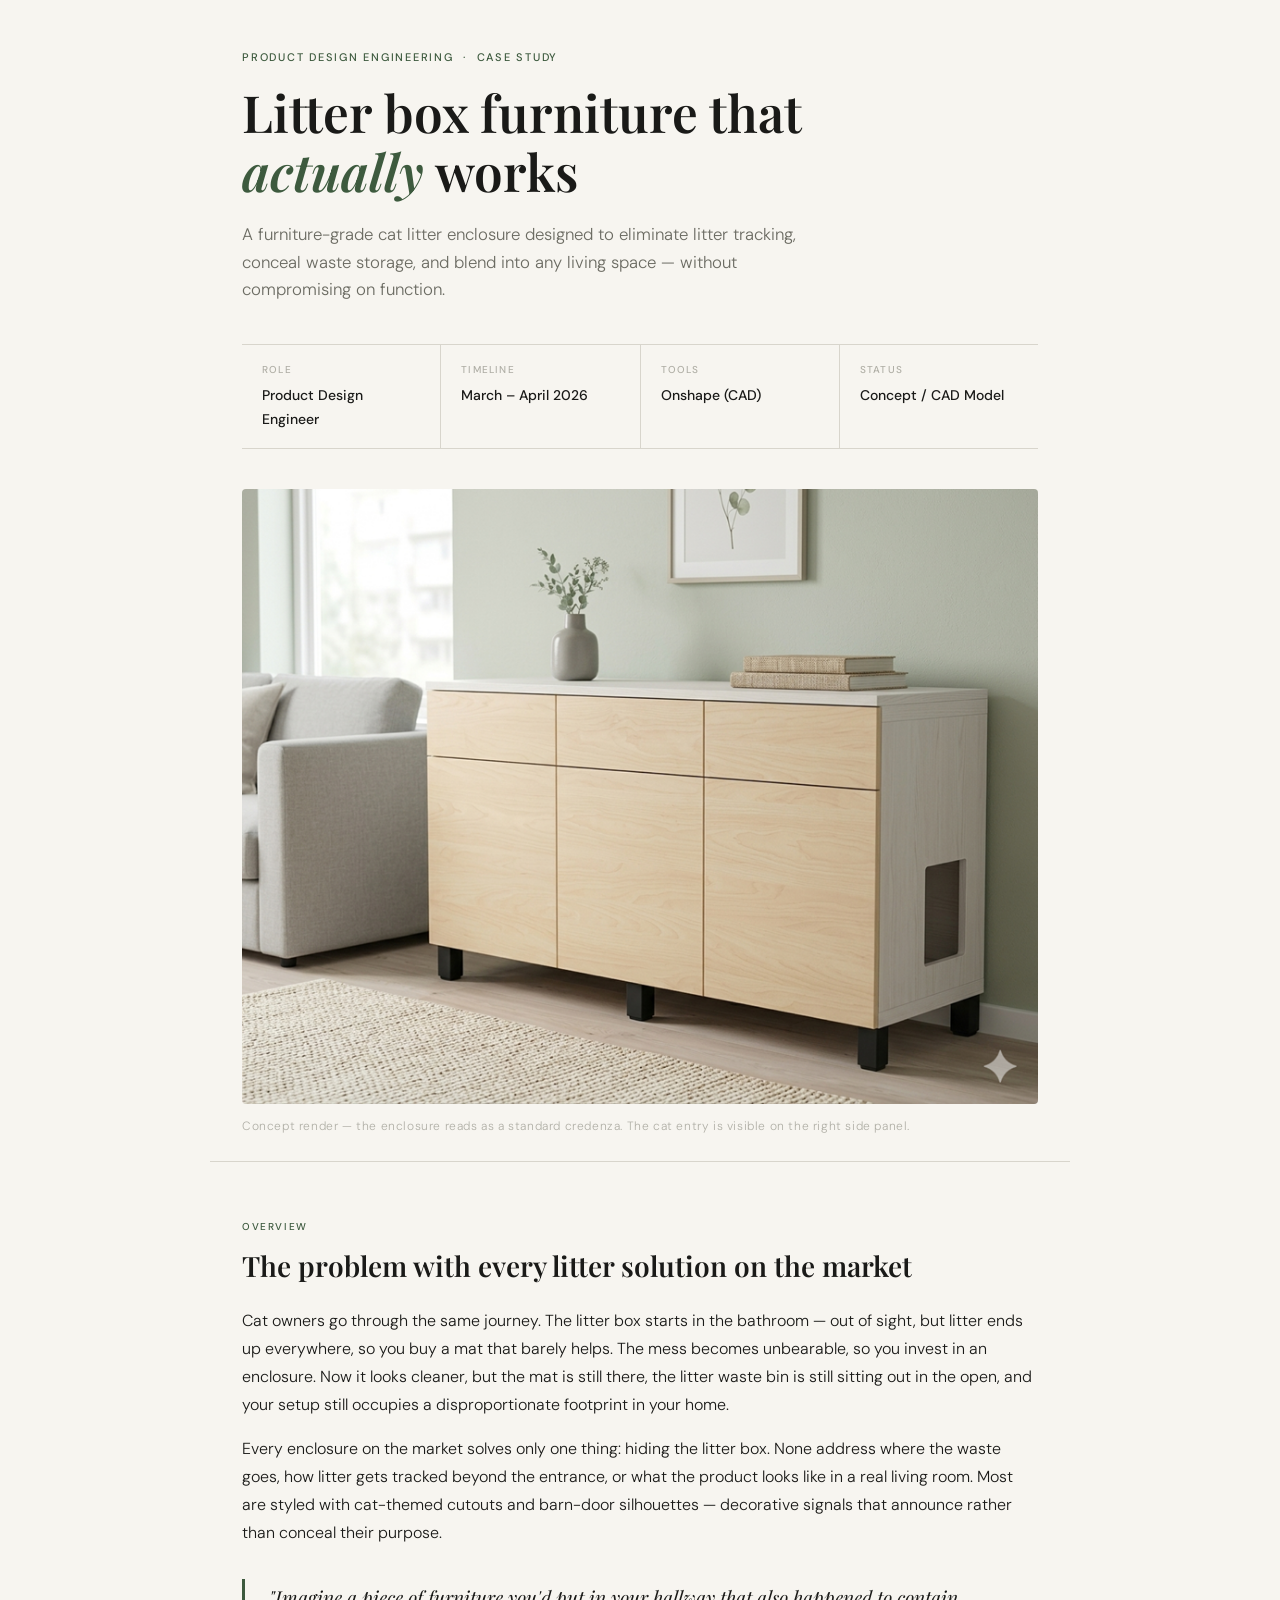
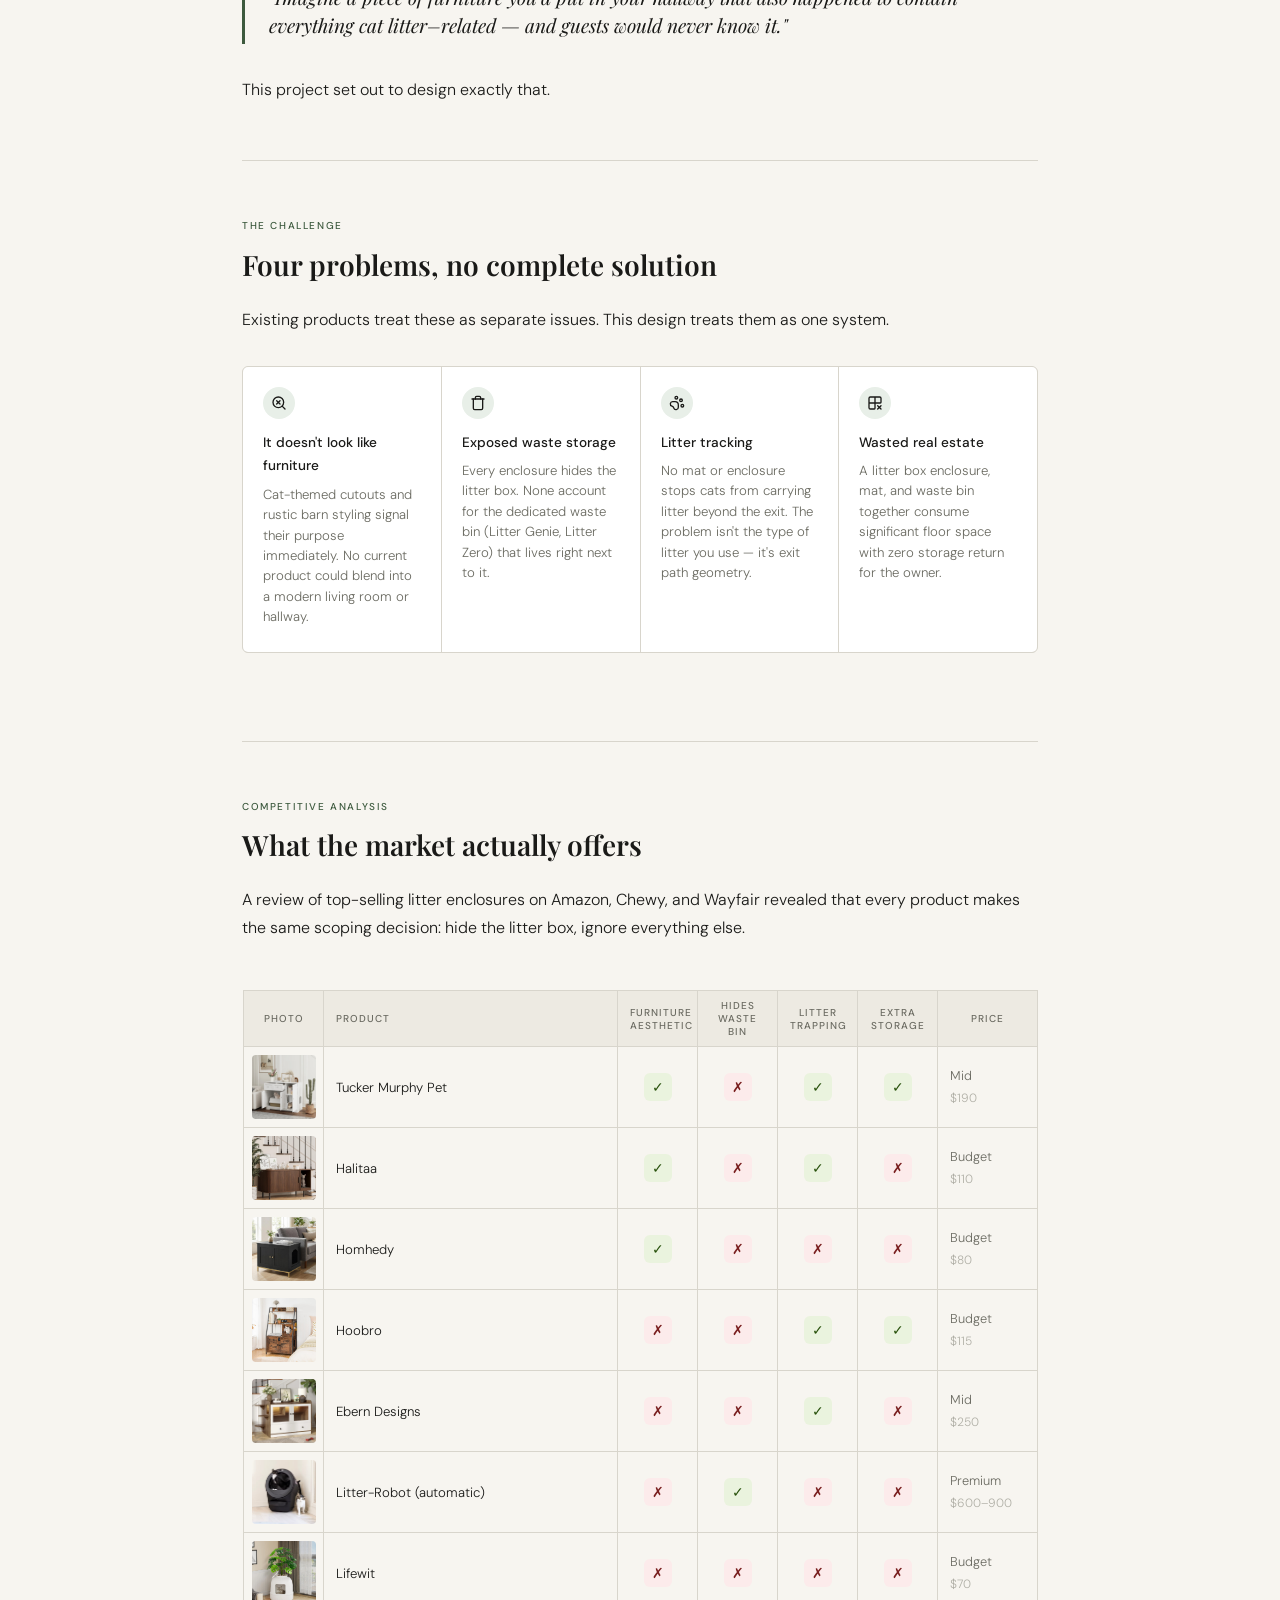
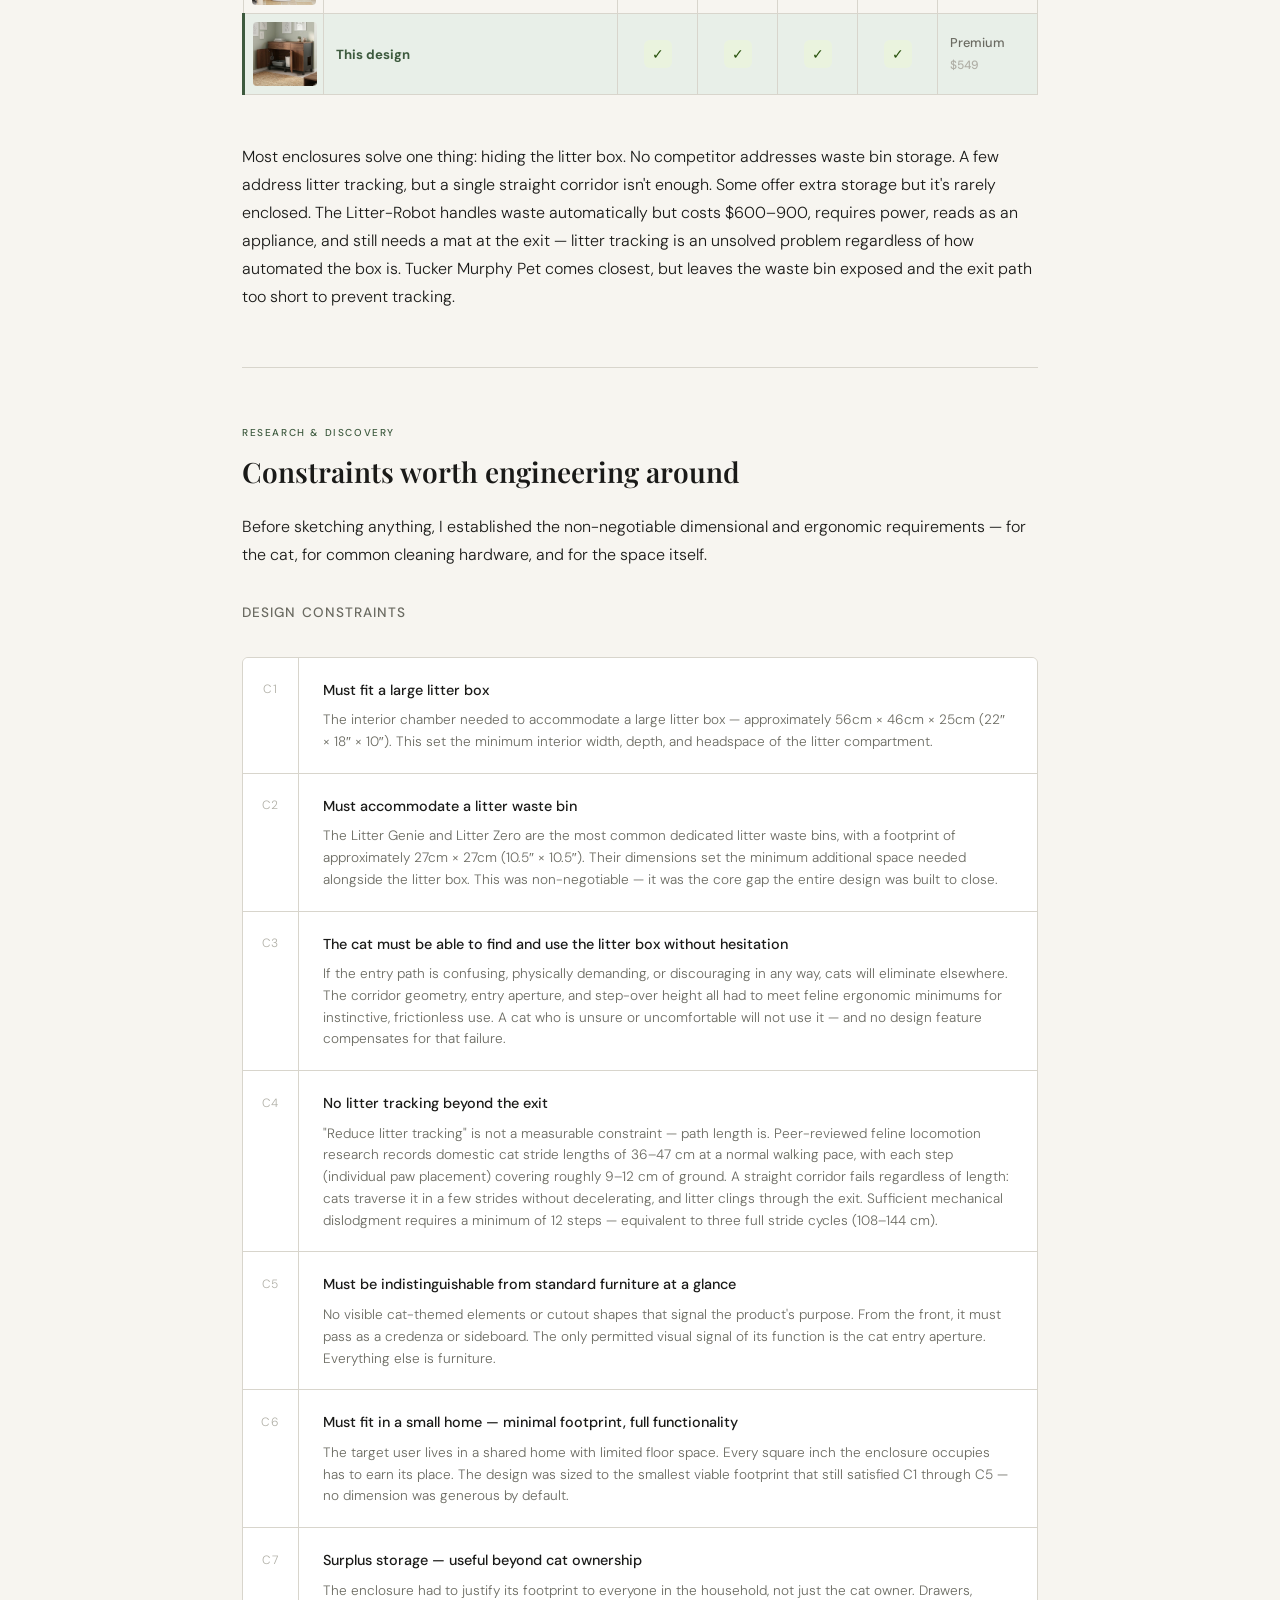
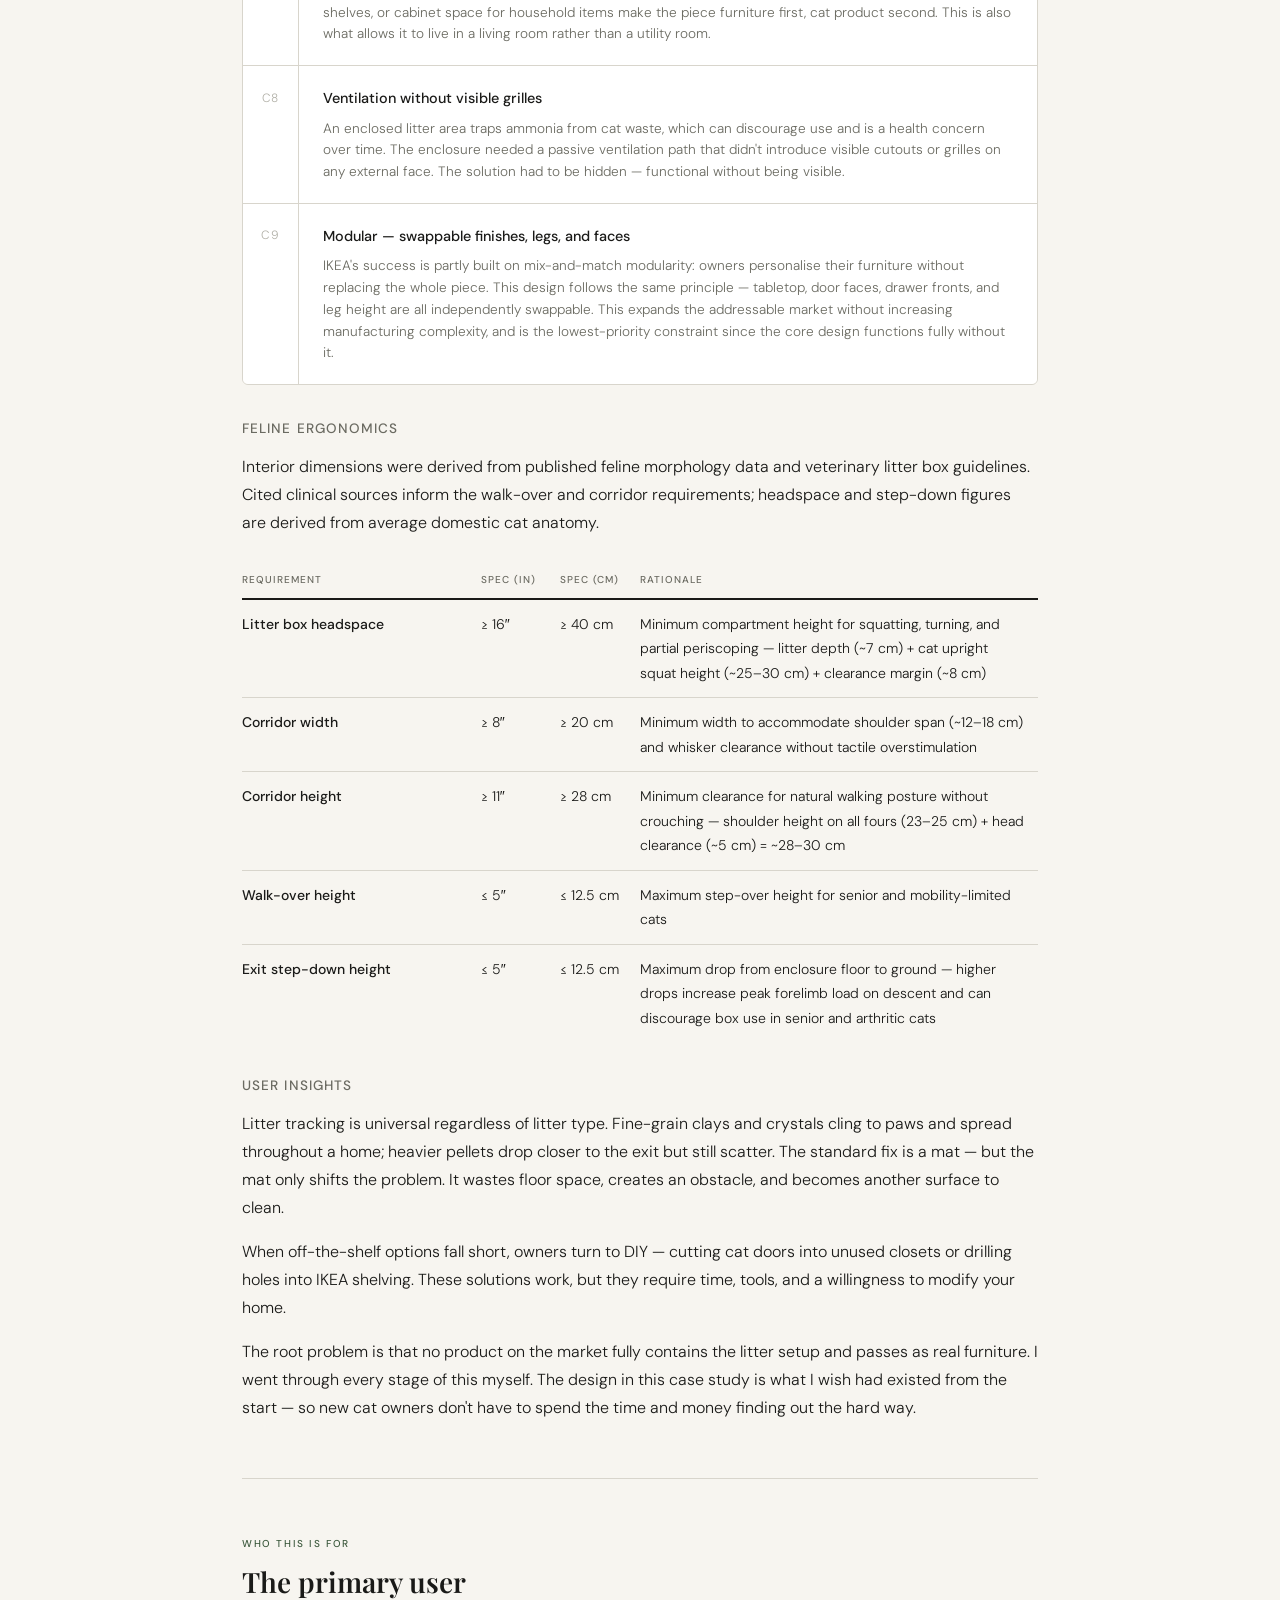
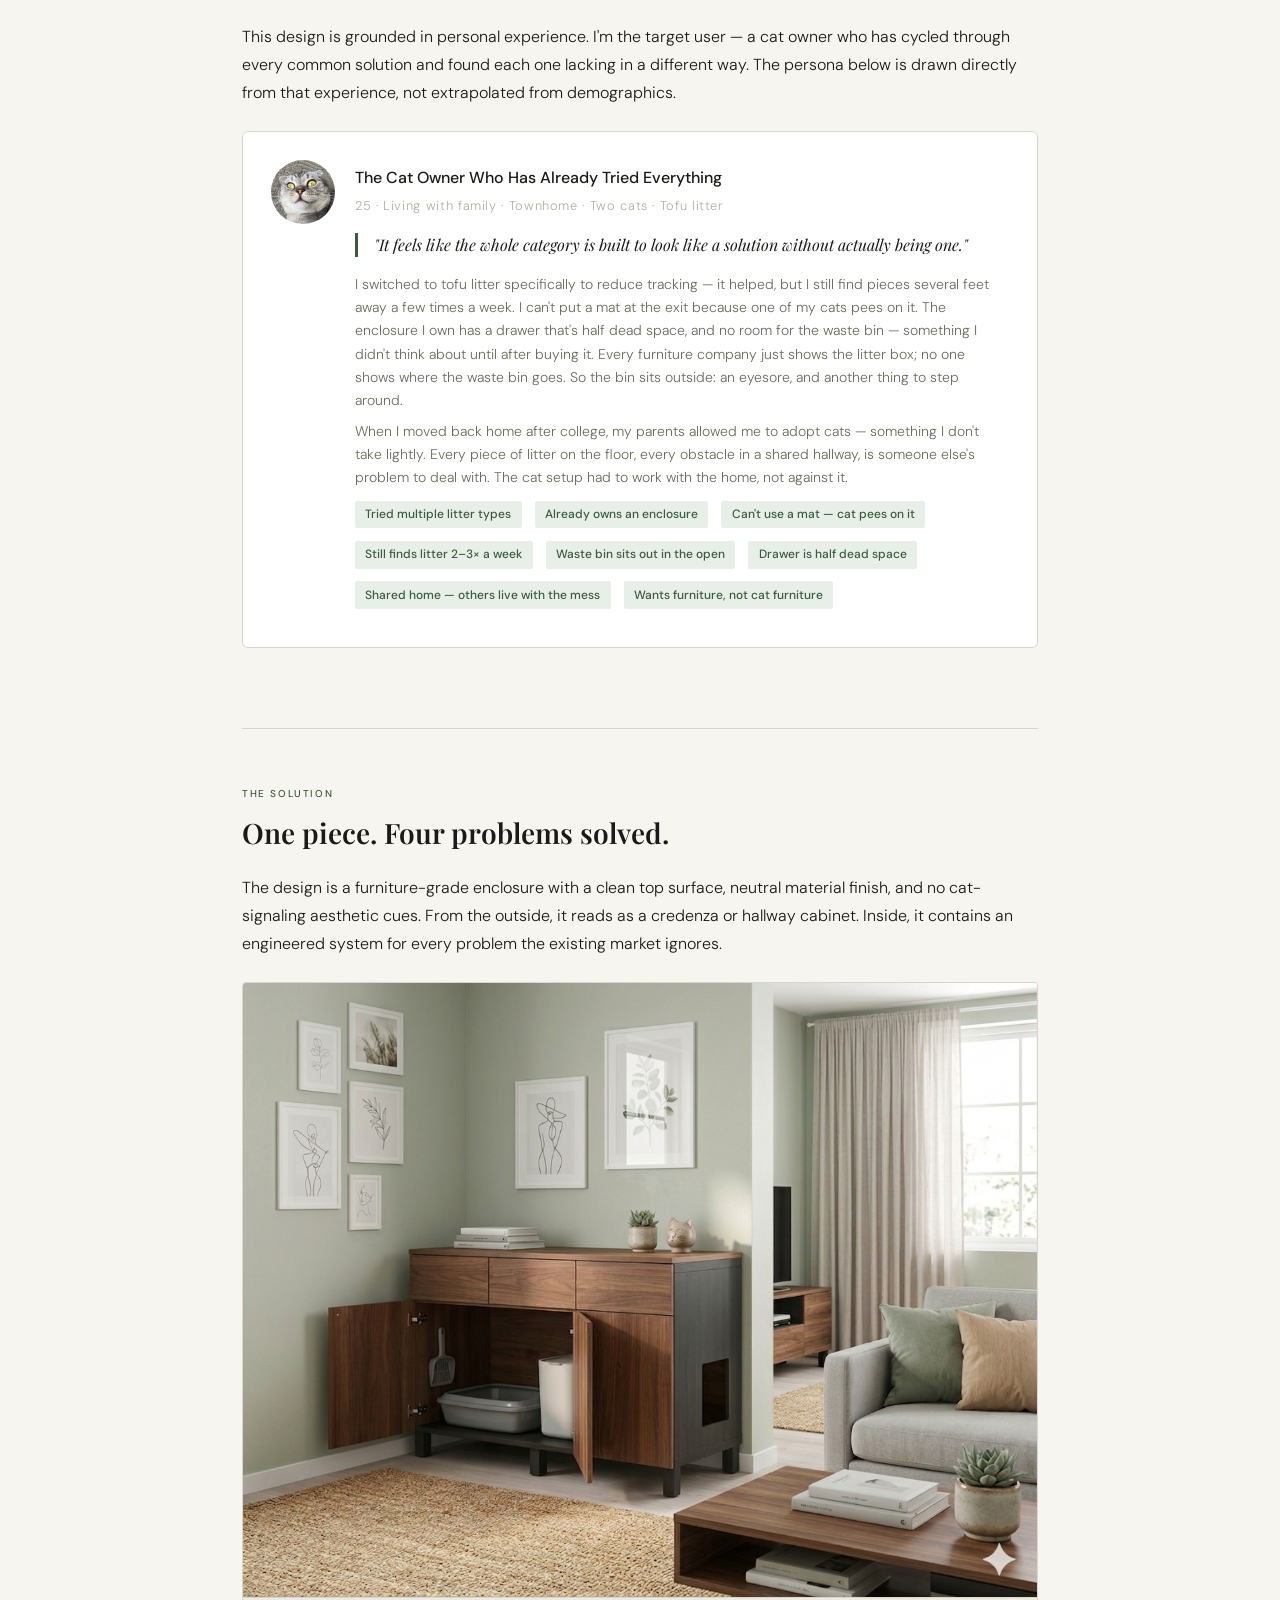
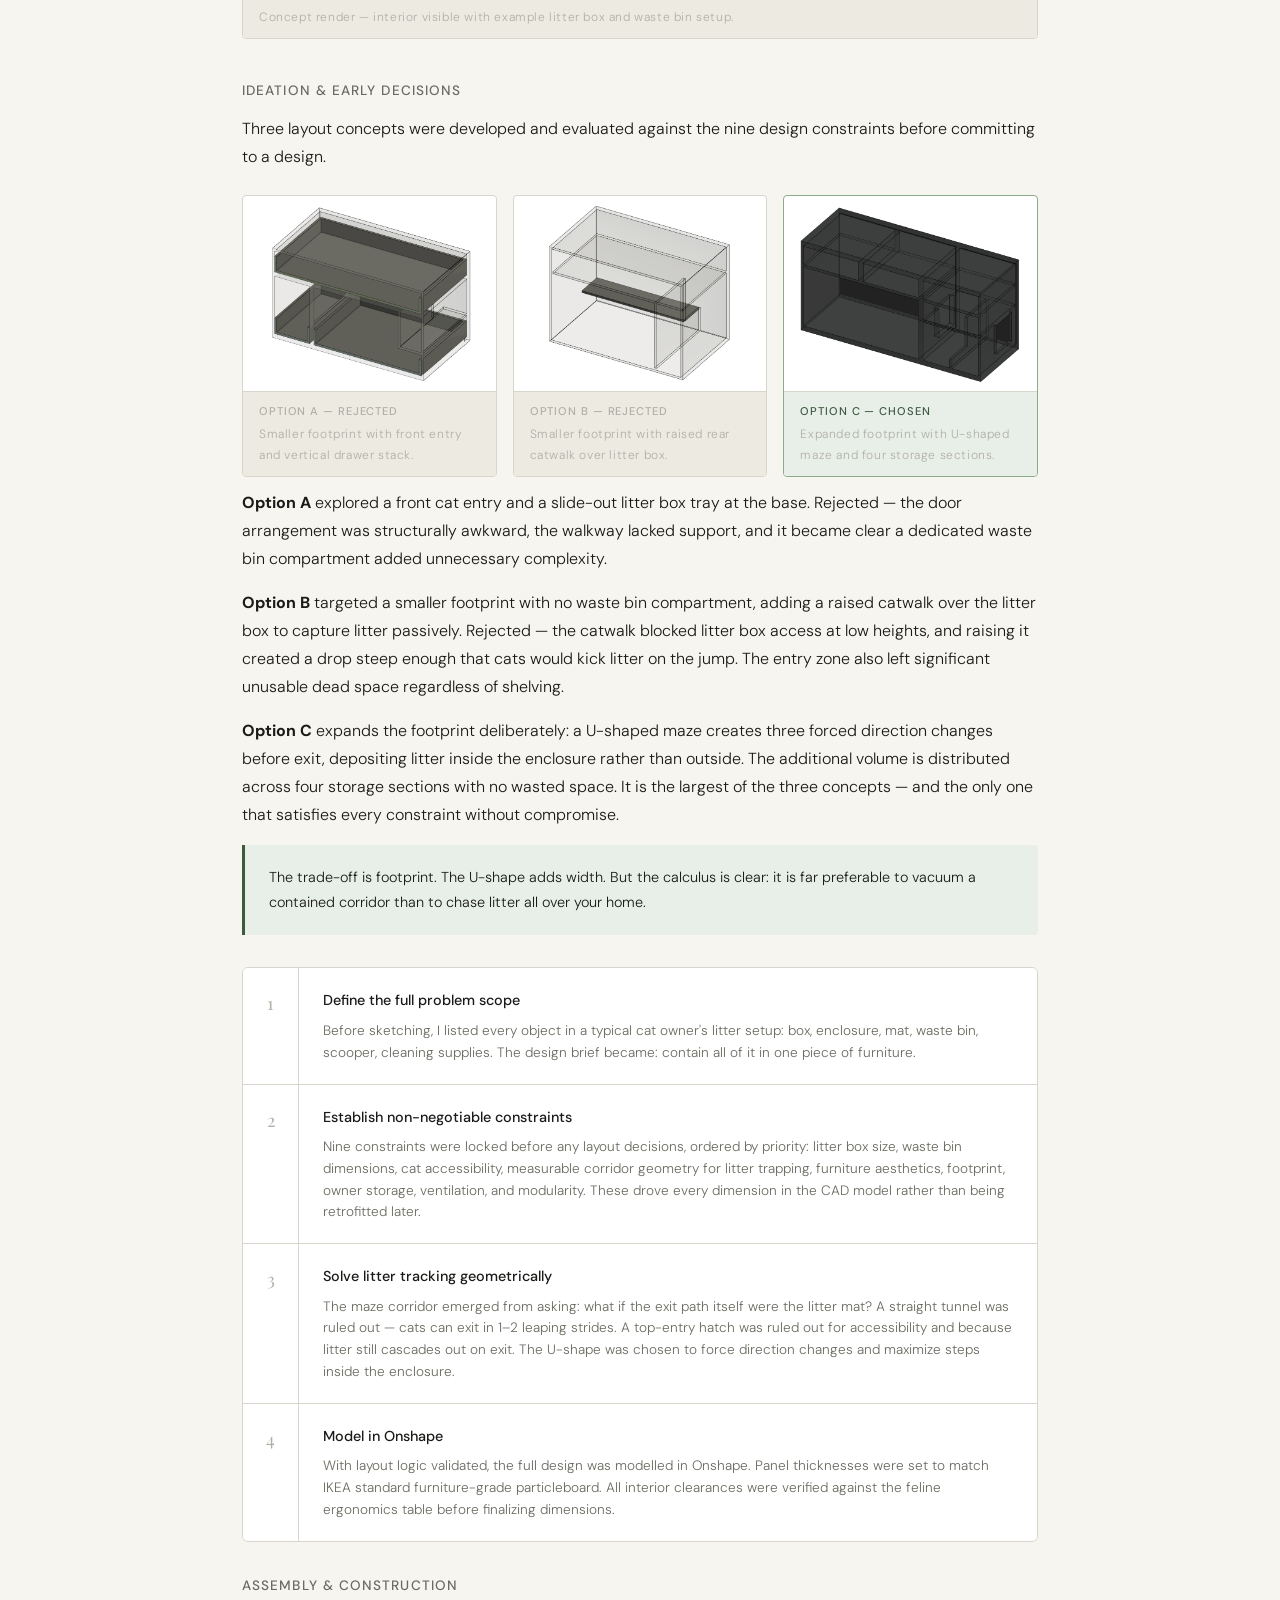
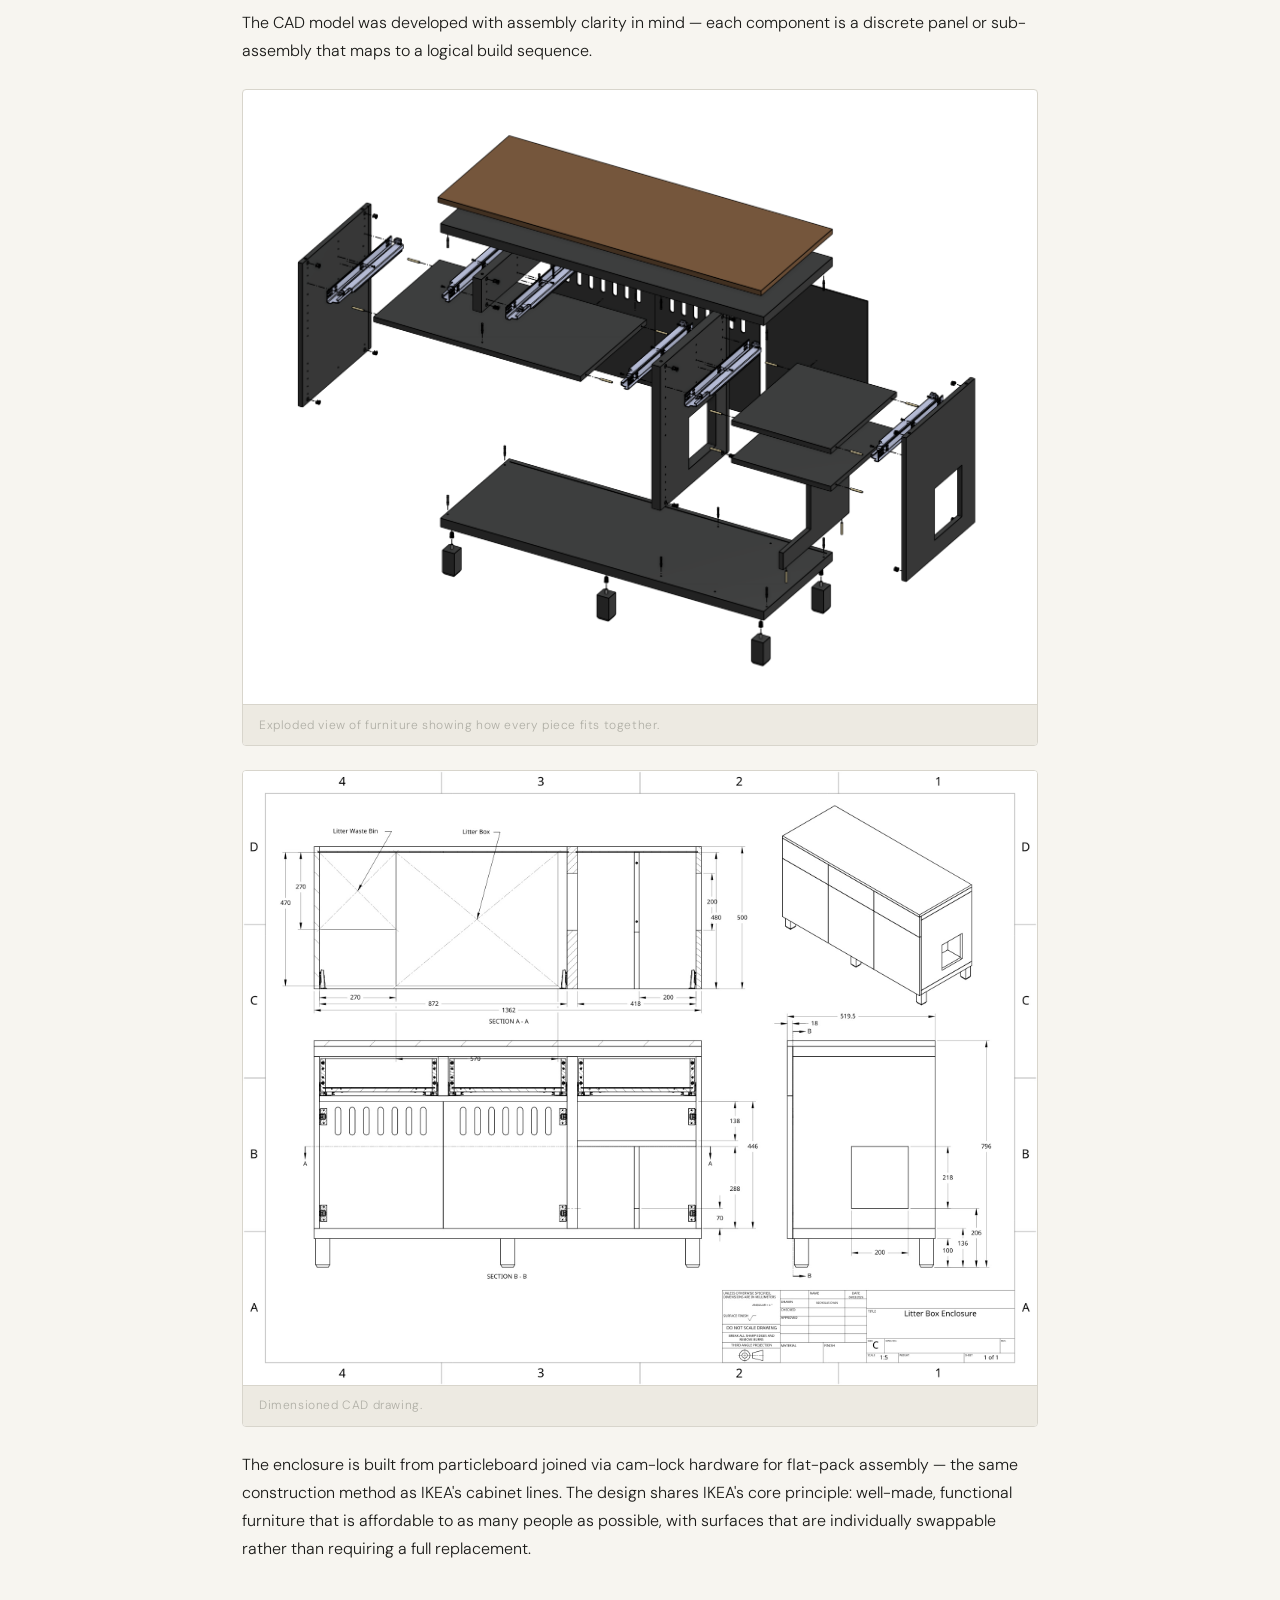
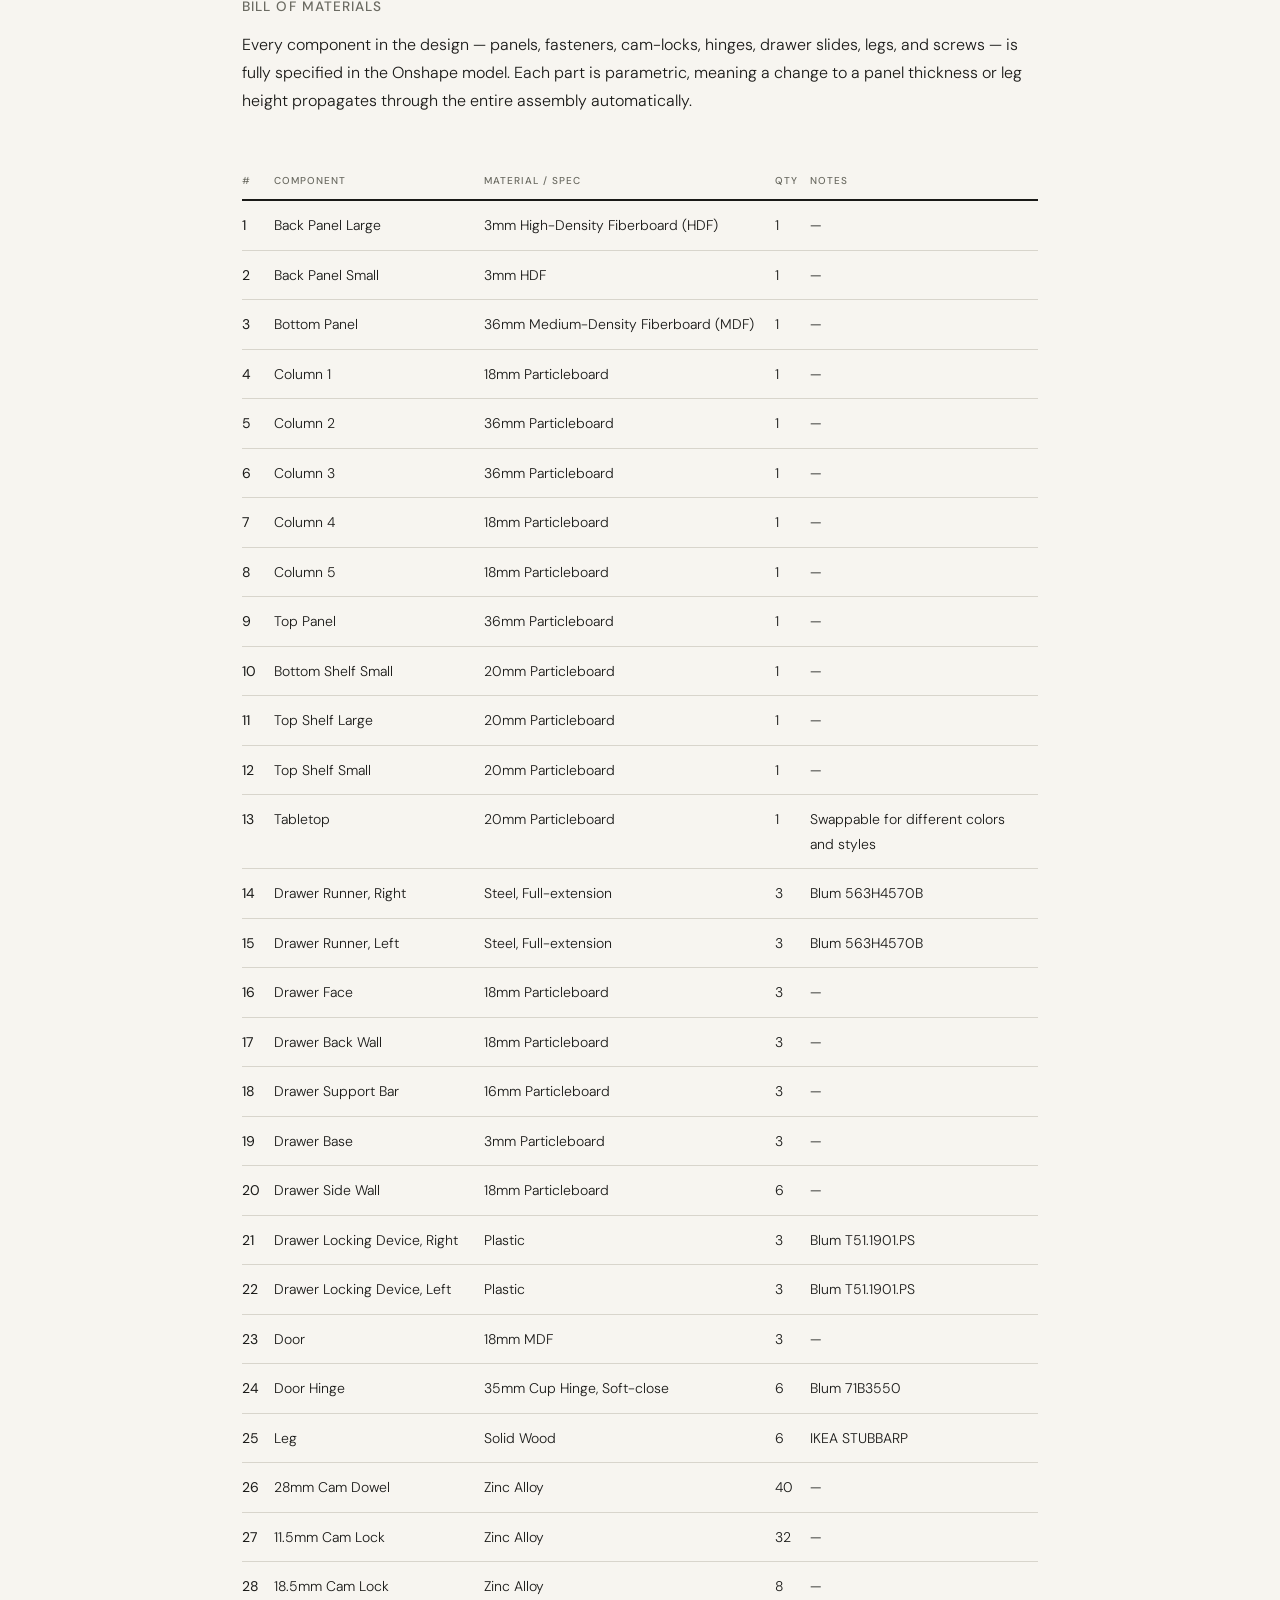
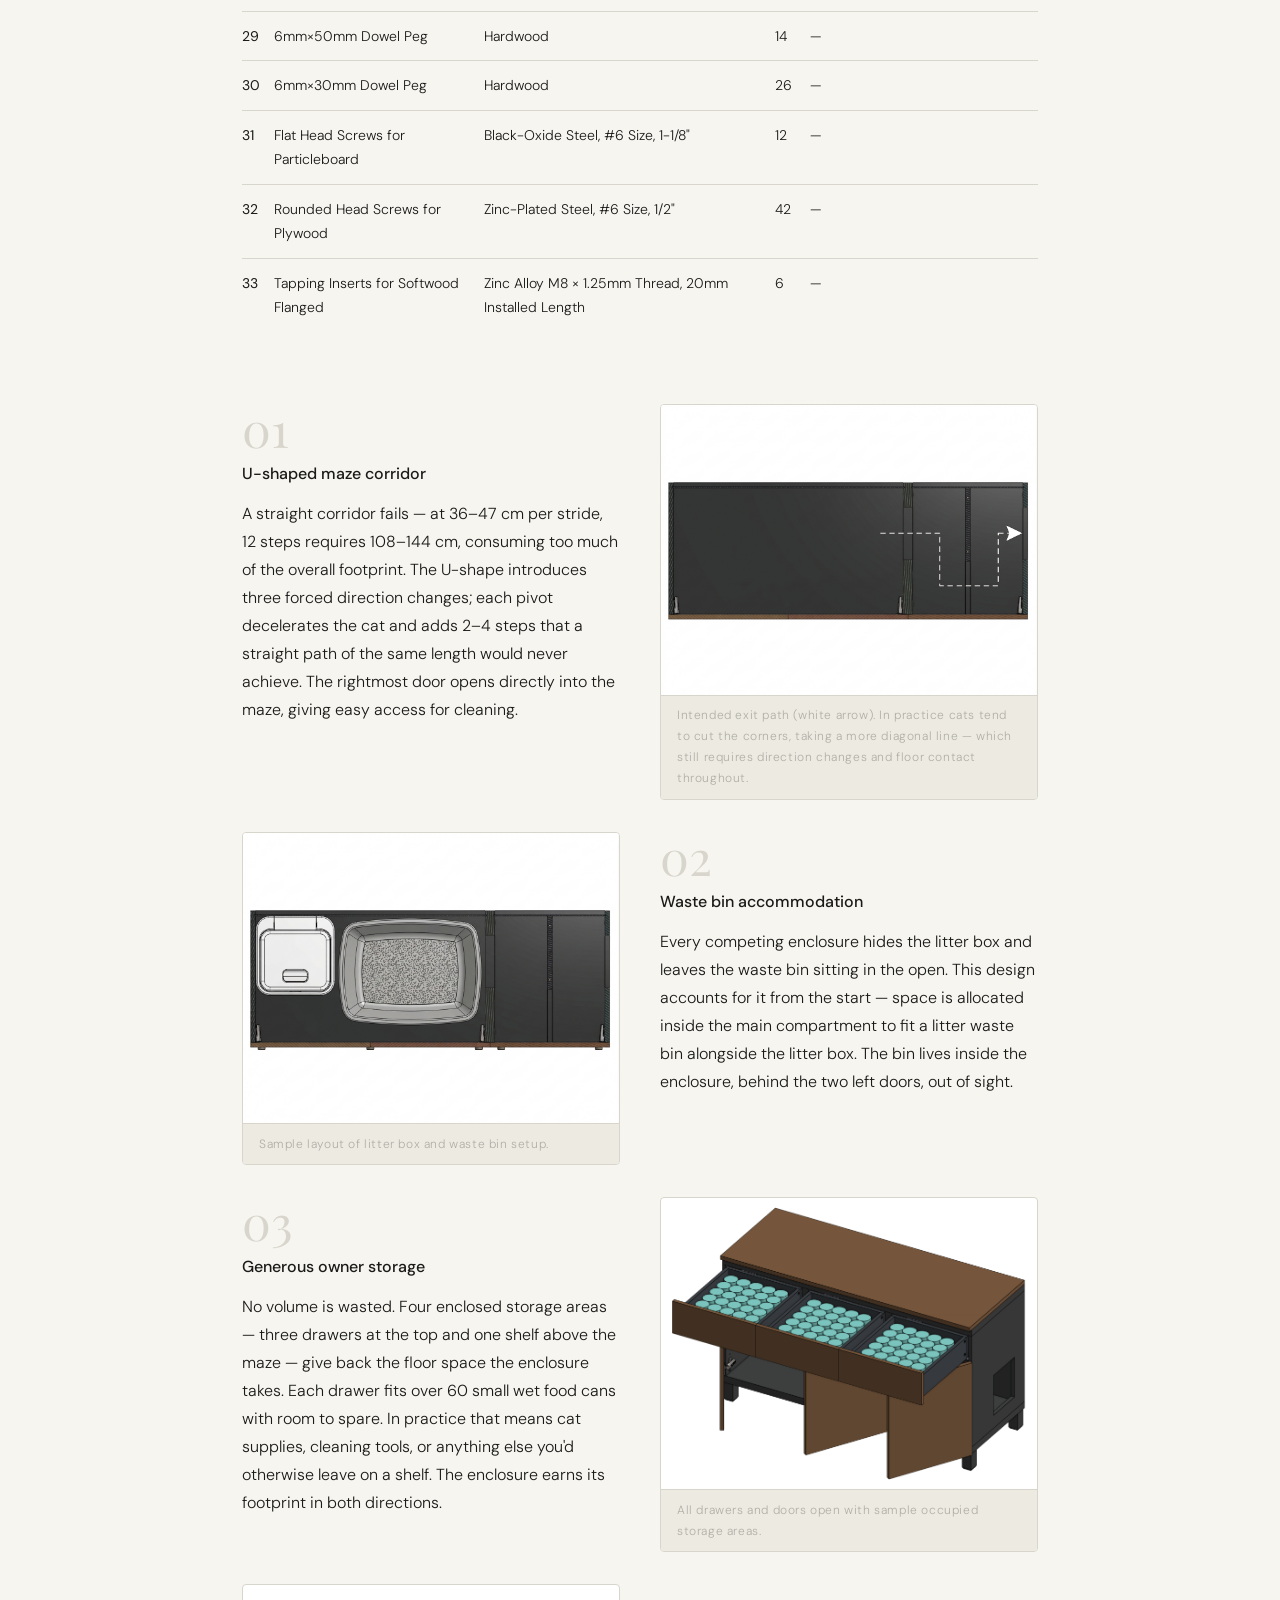
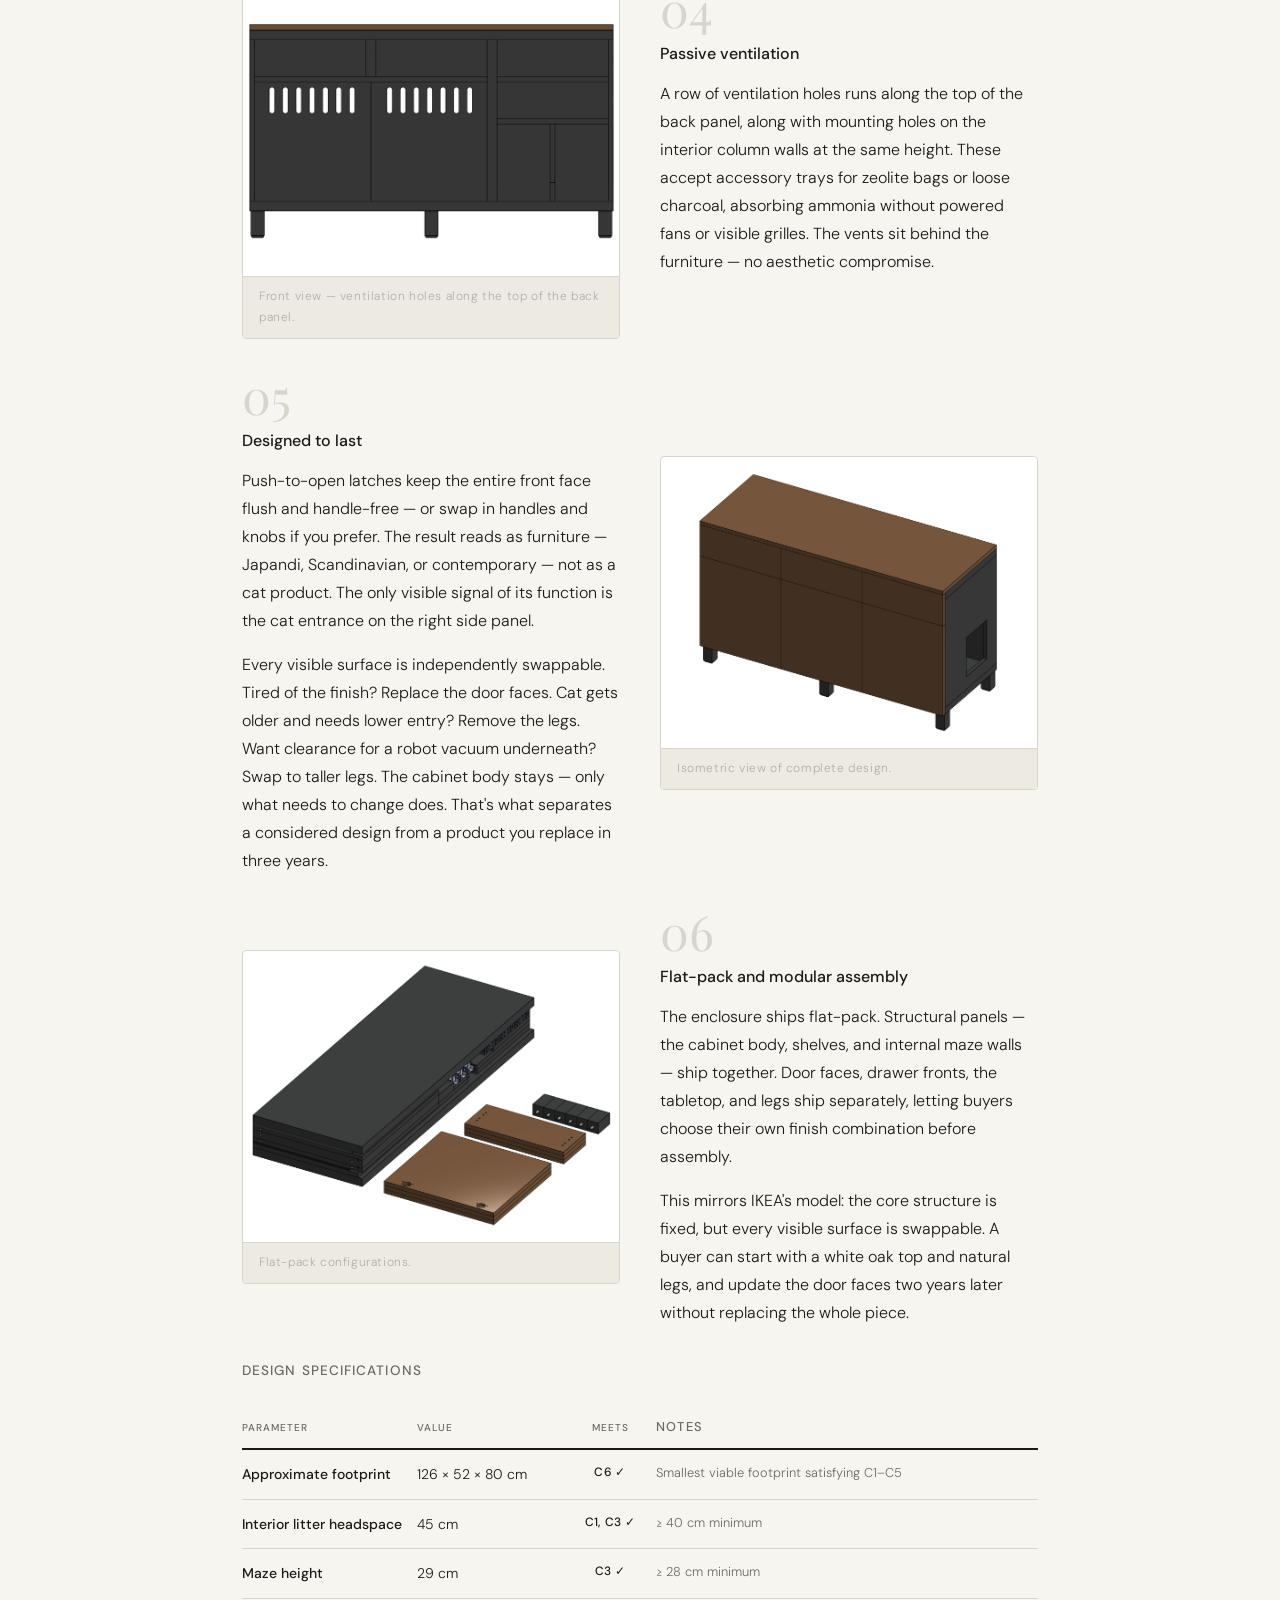
==== index.html @ e818335c "Polish wording on user persona" ====
<!doctype html>
<html lang="en">
  <head>
    <meta charset="UTF-8" />
    <meta name="viewport" content="width=device-width, initial-scale=1.0" />
    <title>Cat Litter Enclosure — Case Study</title>
    <link
      href="https://fonts.googleapis.com/css2?family=Playfair+Display:ital,wght@0,400;0,600;1,400&family=DM+Sans:wght@300;400;500&display=swap"
      rel="stylesheet"
    />
    <link rel="stylesheet" href="styles.css" />
  </head>

  <body>
    <header>
      <p class="eyebrow">Product Design Engineering &nbsp;·&nbsp; Case Study</p>
      <h1>Litter box furniture that <em>actually</em> works</h1>
      <p class="subtitle">
        A furniture-grade cat litter enclosure designed to eliminate litter
        tracking, conceal waste storage, and blend into any living space —
        without compromising on function.
      </p>
      <div class="meta-strip">
        <div class="meta-item">
          <p class="meta-label">Role</p>
          <p class="meta-value">Product Design Engineer</p>
        </div>
        <div class="meta-item">
          <p class="meta-label">Timeline</p>
          <p class="meta-value">March – April 2026</p>
        </div>
        <div class="meta-item">
          <p class="meta-label">Tools</p>
          <p class="meta-value">Onshape (CAD)</p>
        </div>
        <div class="meta-item">
          <p class="meta-label">Status</p>
          <p class="meta-value">Concept / CAD Model</p>
        </div>
      </div>
    </header>

    <div class="hero-wrap">
      <img
        src="images/renders/render_2.png"
        alt="Cat litter enclosure — styled living room render"
        class="hero-img"
      />
      <p class="hero-caption">
        Concept render — the enclosure reads as a standard credenza. The cat
        entry is visible on the right side panel.
      </p>
    </div>

    <main>
      <section>
        <p class="section-label">Overview</p>
        <h2>The problem with every litter solution on the market</h2>
        <p>
          Cat owners go through the same journey. The litter box starts in the
          bathroom — out of sight, but litter ends up everywhere, so you buy a
          mat that barely helps. The mess becomes unbearable, so you invest in
          an enclosure. Now it looks cleaner, but the mat is still there, the
          litter waste bin is still sitting out in the open, and your setup
          still occupies a disproportionate footprint in your home.
        </p>
        <p>
          Every enclosure on the market solves only one thing: hiding the litter
          box. None address where the waste goes, how litter gets tracked beyond
          the entrance, or what the product looks like in a real living room.
          Most are styled with cat-themed cutouts and barn-door silhouettes —
          decorative signals that announce rather than conceal their purpose.
        </p>
        <blockquote>
          <p>
            "Imagine a piece of furniture you'd put in your hallway that also
            happened to contain everything cat litter–related — and guests would
            never know it."
          </p>
        </blockquote>
        <p>This project set out to design exactly that.</p>
      </section>

      <section>
        <p class="section-label">The Challenge</p>
        <h2>Four problems, no complete solution</h2>
        <p>
          Existing products treat these as separate issues. This design treats
          them as one system.
        </p>
        <div class="problem-grid">
          <div class="problem-card">
            <div class="problem-icon">
              <svg
                xmlns="http://www.w3.org/2000/svg"
                width="16"
                height="16"
                viewBox="0 0 24 24"
                fill="none"
                stroke="currentColor"
                stroke-width="2"
                stroke-linecap="round"
                stroke-linejoin="round"
                class="lucide lucide-search-x-icon lucide-search-x"
              >
                <path d="m13.5 8.5-5 5" />
                <path d="m8.5 8.5 5 5" />
                <circle cx="11" cy="11" r="8" />
                <path d="m21 21-4.3-4.3" />
              </svg>
            </div>
            <h4>It doesn't look like furniture</h4>
            <p>
              Cat-themed cutouts and rustic barn styling signal their purpose
              immediately. No current product could blend into a modern living
              room or hallway.
            </p>
          </div>

          <div class="problem-card">
            <div class="problem-icon">
              <svg
                xmlns="http://www.w3.org/2000/svg"
                width="16"
                height="16"
                viewBox="0 0 24 24"
                fill="none"
                stroke="currentColor"
                stroke-width="2"
                stroke-linecap="round"
                stroke-linejoin="round"
                class="lucide lucide-trash-icon lucide-trash"
              >
                <path d="M19 6v14a2 2 0 0 1-2 2H7a2 2 0 0 1-2-2V6" />
                <path d="M3 6h18" />
                <path d="M8 6V4a2 2 0 0 1 2-2h4a2 2 0 0 1 2 2v2" />
              </svg>
            </div>
            <h4>Exposed waste storage</h4>
            <p>
              Every enclosure hides the litter box. None account for the
              dedicated waste bin (Litter Genie, Litter Zero) that lives right
              next to it.
            </p>
          </div>

          <div class="problem-card">
            <div class="problem-icon">
              <svg
                xmlns="http://www.w3.org/2000/svg"
                width="16"
                height="16"
                viewBox="0 0 24 24"
                fill="none"
                stroke="currentColor"
                stroke-width="2"
                stroke-linecap="round"
                stroke-linejoin="round"
                class="lucide lucide-paw-print-icon lucide-paw-print"
              >
                <circle cx="11" cy="4" r="2" />
                <circle cx="18" cy="8" r="2" />
                <circle cx="20" cy="16" r="2" />
                <path
                  d="M9 10a5 5 0 0 1 5 5v3.5a3.5 3.5 0 0 1-6.84 1.045Q6.52 17.48 4.46 16.84A3.5 3.5 0 0 1 5.5 10Z"
                />
              </svg>
            </div>
            <h4>Litter tracking</h4>
            <p>
              No mat or enclosure stops cats from carrying litter beyond the
              exit. The problem isn't the type of litter you use — it's exit
              path geometry.
            </p>
          </div>

          <div class="problem-card">
            <div class="problem-icon">
              <svg
                xmlns="http://www.w3.org/2000/svg"
                width="16"
                height="16"
                viewBox="0 0 24 24"
                fill="none"
                stroke="currentColor"
                stroke-width="2"
                stroke-linecap="round"
                stroke-linejoin="round"
                class="lucide lucide-grid2x2-x-icon lucide-grid-2x2-x"
              >
                <path
                  d="M12 3v17a1 1 0 0 1-1 1H5a2 2 0 0 1-2-2V5a2 2 0 0 1 2-2h14a2 2 0 0 1 2 2v6a1 1 0 0 1-1 1H3"
                />
                <path d="m16 16 5 5" />
                <path d="m16 21 5-5" />
              </svg>
            </div>
            <h4>Wasted real estate</h4>
            <p>
              A litter box enclosure, mat, and waste bin together consume
              significant floor space with zero storage return for the owner.
            </p>
          </div>
        </div>
      </section>

      <section>
        <p class="section-label">Competitive Analysis</p>
        <h2>What the market actually offers</h2>
        <p>
          A review of top-selling litter enclosures on Amazon, Chewy, and
          Wayfair revealed that every product makes the same scoping decision:
          hide the litter box, ignore everything else.
        </p>
        <div class="comp-table-wrap">
          <table class="comp-table">
            <thead>
              <tr>
                <th class="photo-col">Photo</th>
                <th class="name-col">Product</th>
                <th class="feat-col">Furniture aesthetic</th>
                <th class="feat-col">Hides waste bin</th>
                <th class="feat-col">Litter trapping</th>
                <th class="feat-col">Extra storage</th>
                <th class="price-col">Price</th>
              </tr>
            </thead>
            <tbody>
              <tr>
                <td
                  style="
                    padding: 0.5rem;
                    text-align: center;
                    vertical-align: middle;
                  "
                >
                  <img
                    src="images/competitors/tucker_murphy_pet.jpg"
                    style="
                      width: 64px;
                      height: 64px;
                      object-fit: cover;
                      border-radius: 4px;
                      display: block;
                    "
                  />
                </td>
                <td>Tucker Murphy Pet</td>
                <td class="check"><span>✓</span></td>
                <td class="cross"><span>✗</span></td>
                <td class="check"><span>✓</span></td>
                <td class="check"><span>✓</span></td>
                <td
                  style="
                    color: var(--ink-muted);
                    font-size: 0.8rem;
                    min-width: 85px;
                  "
                >
                  Mid<br /><span
                    style="color: var(--ink-faint); font-size: 0.75rem"
                    >$190</span
                  >
                </td>
              </tr>

              <tr>
                <td
                  style="
                    padding: 0.5rem;
                    text-align: center;
                    vertical-align: middle;
                  "
                >
                  <img
                    src="images/competitors/halitaa.jpg"
                    style="
                      width: 64px;
                      height: 64px;
                      object-fit: cover;
                      border-radius: 4px;
                      display: block;
                    "
                  />
                </td>
                <td>Halitaa</td>
                <td class="check"><span>✓</span></td>
                <td class="cross"><span>✗</span></td>
                <td class="check"><span>✓</span></td>
                <td class="cross"><span>✗</span></td>
                <td
                  style="
                    color: var(--ink-muted);
                    font-size: 0.8rem;
                    min-width: 85px;
                  "
                >
                  Budget<br /><span
                    style="color: var(--ink-faint); font-size: 0.75rem"
                    >$110</span
                  >
                </td>
              </tr>

              <tr>
                <td
                  style="
                    padding: 0.5rem;
                    text-align: center;
                    vertical-align: middle;
                  "
                >
                  <img
                    src="images/competitors/homhedy.jpg"
                    style="
                      width: 64px;
                      height: 64px;
                      object-fit: cover;
                      border-radius: 4px;
                      display: block;
                    "
                  />
                </td>
                <td>Homhedy</td>
                <td class="check"><span>✓</span></td>
                <td class="cross"><span>✗</span></td>
                <td class="cross"><span>✗</span></td>
                <td class="cross"><span>✗</span></td>
                <td
                  style="
                    color: var(--ink-muted);
                    font-size: 0.8rem;
                    min-width: 85px;
                  "
                >
                  Budget<br /><span
                    style="color: var(--ink-faint); font-size: 0.75rem"
                    >$80</span
                  >
                </td>
              </tr>

              <tr>
                <td
                  style="
                    padding: 0.5rem;
                    text-align: center;
                    vertical-align: middle;
                  "
                >
                  <img
                    src="images/competitors/hoobro.jpg"
                    style="
                      width: 64px;
                      height: 64px;
                      object-fit: cover;
                      border-radius: 4px;
                      display: block;
                    "
                  />
                </td>
                <td>Hoobro</td>
                <td class="cross"><span>✗</span></td>
                <td class="cross"><span>✗</span></td>
                <td class="check"><span>✓</span></td>
                <td class="check"><span>✓</span></td>
                <td
                  style="
                    color: var(--ink-muted);
                    font-size: 0.8rem;
                    min-width: 85px;
                  "
                >
                  Budget<br /><span
                    style="color: var(--ink-faint); font-size: 0.75rem"
                    >$115</span
                  >
                </td>
              </tr>

              <tr>
                <td
                  style="
                    padding: 0.5rem;
                    text-align: center;
                    vertical-align: middle;
                  "
                >
                  <img
                    src="images/competitors/ebern_designs.jpg"
                    style="
                      width: 64px;
                      height: 64px;
                      object-fit: cover;
                      border-radius: 4px;
                      display: block;
                    "
                  />
                </td>
                <td>Ebern Designs</td>
                <td class="cross"><span>✗</span></td>
                <td class="cross"><span>✗</span></td>
                <td class="check"><span>✓</span></td>
                <td class="cross"><span>✗</span></td>
                <td
                  style="
                    color: var(--ink-muted);
                    font-size: 0.8rem;
                    min-width: 85px;
                  "
                >
                  Mid<br /><span
                    style="color: var(--ink-faint); font-size: 0.75rem"
                    >$250</span
                  >
                </td>
              </tr>

              <tr>
                <td
                  style="
                    padding: 0.5rem;
                    text-align: center;
                    vertical-align: middle;
                  "
                >
                  <img
                    src="images/competitors/litter_robot.jpg"
                    style="
                      width: 64px;
                      height: 64px;
                      object-fit: cover;
                      border-radius: 4px;
                      display: block;
                    "
                  />
                </td>
                <td>Litter-Robot (automatic)</td>
                <td class="cross"><span>✗</span></td>
                <td class="check"><span>✓</span></td>
                <td class="cross"><span>✗</span></td>
                <td class="cross"><span>✗</span></td>
                <td
                  style="
                    color: var(--ink-muted);
                    font-size: 0.8rem;
                    min-width: 85px;
                  "
                >
                  Premium<br /><span
                    style="color: var(--ink-faint); font-size: 0.75rem"
                    >$600–900</span
                  >
                </td>
              </tr>

              <tr>
                <td
                  style="
                    padding: 0.5rem;
                    text-align: center;
                    vertical-align: middle;
                  "
                >
                  <img
                    src="images/competitors/lifewit.jpg"
                    style="
                      width: 64px;
                      height: 64px;
                      object-fit: cover;
                      border-radius: 4px;
                      display: block;
                    "
                  />
                </td>
                <td>Lifewit</td>
                <td class="cross"><span>✗</span></td>
                <td class="cross"><span>✗</span></td>
                <td class="cross"><span>✗</span></td>
                <td class="cross"><span>✗</span></td>
                <td
                  style="
                    color: var(--ink-muted);
                    font-size: 0.8rem;
                    min-width: 85px;
                  "
                >
                  Budget<br /><span
                    style="color: var(--ink-faint); font-size: 0.75rem"
                    >$70</span
                  >
                </td>
              </tr>

              <tr class="this-design">
                <td
                  style="
                    padding: 0.5rem;
                    text-align: center;
                    vertical-align: middle;
                  "
                >
                  <img
                    src="images/renders/render_3_cropped.png"
                    style="
                      width: 64px;
                      height: 64px;
                      object-fit: cover;
                      border-radius: 4px;
                      display: block;
                    "
                  />
                </td>
                <td style="font-weight: bold; color: #3d5a3e">This design</td>
                <td class="check"><span>✓</span></td>
                <td class="check"><span>✓</span></td>
                <td class="check"><span>✓</span></td>
                <td class="check"><span>✓</span></td>
                <td
                  style="
                    color: var(--ink-muted);
                    font-size: 0.8rem;
                    font-weight: 500;
                  "
                >
                  Premium<br /><span
                    style="color: var(--ink-faint); font-size: 0.75rem"
                    >$549</span
                  >
                </td>
              </tr>
            </tbody>
          </table>
        </div>
        <p>
          Most enclosures solve one thing: hiding the litter box. No competitor
          addresses waste bin storage. A few address litter tracking, but a
          single straight corridor isn't enough. Some offer extra storage but
          it's rarely enclosed. The Litter-Robot handles waste automatically but
          costs $600–900, requires power, reads as an appliance, and still needs
          a mat at the exit — litter tracking is an unsolved problem regardless
          of how automated the box is. Tucker Murphy Pet comes closest, but
          leaves the waste bin exposed and the exit path too short to prevent
          tracking.
        </p>
      </section>

      <section>
        <p class="section-label">Research &amp; Discovery</p>
        <h2>Constraints worth engineering around</h2>
        <p>
          Before sketching anything, I established the non-negotiable
          dimensional and ergonomic requirements — for the cat, for common
          cleaning hardware, and for the space itself.
        </p>

        <h3>Design constraints</h3>
        <div class="process-steps" style="margin-bottom: 2rem">
          <div class="process-step">
            <div
              class="process-step-num"
              style="
                font-size: 0.75rem;
                font-family: var(--sans);
                letter-spacing: 0.05em;
                padding-top: 1.35rem;
              "
            >
              C1
            </div>
            <div class="process-step-body">
              <h4>Must fit a large litter box</h4>
              <p>
                The interior chamber needed to accommodate a large litter box —
                approximately 56cm × 46cm × 25cm (22″ × 18″ × 10″). This set the
                minimum interior width, depth, and headspace of the litter
                compartment.
              </p>
            </div>
          </div>
          <div class="process-step">
            <div
              class="process-step-num"
              style="
                font-size: 0.75rem;
                font-family: var(--sans);
                letter-spacing: 0.05em;
                padding-top: 1.35rem;
              "
            >
              C2
            </div>
            <div class="process-step-body">
              <h4>Must accommodate a litter waste bin</h4>
              <p>
                The Litter Genie and Litter Zero are the most common dedicated
                litter waste bins, with a footprint of approximately 27cm × 27cm
                (10.5″ × 10.5″). Their dimensions set the minimum additional
                space needed alongside the litter box. This was non-negotiable —
                it was the core gap the entire design was built to close.
              </p>
            </div>
          </div>
          <div class="process-step">
            <div
              class="process-step-num"
              style="
                font-size: 0.75rem;
                font-family: var(--sans);
                letter-spacing: 0.05em;
                padding-top: 1.35rem;
              "
            >
              C3
            </div>
            <div class="process-step-body">
              <h4>
                The cat must be able to find and use the litter box without
                hesitation
              </h4>
              <p>
                If the entry path is confusing, physically demanding, or
                discouraging in any way, cats will eliminate elsewhere. The
                corridor geometry, entry aperture, and step-over height all had
                to meet feline ergonomic minimums for instinctive, frictionless
                use. A cat who is unsure or uncomfortable will not use it — and
                no design feature compensates for that failure.
              </p>
            </div>
          </div>
          <div class="process-step">
            <div
              class="process-step-num"
              style="
                font-size: 0.75rem;
                font-family: var(--sans);
                letter-spacing: 0.05em;
                padding-top: 1.35rem;
              "
            >
              C4
            </div>
            <div class="process-step-body">
              <h4>No litter tracking beyond the exit</h4>
              <p>
                "Reduce litter tracking" is not a measurable constraint — path
                length is. Peer-reviewed feline locomotion research records
                domestic cat stride lengths of 36–47 cm at a normal walking
                pace, with each step (individual paw placement) covering roughly
                9–12 cm of ground. A straight corridor fails regardless of
                length: cats traverse it in a few strides without decelerating,
                and litter clings through the exit. Sufficient mechanical
                dislodgment requires a minimum of 12 steps — equivalent to three
                full stride cycles (108–144 cm).
              </p>
            </div>
          </div>
          <div class="process-step">
            <div
              class="process-step-num"
              style="
                font-size: 0.75rem;
                font-family: var(--sans);
                letter-spacing: 0.05em;
                padding-top: 1.35rem;
              "
            >
              C5
            </div>
            <div class="process-step-body">
              <h4>
                Must be indistinguishable from standard furniture at a glance
              </h4>
              <p>
                No visible cat-themed elements or cutout shapes that signal the
                product's purpose. From the front, it must pass as a credenza or
                sideboard. The only permitted visual signal of its function is
                the cat entry aperture. Everything else is furniture.
              </p>
            </div>
          </div>
          <div class="process-step">
            <div
              class="process-step-num"
              style="
                font-size: 0.75rem;
                font-family: var(--sans);
                letter-spacing: 0.05em;
                padding-top: 1.35rem;
              "
            >
              C6
            </div>
            <div class="process-step-body">
              <h4>
                Must fit in a small home — minimal footprint, full functionality
              </h4>
              <p>
                The target user lives in a shared home with limited floor space.
                Every square inch the enclosure occupies has to earn its place.
                The design was sized to the smallest viable footprint that still
                satisfied C1 through C5 — no dimension was generous by default.
              </p>
            </div>
          </div>
          <div class="process-step">
            <div
              class="process-step-num"
              style="
                font-size: 0.75rem;
                font-family: var(--sans);
                letter-spacing: 0.05em;
                padding-top: 1.35rem;
              "
            >
              C7
            </div>
            <div class="process-step-body">
              <h4>Surplus storage — useful beyond cat ownership</h4>
              <p>
                The enclosure had to justify its footprint to everyone in the
                household, not just the cat owner. Drawers, shelves, or cabinet
                space for household items make the piece furniture first, cat
                product second. This is also what allows it to live in a living
                room rather than a utility room.
              </p>
            </div>
          </div>
          <div class="process-step">
            <div
              class="process-step-num"
              style="
                font-size: 0.75rem;
                font-family: var(--sans);
                letter-spacing: 0.05em;
                padding-top: 1.35rem;
              "
            >
              C8
            </div>
            <div class="process-step-body">
              <h4>Ventilation without visible grilles</h4>
              <p>
                An enclosed litter area traps ammonia from cat waste, which can
                discourage use and is a health concern over time. The enclosure
                needed a passive ventilation path that didn't introduce visible
                cutouts or grilles on any external face. The solution had to be
                hidden — functional without being visible.
              </p>
            </div>
          </div>
          <div class="process-step">
            <div
              class="process-step-num"
              style="
                font-size: 0.75rem;
                font-family: var(--sans);
                letter-spacing: 0.05em;
                padding-top: 1.35rem;
              "
            >
              C9
            </div>
            <div class="process-step-body">
              <h4>Modular — swappable finishes, legs, and faces</h4>
              <p>
                IKEA's success is partly built on mix-and-match modularity:
                owners personalise their furniture without replacing the whole
                piece. This design follows the same principle — tabletop, door
                faces, drawer fronts, and leg height are all independently
                swappable. This expands the addressable market without
                increasing manufacturing complexity, and is the lowest-priority
                constraint since the core design functions fully without it.
              </p>
            </div>
          </div>
        </div>

        <h3>Feline ergonomics</h3>
        <p>
          Interior dimensions were derived from published feline morphology data
          and veterinary litter box guidelines. Cited clinical sources inform
          the walk-over and corridor requirements; headspace and step-down
          figures are derived from average domestic cat anatomy.
        </p>
        <table class="spec-table spec-table--ergonomics">
          <thead>
            <tr>
              <th>Requirement</th>
              <th>Spec (in)</th>
              <th>Spec (cm)</th>
              <th>Rationale</th>
            </tr>
          </thead>
          <tbody>
            <tr>
              <td>Litter box headspace</td>
              <td>≥ 16″</td>
              <td>≥ 40 cm</td>
              <td>
                Minimum compartment height for squatting, turning, and partial
                periscoping — litter depth (~7 cm) + cat upright squat height
                (~25–30 cm) + clearance margin (~8 cm)
              </td>
            </tr>
            <tr>
              <td>Corridor width</td>
              <td>≥ 8″</td>
              <td>≥ 20 cm</td>
              <td>
                Minimum width to accommodate shoulder span (~12–18 cm) and
                whisker clearance without tactile overstimulation
              </td>
            </tr>
            <tr>
              <td>Corridor height</td>
              <td>≥ 11″</td>
              <td>≥ 28 cm</td>
              <td>
                Minimum clearance for natural walking posture without crouching
                — shoulder height on all fours (23–25 cm) + head clearance (~5
                cm) = ~28–30 cm
              </td>
            </tr>
            <tr>
              <td>Walk-over height</td>
              <td>≤ 5″</td>
              <td>≤ 12.5 cm</td>
              <td>
                Maximum step-over height for senior and mobility-limited cats
              </td>
            </tr>
            <tr>
              <td>Exit step-down height</td>
              <td>≤ 5″</td>
              <td>≤ 12.5 cm</td>
              <td>
                Maximum drop from enclosure floor to ground — higher drops
                increase peak forelimb load on descent and can discourage box
                use in senior and arthritic cats
              </td>
            </tr>
          </tbody>
        </table>

        <h3>User insights</h3>
        <p>
          Litter tracking is universal regardless of litter type. Fine-grain
          clays and crystals cling to paws and spread throughout a home; heavier
          pellets drop closer to the exit but still scatter. The standard fix is
          a mat — but the mat only shifts the problem. It wastes floor space,
          creates an obstacle, and becomes another surface to clean.
        </p>
        <p>
          When off-the-shelf options fall short, owners turn to DIY — cutting
          cat doors into unused closets or drilling holes into IKEA shelving.
          These solutions work, but they require time, tools, and a willingness
          to modify your home.
        </p>
        <p>
          The root problem is that no product on the market fully contains the
          litter setup and passes as real furniture. I went through every stage
          of this myself. The design in this case study is what I wish had
          existed from the start — so new cat owners don't have to spend the
          time and money finding out the hard way.
        </p>
      </section>

      <section>
        <p class="section-label">Who This Is For</p>
        <h2>The primary user</h2>
        <p>
          This design is grounded in personal experience. I'm the target user —
          a cat owner who has cycled through every common solution and found
          each one lacking in a different way. The persona below is drawn
          directly from that experience, not extrapolated from demographics.
        </p>
        <div class="persona-card">
          <div class="persona-avatar">
            <img
              src="images/kumo_pfp_512.JPG"
              style="width: 64px; height: 64px; border-radius: 50%"
            />
          </div>
          <div>
            <p class="persona-name">
              The Cat Owner Who Has Already Tried Everything
            </p>
            <p class="persona-role">
              25 · Living with family · Townhome · Two cats · Tofu litter
            </p>
            <p class="persona-need">
              "It feels like the whole category is built to look like a solution
              without actually being one."
            </p>
            <p class="persona-bio">
              I switched to tofu litter specifically to reduce tracking — it
              helped, but I still find pieces several feet away a few times a
              week. I can't put a mat at the exit because one of my cats pees on
              it. The enclosure I own has a drawer that's half dead space, and
              no room for the waste bin — something I didn't think about until
              after buying it. Every furniture company just shows the litter
              box; no one shows where the waste bin goes. So the bin sits
              outside: an eyesore, and another thing to step around.
            </p>
            <p class="persona-bio" style="margin-top: 0.5rem">
              When I moved back home after college, my parents allowed me to
              adopt cats — something I don't take lightly. Every piece of litter
              on the floor, every obstacle in a shared hallway, is someone
              else's problem to deal with. The cat setup had to work with the
              home, not against it.
            </p>
            <div class="persona-attrs" style="margin-top: 0.75rem">
              <span class="tag">Tried multiple litter types</span>
              <span class="tag">Already owns an enclosure</span>
              <span class="tag">Can't use a mat — cat pees on it</span>
              <span class="tag">Still finds litter 2–3× a week</span>
              <span class="tag">Waste bin sits out in the open</span>
              <span class="tag">Drawer is half dead space</span>
              <span class="tag">Shared home — others live with the mess</span>
              <span class="tag">Wants furniture, not cat furniture</span>
            </div>
          </div>
        </div>
      </section>

      <section>
        <p class="section-label">The Solution</p>
        <h2>One piece. Four problems solved.</h2>
        <p>
          The design is a furniture-grade enclosure with a clean top surface,
          neutral material finish, and no cat-signaling aesthetic cues. From the
          outside, it reads as a credenza or hallway cabinet. Inside, it
          contains an engineered system for every problem the existing market
          ignores.
        </p>

        <div class="diagram-frame" style="margin: 1.5rem 0 2.5rem">
          <img
            src="images/renders/render_3.png"
            style="width: 100%; display: block"
          />
          <p class="diagram-caption">
            Concept render — interior visible with example litter box and waste
            bin setup.
          </p>
        </div>

        <h3>Ideation &amp; early decisions</h3>
        <p>
          Three layout concepts were developed and evaluated against the nine
          design constraints before committing to a design.
        </p>
        <div
          style="
            display: grid;
            grid-template-columns: 1fr 1fr 1fr;
            gap: 1rem;
            margin: 1.5rem 0 0.75rem;
          "
        >
          <div
            class="diagram-frame"
            style="margin: 0; display: flex; flex-direction: column"
          >
            <img
              src="images/cad/option_a.png"
              style="width: 100%; display: block"
            />
            <p class="diagram-caption" style="flex: 1">
              <span
                style="
                  display: block;
                  color: var(--ink-faint);
                  text-transform: uppercase;
                  letter-spacing: 0.08em;
                  font-size: 0.7rem;
                  font-weight: 500;
                  margin-bottom: 0.2rem;
                "
                >Option A — Rejected</span
              >
              Smaller footprint with front entry and vertical drawer stack.
            </p>
          </div>
          <div
            class="diagram-frame"
            style="margin: 0; display: flex; flex-direction: column"
          >
            <img
              src="images/cad/option_b.png"
              style="width: 100%; display: block"
            />
            <p class="diagram-caption" style="flex: 1">
              <span
                style="
                  display: block;
                  color: var(--ink-faint);
                  text-transform: uppercase;
                  letter-spacing: 0.08em;
                  font-size: 0.7rem;
                  font-weight: 500;
                  margin-bottom: 0.2rem;
                "
                >Option B — Rejected</span
              >
              Smaller footprint with raised rear catwalk over litter box.
            </p>
          </div>
          <div
            class="diagram-frame"
            style="
              margin: 0;
              border-color: var(--accent-mid);
              display: flex;
              flex-direction: column;
            "
          >
            <img
              src="images/cad/option_c.png"
              alt="Option C — U-shaped maze corridor"
              style="width: 100%; display: block"
            />
            <p
              class="diagram-caption"
              style="flex: 1; background: var(--accent-light)"
            >
              <span
                style="
                  display: block;
                  color: var(--accent);
                  text-transform: uppercase;
                  letter-spacing: 0.08em;
                  font-size: 0.7rem;
                  font-weight: 500;
                  margin-bottom: 0.2rem;
                "
                >Option C — Chosen</span
              >
              Expanded footprint with U-shaped maze and four storage sections.
            </p>
          </div>
        </div>

        <p>
          <strong>Option A</strong> explored a front cat entry and a slide-out
          litter box tray at the base. Rejected — the door arrangement was
          structurally awkward, the walkway lacked support, and it became clear
          a dedicated waste bin compartment added unnecessary complexity.
        </p>
        <p>
          <strong>Option B</strong> targeted a smaller footprint with no waste
          bin compartment, adding a raised catwalk over the litter box to
          capture litter passively. Rejected — the catwalk blocked litter box
          access at low heights, and raising it created a drop steep enough that
          cats would kick litter on the jump. The entry zone also left
          significant unusable dead space regardless of shelving.
        </p>
        <p>
          <strong>Option C</strong> expands the footprint deliberately: a
          U-shaped maze creates three forced direction changes before exit,
          depositing litter inside the enclosure rather than outside. The
          additional volume is distributed across four storage sections with no
          wasted space. It is the largest of the three concepts — and the only
          one that satisfies every constraint without compromise.
        </p>

        <div class="insight" style="margin-top: 1rem">
          <p>
            The trade-off is footprint. The U-shape adds width. But the calculus
            is clear: it is far preferable to vacuum a contained corridor than
            to chase litter all over your home.
          </p>
        </div>

        <div class="process-steps">
          <div class="process-step">
            <div class="process-step-num">1</div>
            <div class="process-step-body">
              <h4>Define the full problem scope</h4>
              <p>
                Before sketching, I listed every object in a typical cat owner's
                litter setup: box, enclosure, mat, waste bin, scooper, cleaning
                supplies. The design brief became: contain all of it in one
                piece of furniture.
              </p>
            </div>
          </div>
          <div class="process-step">
            <div class="process-step-num">2</div>
            <div class="process-step-body">
              <h4>Establish non-negotiable constraints</h4>
              <p>
                Nine constraints were locked before any layout decisions,
                ordered by priority: litter box size, waste bin dimensions, cat
                accessibility, measurable corridor geometry for litter trapping,
                furniture aesthetics, footprint, owner storage, ventilation, and
                modularity. These drove every dimension in the CAD model rather
                than being retrofitted later.
              </p>
            </div>
          </div>
          <div class="process-step">
            <div class="process-step-num">3</div>
            <div class="process-step-body">
              <h4>Solve litter tracking geometrically</h4>
              <p>
                The maze corridor emerged from asking: what if the exit path
                itself were the litter mat? A straight tunnel was ruled out —
                cats can exit in 1–2 leaping strides. A top-entry hatch was
                ruled out for accessibility and because litter still cascades
                out on exit. The U-shape was chosen to force direction changes
                and maximize steps inside the enclosure.
              </p>
            </div>
          </div>
          <div class="process-step">
            <div class="process-step-num">4</div>
            <div class="process-step-body">
              <h4>Model in Onshape</h4>
              <p>
                With layout logic validated, the full design was modelled in
                Onshape. Panel thicknesses were set to match IKEA standard
                furniture-grade particleboard. All interior clearances were
                verified against the feline ergonomics table before finalizing
                dimensions.
              </p>
            </div>
          </div>
        </div>

        <h3>Assembly &amp; construction</h3>
        <p>
          The CAD model was developed with assembly clarity in mind — each
          component is a discrete panel or sub-assembly that maps to a logical
          build sequence.
        </p>

        <div class="diagram-frame">
          <img
            src="images/cad/exploded_view.png"
            style="width: 100%; display: block"
          />
          <p class="diagram-caption">
            Exploded view of furniture showing how every piece fits together.
          </p>
        </div>

        <div class="diagram-frame">
          <img
            src="images/cad/cad_drawing.jpg"
            style="width: 100%; display: block"
          />
          <p class="diagram-caption">Dimensioned CAD drawing.</p>
        </div>

        <p>
          The enclosure is built from particleboard joined via cam-lock hardware
          for flat-pack assembly — the same construction method as IKEA's
          cabinet lines. The design shares IKEA's core principle: well-made,
          functional furniture that is affordable to as many people as possible,
          with surfaces that are individually swappable rather than requiring a
          full replacement.
        </p>

        <h3>Bill of materials</h3>
        <p>
          Every component in the design — panels, fasteners, cam-locks, hinges,
          drawer slides, legs, and screws — is fully specified in the Onshape
          model. Each part is parametric, meaning a change to a panel thickness
          or leg height propagates through the entire assembly automatically.
        </p>

        <div class="bom-table-wrap">
          <table class="spec-table spec-table--bom">
            <thead>
              <tr>
                <th>#</th>
                <th>Component</th>
                <th>Material / Spec</th>
                <th>Qty</th>
                <th>Notes</th>
              </tr>
            </thead>
            <tbody>
              <tr>
                <td>1</td>
                <td>Back Panel Large</td>
                <td>3mm High-Density Fiberboard (HDF)</td>
                <td>1</td>
                <td>—</td>
              </tr>
              <tr>
                <td>2</td>
                <td>Back Panel Small</td>
                <td>3mm HDF</td>
                <td>1</td>
                <td>—</td>
              </tr>
              <tr>
                <td>3</td>
                <td>Bottom Panel</td>
                <td>36mm Medium-Density Fiberboard (MDF)</td>
                <td>1</td>
                <td>—</td>
              </tr>
              <tr>
                <td>4</td>
                <td>Column 1</td>
                <td>18mm Particleboard</td>
                <td>1</td>
                <td>—</td>
              </tr>
              <tr>
                <td>5</td>
                <td>Column 2</td>
                <td>36mm Particleboard</td>
                <td>1</td>
                <td>—</td>
              </tr>
              <tr>
                <td>6</td>
                <td>Column 3</td>
                <td>36mm Particleboard</td>
                <td>1</td>
                <td>—</td>
              </tr>
              <tr>
                <td>7</td>
                <td>Column 4</td>
                <td>18mm Particleboard</td>
                <td>1</td>
                <td>—</td>
              </tr>
              <tr>
                <td>8</td>
                <td>Column 5</td>
                <td>18mm Particleboard</td>
                <td>1</td>
                <td>—</td>
              </tr>
              <tr>
                <td>9</td>
                <td>Top Panel</td>
                <td>36mm Particleboard</td>
                <td>1</td>
                <td>—</td>
              </tr>
              <tr>
                <td>10</td>
                <td>Bottom Shelf Small</td>
                <td>20mm Particleboard</td>
                <td>1</td>
                <td>—</td>
              </tr>
              <tr>
                <td>11</td>
                <td>Top Shelf Large</td>
                <td>20mm Particleboard</td>
                <td>1</td>
                <td>—</td>
              </tr>
              <tr>
                <td>12</td>
                <td>Top Shelf Small</td>
                <td>20mm Particleboard</td>
                <td>1</td>
                <td>—</td>
              </tr>
              <tr>
                <td>13</td>
                <td>Tabletop</td>
                <td>20mm Particleboard</td>
                <td>1</td>
                <td>Swappable for different colors and styles</td>
              </tr>
              <tr>
                <td>14</td>
                <td>Drawer Runner, Right</td>
                <td>Steel, Full-extension</td>
                <td>3</td>
                <td>Blum 563H4570B</td>
              </tr>
              <tr>
                <td>15</td>
                <td>Drawer Runner, Left</td>
                <td>Steel, Full-extension</td>
                <td>3</td>
                <td>Blum 563H4570B</td>
              </tr>
              <tr>
                <td>16</td>
                <td>Drawer Face</td>
                <td>18mm Particleboard</td>
                <td>3</td>
                <td>—</td>
              </tr>
              <tr>
                <td>17</td>
                <td>Drawer Back Wall</td>
                <td>18mm Particleboard</td>
                <td>3</td>
                <td>—</td>
              </tr>
              <tr>
                <td>18</td>
                <td>Drawer Support Bar</td>
                <td>16mm Particleboard</td>
                <td>3</td>
                <td>—</td>
              </tr>
              <tr>
                <td>19</td>
                <td>Drawer Base</td>
                <td>3mm Particleboard</td>
                <td>3</td>
                <td>—</td>
              </tr>
              <tr>
                <td>20</td>
                <td>Drawer Side Wall</td>
                <td>18mm Particleboard</td>
                <td>6</td>
                <td>—</td>
              </tr>
              <tr>
                <td>21</td>
                <td>Drawer Locking Device, Right</td>
                <td>Plastic</td>
                <td>3</td>
                <td>Blum T51.1901.PS</td>
              </tr>
              <tr>
                <td>22</td>
                <td>Drawer Locking Device, Left</td>
                <td>Plastic</td>
                <td>3</td>
                <td>Blum T51.1901.PS</td>
              </tr>
              <tr>
                <td>23</td>
                <td>Door</td>
                <td>18mm MDF</td>
                <td>3</td>
                <td>—</td>
              </tr>
              <tr>
                <td>24</td>
                <td>Door Hinge</td>
                <td>35mm Cup Hinge, Soft-close</td>
                <td>6</td>
                <td>Blum 71B3550</td>
              </tr>
              <tr>
                <td>25</td>
                <td>Leg</td>
                <td>Solid Wood</td>
                <td>6</td>
                <td>IKEA STUBBARP</td>
              </tr>
              <tr>
                <td>26</td>
                <td>28mm Cam Dowel</td>
                <td>Zinc Alloy</td>
                <td>40</td>
                <td>—</td>
              </tr>
              <tr>
                <td>27</td>
                <td>11.5mm Cam Lock</td>
                <td>Zinc Alloy</td>
                <td>32</td>
                <td>—</td>
              </tr>
              <tr>
                <td>28</td>
                <td>18.5mm Cam Lock</td>
                <td>Zinc Alloy</td>
                <td>8</td>
                <td>—</td>
              </tr>
              <tr>
                <td>29</td>
                <td>6mm×50mm Dowel Peg</td>
                <td>Hardwood</td>
                <td>14</td>
                <td>—</td>
              </tr>
              <tr>
                <td>30</td>
                <td>6mm×30mm Dowel Peg</td>
                <td>Hardwood</td>
                <td>26</td>
                <td>—</td>
              </tr>
              <tr>
                <td>31</td>
                <td>Flat Head Screws for Particleboard</td>
                <td>Black-Oxide Steel, #6 Size, 1-1/8"</td>
                <td>12</td>
                <td>—</td>
              </tr>
              <tr>
                <td>32</td>
                <td>Rounded Head Screws for Plywood</td>
                <td>Zinc-Plated Steel, #6 Size, 1/2"</td>
                <td>42</td>
                <td>—</td>
              </tr>
              <tr>
                <td>33</td>
                <td>Tapping Inserts for Softwood Flanged</td>
                <td>Zinc Alloy M8 × 1.25mm Thread, 20mm Installed Length</td>
                <td>6</td>
                <td>—</td>
              </tr>
            </tbody>
          </table>
        </div>

        <div class="feature-row" style="margin-top: 3rem">
          <div>
            <div class="feature-number">01</div>
            <div class="feature-text">
              <h3>U-shaped maze corridor</h3>
              <p>
                A straight corridor fails — at 36–47 cm per stride, 12 steps
                requires 108–144 cm, consuming too much of the overall
                footprint. The U-shape introduces three forced direction
                changes; each pivot decelerates the cat and adds 2–4 steps that
                a straight path of the same length would never achieve. The
                rightmost door opens directly into the maze, giving easy access
                for cleaning.
              </p>
            </div>
          </div>
          <div class="diagram-frame" style="margin: 0; align-self: center">
            <img
              src="images/cad/maze_corridor_top_view.png"
              style="width: 100%; display: block"
            />
            <p class="diagram-caption">
              Intended exit path (white arrow). In practice cats tend to cut the
              corners, taking a more diagonal line — which still requires
              direction changes and floor contact throughout.
            </p>
          </div>
        </div>

        <div class="feature-row">
          <div class="diagram-frame" style="margin: 0; align-self: center">
            <img
              src="images/cad/litter_box_waste_bin_setup.png"
              style="width: 100%; display: block"
            />
            <p class="diagram-caption">
              Sample layout of litter box and waste bin setup.
            </p>
          </div>
          <div>
            <div class="feature-number">02</div>
            <div class="feature-text">
              <h3>Waste bin accommodation</h3>
              <p>
                Every competing enclosure hides the litter box and leaves the
                waste bin sitting in the open. This design accounts for it from
                the start — space is allocated inside the main compartment to
                fit a litter waste bin alongside the litter box. The bin lives
                inside the enclosure, behind the two left doors, out of sight.
              </p>
            </div>
          </div>
        </div>

        <div class="feature-row">
          <div>
            <div class="feature-number">03</div>
            <div class="feature-text">
              <h3>Generous owner storage</h3>
              <p>
                No volume is wasted. Four enclosed storage areas — three drawers
                at the top and one shelf above the maze — give back the floor
                space the enclosure takes. Each drawer fits over 60 small wet
                food cans with room to spare. In practice that means cat
                supplies, cleaning tools, or anything else you'd otherwise leave
                on a shelf. The enclosure earns its footprint in both
                directions.
              </p>
            </div>
          </div>
          <div class="diagram-frame" style="margin: 0; align-self: center">
            <img
              src="images/cad/storage_drawers_full.png"
              style="width: 100%; display: block"
            />
            <p class="diagram-caption">
              All drawers and doors open with sample occupied storage areas.
            </p>
          </div>
        </div>

        <div class="feature-row">
          <div class="diagram-frame" style="margin: 0; align-self: center">
            <img
              src="images/cad/front_view.png"
              style="width: 100%; display: block"
            />
            <p class="diagram-caption">
              Front view — ventilation holes along the top of the back panel.
            </p>
          </div>
          <div>
            <div class="feature-number">04</div>
            <div class="feature-text">
              <h3>Passive ventilation</h3>
              <p>
                A row of ventilation holes runs along the top of the back panel,
                along with mounting holes on the interior column walls at the
                same height. These accept accessory trays for zeolite bags or
                loose charcoal, absorbing ammonia without powered fans or
                visible grilles. The vents sit behind the furniture — no
                aesthetic compromise.
              </p>
            </div>
          </div>
        </div>

        <div class="feature-row">
          <div>
            <div class="feature-number">05</div>
            <div class="feature-text">
              <h3>Designed to last</h3>
              <p>
                Push-to-open latches keep the entire front face flush and
                handle-free — or swap in handles and knobs if you prefer. The
                result reads as furniture — Japandi, Scandinavian, or
                contemporary — not as a cat product. The only visible signal of
                its function is the cat entrance on the right side panel.
              </p>
              <p>
                Every visible surface is independently swappable. Tired of the
                finish? Replace the door faces. Cat gets older and needs lower
                entry? Remove the legs. Want clearance for a robot vacuum
                underneath? Swap to taller legs. The cabinet body stays — only
                what needs to change does. That's what separates a considered
                design from a product you replace in three years.
              </p>
            </div>
          </div>
          <div class="diagram-frame" style="margin: 0; align-self: center">
            <img
              src="images/cad/isometric_view_with_doors.png"
              style="width: 100%; display: block"
            />
            <p class="diagram-caption">Isometric view of complete design.</p>
          </div>
        </div>

        <!-- <div class="feature-row">
          <div class="diagram-frame" style="margin: 0; align-self: center">
            <img
              src="images/cad/all_open_view_3.png"
              style="width: 100%; display: block"
            />
            <p class="diagram-caption">All compartments open.</p>
          </div>
          <div>
            <div class="feature-number">06</div>
            <div class="feature-text">
              <h3>Swappable legs</h3>
              <p>
                The enclosure sits on swappable legs rather than a fixed base.
                Leg height serves two purposes at once: aesthetic and
                functional. Shorter legs or no legs lower the entry step-up
                height, making the box accessible to senior or mobility-limited
                cats without changing anything else about the design. Taller
                legs open up ground clearance — enough to clean underneath or
                fit a robot vacuum charging dock.
              </p>
              <p>
                Leg style is independently swappable too — the same cabinet body
                can shift between a tapered mid-century silhouette and a
                low-profile Scandinavian look just by changing the legs.
              </p>
            </div>
          </div>
        </div> -->

        <!-- <div class="feature-row">
          <div>
            <div class="feature-number">07</div>
            <div class="feature-text">
              <h3>Usable top surface</h3>
              <p>
                The top of the enclosure is flat, clean, and load-bearing —
                designed for plants, books, a lamp, or any decorative object
                that makes the surface feel intentional. The tabletop is
                swappable, so owners can change the finish without replacing the
                whole piece. If budget is a consideration, it can even be left
                off entirely.
              </p>
            </div>
          </div>
          <div class="diagram-frame" style="margin: 0; align-self: center">
            <img
              src="images/cad/isometric_view.png"
              style="width: 100%; display: block"
            />
            <p class="diagram-caption">
              Swappable tabletop to customize the look and feel.
            </p>
          </div>
        </div> -->

        <div class="feature-row">
          <div class="diagram-frame" style="margin: 0; align-self: center">
            <img
              src="images/cad/structural_package_design.png"
              style="width: 100%; display: block"
            />
            <p class="diagram-caption">Flat-pack configurations.</p>
          </div>
          <div>
            <div class="feature-number">06</div>
            <div class="feature-text">
              <h3>Flat-pack and modular assembly</h3>
              <p>
                The enclosure ships flat-pack. Structural panels — the cabinet
                body, shelves, and internal maze walls — ship together. Door
                faces, drawer fronts, the tabletop, and legs ship separately,
                letting buyers choose their own finish combination before
                assembly.
              </p>
              <p>
                This mirrors IKEA's model: the core structure is fixed, but
                every visible surface is swappable. A buyer can start with a
                white oak top and natural legs, and update the door faces two
                years later without replacing the whole piece.
              </p>
            </div>
          </div>
        </div>

        <h3>Design specifications</h3>
        <table class="spec-table spec-table--design">
          <thead>
            <tr>
              <th>Parameter</th>
              <th>Value</th>
              <th>Meets</th>
              <th>Notes</th>
            </tr>
          </thead>
          <tbody>
            <tr>
              <td>Approximate footprint</td>
              <td>126 × 52 × 80 cm</td>
              <td class="spec-meets">C6 ✓</td>
              <td>Smallest viable footprint satisfying C1–C5</td>
            </tr>
            <tr>
              <td>Interior litter headspace</td>
              <td>45 cm</td>
              <td class="spec-meets">C1, C3 ✓</td>
              <td>≥ 40 cm minimum</td>
            </tr>
            <tr>
              <td>Maze height</td>
              <td>29 cm</td>
              <td class="spec-meets">C3 ✓</td>
              <td>≥ 28 cm minimum</td>
            </tr>
            <tr>
              <td>Maze corridor width</td>
              <td>20 cm</td>
              <td class="spec-meets">C3 ✓</td>
              <td>≥ 20 cm minimum</td>
            </tr>
            <tr>
              <td>Maze centerline path length</td>
              <td>83 cm (U-path), 59 cm (V-path diagonal)</td>
              <td class="spec-meets">C4 ✓</td>
              <td>
                ≥ 12-step minimum — 3 turns add ~8 steps + V-path adds ~6 steps
                = ~14 total steps
              </td>
            </tr>
            <tr>
              <td>Entrance height</td>
              <td>10 cm (without legs)</td>
              <td class="spec-meets">C3 ✓</td>
              <td>≤ 12.5 cm maximum</td>
            </tr>
            <tr>
              <td>Litter box capacity</td>
              <td>57 × 47 cm footprint</td>
              <td class="spec-meets">C1 ✓</td>
              <td>≥ 56 × 46 cm minimum</td>
            </tr>
            <tr>
              <td>Waste bin capacity</td>
              <td>27 × 27 cm footprint</td>
              <td class="spec-meets">C2 ✓</td>
              <td>≥ 27 × 27 cm minimum</td>
            </tr>
            <tr>
              <td>Front face</td>
              <td>Push-to-open, no handles, side entry only</td>
              <td class="spec-meets">C5 ✓</td>
              <td>
                No visible cat-themed elements from the front — reads as a
                credenza
              </td>
            </tr>
            <tr>
              <td>Owner storage</td>
              <td>3 drawers + 1 shelf</td>
              <td class="spec-meets">C7 ✓</td>
              <td>
                Justifies footprint to all household members, not just the cat
                owner
              </td>
            </tr>
            <tr>
              <td>Ventilation</td>
              <td>Passive — concealed back-panel vents</td>
              <td class="spec-meets">C8 ✓</td>
              <td>—</td>
            </tr>
            <tr>
              <td>Leg height</td>
              <td>Short (5 cm), standard (10 cm), tall (15 cm)</td>
              <td class="spec-meets">C9 ✓</td>
              <td>
                Swappable — affects entry step-up height and ground clearance
              </td>
            </tr>
            <tr>
              <td>Assembly method</td>
              <td>Flat-pack, cam-lock hardware</td>
              <td class="spec-meets">C9 ✓</td>
              <td>—</td>
            </tr>
            <tr>
              <td>Modeled in</td>
              <td>Onshape — fully parametric</td>
              <td class="spec-meets">—</td>
              <td>All panels, hardware, and fasteners specified</td>
            </tr>
            <tr>
              <td>Bill of materials</td>
              <td>33 components</td>
              <td class="spec-meets">—</td>
              <td>
                Every screw, cam-lock, and bracket with part number and quantity
              </td>
            </tr>
          </tbody>
        </table>
      </section>

      <section>
        <p class="section-label">Market Opportunity</p>
        <h2>Why this product has a clear path to market</h2>
        <div class="opportunity-grid">
          <div class="opp-card">
            <div class="opp-number">~$158B</div>
            <div class="opp-label">US pet industry revenue (2025)</div>
          </div>
          <div class="opp-card">
            <div class="opp-number">~49M</div>
            <div class="opp-label">Cat-owning households in the US (2024)</div>
          </div>
          <div class="opp-card">
            <div class="opp-number">~$7.95B</div>
            <div class="opp-label">Global pet furniture market (2026)</div>
          </div>
          <div class="opp-card">
            <div class="opp-number">0</div>
            <div class="opp-label">
              Products that solve all four problems today
            </div>
          </div>
        </div>
        <p>
          The automatic litter box market — products like Litter-Robot — has
          proven that cat owners will pay a significant premium to reduce daily
          maintenance. This design targets the same buyer at a lower price
          point, without requiring power, connectivity, or proprietary
          consumables.
        </p>
        <p>
          The aesthetic positioning opens a distribution channel no current
          litter enclosure occupies: the home furnishing aisle. IKEA, West Elm,
          and Crate &amp; Barrel already sell furniture to the exact demographic
          who owns cats and cares how their home looks. No litter product
          currently lives in that aisle. The global pet furniture market is
          already a $7.95B category growing toward $12.44B by 2033 — this design
          sits at the intersection of that market and the litter enclosure
          segment no product has claimed.
        </p>
        <div class="insight">
          <p>
            The right price comparison isn't other litter enclosures — it's
            furniture. A buyer isn't choosing between a $190 and a $549 litter
            cabinet. They're choosing between a $695 BESTÅ sideboard that does
            nothing for their cat, and a $549 piece that replaces the sideboard
            <em>and</em> solves every part of the litter problem.
          </p>
        </div>
        <p>
          As a construction reference: stripping a comparable IKEA BESTÅ
          combination ($695) of components that don't apply — glass doors and
          shelves — and adjusting for this design's footprint puts an equivalent
          IKEA-tier build at roughly $500–550.
        </p>
      </section>

      <section>
        <p class="section-label">Reflection</p>
        <h2>What this project taught me</h2>
        <div class="reflection-grid">
          <div class="reflection-card">
            <h4>The insight</h4>
            <p>
              The most important design decision wasn't aesthetic — it was the
              maze geometry. A straight path felt like the obvious choice for
              cat accessibility. Rethinking it as a litter-capture mechanism
              changed the entire interior layout. The constraint became the
              feature.
            </p>
          </div>
          <div class="reflection-card">
            <h4>Systems thinking</h4>
            <p>
              Existing products were designed around a single pain point.
              Designing around the entire ecosystem — litter, waste, storage,
              ventilation, cat accessibility, and owner aesthetics — produced a
              solution that no individual feature could have reached on its own.
            </p>
          </div>
          <div class="reflection-card">
            <h4>The gap in the market</h4>
            <p>
              The research confirmed that no product in this category publishes
              a diagram showing where the waste bin goes. That omission isn't an
              oversight — it reflects a fundamental scoping decision that every
              existing product has made. Expanding that scope was the project.
            </p>
          </div>
          <div class="reflection-card">
            <h4>If I had more time</h4>
            <p>
              A physical prototype would validate the maze corridor dimensions
              against real cats — specifically whether the U-turn geometry
              eliminates litter tracking with any litter type. I'd also like to
              explore a shorter front-entry variant for tight spaces, a
              multi-cat variant, and a taller interior clearance option for
              larger automatic litter boxes — a natural product lineup — all
              without compromising functionality or aesthetics.
            </p>
          </div>
        </div>
      </section>

      <section>
        <p class="section-label">Sources</p>
        <h2>References</h2>
        <table class="spec-table">
          <thead>
            <tr>
              <th>Claim</th>
              <th>Source</th>
            </tr>
          </thead>
          <tbody>
            <tr>
              <td>
                Domestic cat stride length (36–47 cm at normal walking pace)
              </td>
              <td>
                <a
                  href="https://www.ncbi.nlm.nih.gov/pmc/articles/PMC4986613/"
                  target="_blank"
                  rel="noopener"
                  >Beloozerova et al.,
                  <em>Head Movement During Walking in the Cat</em>, PMC4986613
                  (2016)</a
                >
              </td>
            </tr>
            <tr>
              <td>Domestic cat shoulder height (23–25 cm)</td>
              <td>
                <a
                  href="https://en.wikipedia.org/wiki/Cat"
                  target="_blank"
                  rel="noopener"
                  >Wikipedia, <em>Cat</em></a
                >
                — citing zoological morphology data
              </td>
            </tr>
            <tr>
              <td>Corridor height standard for adult cats (20 cm)</td>
              <td>
                <a
                  href="https://pmc.ncbi.nlm.nih.gov/articles/PMC12169895/"
                  target="_blank"
                  rel="noopener"
                  >Iwabuchi-Inoue et al.,
                  <em
                    >Litter box size and litter type preference and their
                    associated behavioral changes in cats</em
                  >, PMC12169895 (2025)</a
                >
              </td>
            </tr>
            <tr>
              <td>
                Feline litter box headspace and ergonomic minimums (adult and
                senior cats)
              </td>
              <td>
                <a
                  href="https://www.aaha.org/wp-content/uploads/globalassets/02-guidelines/feline-life-stage-2021/2021-aaha-aafp-feline-life-stage-guidelines.pdf"
                  target="_blank"
                  rel="noopener"
                  >AAHA–AAFP Feline Life Stage Guidelines
                </a>
                (2021);
                <a
                  href="https://pmc.ncbi.nlm.nih.gov/articles/PMC11135487/"
                  target="_blank"
                  rel="noopener"
                  >AAFP Senior Care Guidelines</a
                >
                (2009, via PMC)
              </td>
            </tr>
            <tr>
              <td>
                BESTÅ storage combination pricing and construction reference
                ($695)
              </td>
              <td>
                <a
                  href="https://www.ikea.com/us/en/p/besta-storage-combination-with-doors-black-brown-lappviken-sindvik-walnut-effect-s89612233/#content"
                  target="_blank"
                  rel="noopener"
                  >IKEA.com — BESTÅ Storage combination with doors</a
                >, verified April 2026
              </td>
            </tr>
            <tr>
              <td>Competitor pricing and feature data</td>
              <td>
                Amazon, Chewy, and Wayfair product listings, verified April 2026
              </td>
            </tr>
            <tr>
              <td>US pet industry revenue (~$158B in 2025)</td>
              <td>
                <a
                  href="https://americanpetproducts.org/news/u.s.-pet-industry-reaches-158-billion-in-2025-poised-for-continued-growth-in-2026"
                  target="_blank"
                  rel="noopener"
                  >APPA, <em>2026 State of the Industry Report</em></a
                >
              </td>
            </tr>
            <tr>
              <td>Cat-owning households in the US (~49M in 2024)</td>
              <td>
                <a
                  href="https://americanpetproducts.org/blog/the-year-of-the-cat-has-arrived"
                  target="_blank"
                  rel="noopener"
                  >APPA, <em>2025 State of the Industry Report</em></a
                >
              </td>
            </tr>
            <tr>
              <td>Global pet furniture market size (~$7.95B in 2026)</td>
              <td>
                <a
                  href="https://www.coherentmarketinsights.com/industry-reports/global-pet-furniture-market"
                  target="_blank"
                  rel="noopener"
                  >Coherent Market Insights</a
                >,
                <em>Global Pet Furniture Market Size &amp; Trends 2026–2033</em>
              </td>
            </tr>
          </tbody>
        </table>
      </section>

      <section style="border-bottom: none; padding-bottom: 0">
        <span class="tag">Product Design</span>
        <span class="tag">CAD / Onshape</span>
        <span class="tag">Furniture Design</span>
        <span class="tag">Systems Thinking</span>
        <span class="tag">Consumer Hardware</span>
      </section>
    </main>

    <footer>
      <span>Product Design Engineering — 2026</span>
      <span class="footer-links">
        <a
          href="https://www.linkedin.com/in/nicholaschan23/"
          target="_blank"
          rel="noopener"
          >LinkedIn</a
        >
        <button
          class="email-copy-btn"
          onclick="
            navigator.clipboard.writeText('nk.tx.chan@gmail.com').then(() => {
              this.textContent = 'Copied!';
              setTimeout(() => {
                this.textContent = 'Email';
              }, 2000);
            })
          "
        >
          Email
        </button>
        <a
          href="https://cad.onshape.com/documents/7c280a894c8c3ffb0243aa9f/w/309ed8ba63cf641bd5e746c2/e/3e3ec0e61b31397b8d560eea?renderMode=0&uiState=69d6e8e87c6eb855c85dad24"
          target="_blank"
          rel="noopener"
          >CAD</a
        >
      </span>
      <span>
        <a
          href="https://creativecommons.org/licenses/by-nc/4.0/"
          target="_blank"
          rel="noopener"
          >© 2026 Nicholas Chan · CC BY-NC 4.0</a
        ></span
      >
    </footer>
  </body>
</html>
---- styles.css ----
/* ============================================================
   RESET & CSS VARIABLES
   ============================================================ */

*,
*::before,
*::after {
  box-sizing: border-box;
  margin: 0;
  padding: 0;
}

:root {
  --ink: #1a1a18;
  --ink-muted: #6b6b62;
  --ink-faint: #b0afa6;
  --paper: #f7f5f0;
  --paper-warm: #edeae2;
  --paper-card: #ffffff;
  --accent: #3d5a3e;
  --accent-light: #e8efe8;
  --accent-mid: #8aac8b;
  --rule: #d8d5cc;
  --sans: "DM Sans", sans-serif;
  --serif: "Playfair Display", serif;
}

/* ============================================================
   BASE TYPOGRAPHY & LAYOUT
   ============================================================ */

html {
  scroll-behavior: smooth;
}

body {
  font-family: var(--sans);
  background: var(--paper);
  color: var(--ink);
  font-size: 16px;
  line-height: 1.75;
  font-weight: 300;
}

body::-webkit-scrollbar {
  width: 10px;
}
body::-webkit-scrollbar-track {
  background: var(--paper);
}
body::-webkit-scrollbar-thumb {
  background: var(--rule);
  border-radius: 5px;
}
body::-webkit-scrollbar-thumb:hover {
  background: var(--accent);
}

h1 {
  font-family: var(--serif);
  font-size: clamp(2rem, 5vw, 3.2rem);
  line-height: 1.15;
  font-weight: 600;
  color: var(--ink);
  max-width: 700px;
  margin-bottom: 1.25rem;
}
h1 em {
  font-style: italic;
  color: var(--accent);
}

h2 {
  font-family: var(--serif);
  font-size: 1.75rem;
  font-weight: 600;
  line-height: 1.25;
  margin-bottom: 1.5rem;
  color: var(--ink);
}

h3 {
  font-size: 0.85rem;
  font-weight: 500;
  letter-spacing: 0.08em;
  text-transform: uppercase;
  color: var(--ink-muted);
  margin: 2rem 0 0.75rem;
}

p {
  margin-bottom: 1rem;
  color: var(--ink);
}
p:last-child {
  margin-bottom: 0;
}

a {
  color: inherit;
  text-decoration: none;
  transition: opacity 0.2s ease;
}
a:hover {
  opacity: 0.75;
}

blockquote {
  border-left: 3px solid var(--accent);
  margin: 2rem 0;
  padding: 0.25rem 0 0.25rem 1.5rem;
}
blockquote p {
  font-family: var(--serif);
  font-size: 1.2rem;
  font-style: italic;
  line-height: 1.5;
  color: var(--ink);
}

/* ============================================================
   PAGE STRUCTURE — HEADER, MAIN, SECTION, FOOTER
   ============================================================ */

header {
  padding: 3rem 2rem 2.5rem;
  max-width: 860px;
  margin: 0 auto;
}

main {
  max-width: 860px;
  margin: 0 auto;
  padding: 0 2rem 6rem;
}

section {
  padding: 3.5rem 0;
  border-bottom: 1px solid var(--rule);
}
section:last-child {
  border-bottom: none;
}

footer {
  max-width: 860px;
  margin: 0 auto;
  padding: 2rem;
  border-top: 1px solid var(--rule);
  display: flex;
  justify-content: space-between;
  align-items: center;
  font-size: 0.8rem;
  color: var(--ink-faint);
}
.footer-links {
  display: flex;
  align-items: center;
  gap: 0;
}
.footer-links a + a::before,
.footer-links a + button::before,
.footer-links button + a::before {
  content: "·";
  margin: 0 0.6rem;
  opacity: 0.4;
}
.email-copy-btn {
  background: none;
  border: none;
  padding: 0;
  margin: 0;
  font: inherit;
  color: inherit;
  cursor: pointer;
  text-decoration: none;
}
@media (max-width: 580px) {
  footer {
    flex-direction: column;
    align-items: center;
    gap: 0.6rem;
    text-align: center;
  }
}

/* ============================================================
   UTILITY CLASSES
   ============================================================ */

.eyebrow {
  font-size: 11px;
  letter-spacing: 0.16em;
  text-transform: uppercase;
  color: var(--accent);
  font-weight: 500;
  margin-bottom: 1rem;
}

.subtitle {
  font-size: 1.05rem;
  color: var(--ink-muted);
  max-width: 560px;
  line-height: 1.65;
}

.section-label {
  font-size: 10px;
  letter-spacing: 0.16em;
  text-transform: uppercase;
  color: var(--accent);
  font-weight: 500;
  margin-bottom: 0.75rem;
}

.tag {
  display: inline-block;
  background: var(--accent-light);
  color: var(--accent);
  font-size: 0.75rem;
  font-weight: 500;
  padding: 0.2rem 0.65rem;
  border-radius: 2px;
  margin-right: 0.4rem;
  margin-bottom: 0.4rem;
}

/* Placeholder notice — swap with real content */
.sample-notice {
  background: #f0f7f0;
  border: 1px solid var(--accent-mid);
  border-radius: 4px;
  padding: 0.6rem 1rem;
  margin: 0.75rem 0 1.25rem;
  font-size: 0.78rem;
  color: var(--accent);
  letter-spacing: 0.04em;
}
.sample-notice strong {
  font-weight: 500;
  text-transform: uppercase;
  font-size: 0.7rem;
  letter-spacing: 0.1em;
  margin-right: 0.4rem;
}

/* ============================================================
   HERO IMAGE
   ============================================================ */

.hero-wrap {
  max-width: 860px;
  margin: 0 auto;
  border-bottom: 1px solid var(--rule);
  padding: 0 2rem 1.5rem;
}
.hero-img {
  width: 100%;
  object-fit: cover;
  object-position: center;
  display: block;
  border-radius: 4px;
  margin-bottom: 0.75rem;
}
.hero-caption {
  font-size: 0.75rem;
  color: var(--ink-faint);
  letter-spacing: 0.05em;
}

/* ============================================================
   META STRIP
   ============================================================ */

.meta-strip {
  display: flex;
  flex-wrap: wrap;
  gap: 0;
  border-top: 1px solid var(--rule);
  border-bottom: 1px solid var(--rule);
  margin: 2.5rem 0 0;
}
.meta-item {
  flex: 1;
  min-width: 120px;
  padding: 1rem 1.25rem;
  border-right: 1px solid var(--rule);
}
.meta-item:last-child {
  border-right: none;
}
.meta-label {
  font-size: 10px;
  letter-spacing: 0.12em;
  text-transform: uppercase;
  color: var(--ink-faint);
  margin-bottom: 0.25rem;
  font-weight: 500;
}
.meta-value {
  font-size: 0.875rem;
  font-weight: 500;
  color: var(--ink);
}
@media (max-width: 740px) {
  .meta-strip {
    display: grid;
    grid-template-columns: 1fr 1fr;
    gap: 0;
  }
  .meta-item {
    flex: none;
    width: 100%;
    padding: 1rem 1.25rem;
    border-right: 1px solid var(--rule);
    border-bottom: 1px solid var(--rule);
  }
  .meta-item:nth-child(2n) {
    border-right: none;
  }
  .meta-item:nth-child(n + 3) {
    border-bottom: none;
  }
}
@media (max-width: 580px) {
  .meta-strip {
    display: flex;
    flex-direction: column;
    grid-template-columns: none;
  }
  .meta-item {
    flex: 1;
    width: 100%;
    padding: 1rem 1.25rem;
    border-right: none;
    border-bottom: 1px solid var(--rule);
  }
  .meta-item:nth-child(n) {
    border-bottom: 1px solid var(--rule);
  }
  .meta-item:last-child {
    border-bottom: none;
  }
}

/* ============================================================
   DIAGRAM & IMAGE COMPONENTS
   ============================================================ */

.diagram-frame {
  width: 100%;
  background: var(--paper-card);
  border: 1px solid var(--rule);
  border-radius: 4px;
  margin: 1.5rem 0;
  overflow: hidden;
}
.diagram-frame img {
  display: block;
  width: 100%;
}
.diagram-caption {
  font-size: 0.75rem;
  color: var(--ink-faint);
  letter-spacing: 0.05em;
  padding: 0.6rem 1rem;
  border-top: 1px solid var(--rule);
  background: var(--paper-warm);
}

.two-col-img {
  display: grid;
  grid-template-columns: 1fr 1fr;
  gap: 1rem;
  margin: 1rem 0;
}
@media (max-width: 580px) {
  .two-col-img {
    grid-template-columns: 1fr;
  }
}

/* ============================================================
   PROBLEM GRID
   ============================================================ */

.problem-grid {
  display: grid;
  grid-template-columns: repeat(4, 1fr);
  gap: 1px;
  background: var(--rule);
  border: 1px solid var(--rule);
  border-radius: 6px;
  overflow: hidden;
  margin: 2rem 0;
}
@media (max-width: 900px) {
  .problem-grid {
    grid-template-columns: repeat(2, 1fr);
  }
}
@media (max-width: 640px) {
  .problem-grid {
    grid-template-columns: 1fr;
  }
}
.problem-card {
  background: var(--paper-card);
  padding: 1.25rem 1.25rem 1.5rem;
}
.problem-icon {
  width: 32px;
  height: 32px;
  background: var(--accent-light);
  border-radius: 50%;
  display: flex;
  align-items: center;
  justify-content: center;
  margin-bottom: 0.75rem;
}
.problem-card h4 {
  font-size: 0.85rem;
  font-weight: 500;
  margin-bottom: 0.4rem;
  color: var(--ink);
}
.problem-card p {
  font-size: 0.825rem;
  color: var(--ink-muted);
  line-height: 1.55;
  margin: 0;
}

/* ============================================================
   TABLES — SPEC & COMPETITIVE ANALYSIS
   ============================================================ */

.bom-table-wrap,
.comp-table-wrap {
  overflow-x: auto;
  margin: 1.5rem 0;
}
.comp-table-wrap::-webkit-scrollbar {
  height: 8px;
}
.comp-table-wrap::-webkit-scrollbar-track {
  background: var(--paper-warm);
}
.comp-table-wrap::-webkit-scrollbar-thumb {
  background: var(--rule);
  border-radius: 4px;
}
.comp-table-wrap::-webkit-scrollbar-thumb:hover {
  background: var(--accent);
}

.spec-table {
  width: 100%;
  border-collapse: collapse;
  font-size: 0.875rem;
  margin: 1.5rem 0;
}
.spec-table thead tr {
  border-bottom: 2px solid var(--ink);
}
.spec-table th {
  text-align: left;
  padding: 0.6rem 0.75rem 0.6rem 0;
  font-size: 10px;
  letter-spacing: 0.1em;
  text-transform: uppercase;
  color: var(--ink-muted);
  font-weight: 500;
}
.spec-table td {
  padding: 0.75rem 0.75rem 0.75rem 0;
  border-bottom: 1px solid var(--rule);
  color: var(--ink);
  vertical-align: top;
}
.spec-table th:first-child {
  width: 30%;
}
.spec-table td:first-child {
  font-weight: 500;
  width: 30%;
}
.spec-table--bom th:first-child,
.spec-table--bom td:first-child {
  width: 4%;
  font-weight: 400;
}
.spec-table--bom th:nth-child(4),
.spec-table--bom td:nth-child(4) {
  width: 4%;
}
.spec-table--ergonomics th:nth-child(2),
.spec-table--ergonomics td:nth-child(2),
.spec-table--ergonomics th:nth-child(3),
.spec-table--ergonomics td:nth-child(3) {
  width: 10%;
  min-width: 45px;
}
.spec-table tr:last-child td {
  border-bottom: none;
}
.spec-table--design th:nth-child(1),
.spec-table--design td:nth-child(1) {
  width: 22%;
}
.spec-table--design th:nth-child(2),
.spec-table--design td:nth-child(2) {
  width: 20%;
}
.spec-table--design th:nth-child(3),
.spec-table--design td:nth-child(3) {
  width: 10%;
  text-align: center;
  white-space: nowrap;
}
.spec-table--design th:nth-child(4),
.spec-table--design td:nth-child(4) {
  width: 48%;
  color: var(--ink-muted);
  font-size: 0.8rem;
}
.spec-meets {
  font-size: 0.75rem;
  font-weight: 500;
  color: var(--accent);
  letter-spacing: 0.03em;
}

.comp-table {
  width: 100%;
  border-collapse: collapse;
  table-layout: fixed;
  font-size: 0.825rem;
  margin: 1.5rem 0;
}
@media (max-width: 760px) {
  .comp-table {
    table-layout: auto;
    min-width: 100%;
  }
}
.comp-table th {
  text-align: left;
  padding: 0.5rem 0.75rem;
  font-size: 10px;
  letter-spacing: 0.1em;
  text-transform: uppercase;
  color: var(--ink-muted);
  font-weight: 500;
  background: var(--paper-warm);
  border: 1px solid var(--rule);
}
.comp-table th.photo-col {
  width: 80px;
  text-align: center;
}
.comp-table th.name-col {
  width: auto;
  flex: 1;
}
.comp-table th.feat-col {
  width: 80px;
  text-align: center;
  line-height: 1.3;
}
.comp-table th.price-col {
  width: 100px;
  text-align: center;
}
.comp-table td {
  padding: 0.75rem;
  border: 1px solid var(--rule);
  vertical-align: middle;
  color: var(--ink);
}
.comp-table td.check,
.comp-table td.cross {
  width: 80px;
  text-align: center;
  padding: 0.5rem 0.25rem;
}
.comp-table td.check span,
.comp-table td.cross span {
  display: inline-flex;
  align-items: center;
  justify-content: center;
  width: 28px;
  height: 28px;
  border-radius: 6px;
  font-size: 14px;
  font-weight: 500;
}
.comp-table td.check span {
  background: #eaf3de;
  color: #27500a;
}
.comp-table td.cross span {
  background: #fcebeb;
  color: #791f1f;
}

/* Highlight row for this design in the comparison table */
.this-design td {
  background: var(--accent-light) !important;
}
.this-design td:first-child {
  border-left: 3px solid #3d5a3e;
  font-weight: 500;
  color: var(--accent);
}

/* ============================================================
   INSIGHT CALLOUT
   ============================================================ */

.insight {
  background: var(--accent-light);
  border-left: 3px solid var(--accent);
  padding: 1.25rem 1.5rem;
  border-radius: 0 4px 4px 0;
  margin: 1.5rem 0;
}
.insight p {
  font-size: 0.9rem;
  color: var(--ink);
  margin: 0;
}
.insight strong {
  font-weight: 500;
  color: var(--accent);
}

/* ============================================================
   PROCESS STEPS — DESIGN CONSTRAINTS & RESEARCH STEPS
   ============================================================ */

.process-steps {
  display: flex;
  flex-direction: column;
  gap: 0;
  margin: 2rem 0;
  border: 1px solid var(--rule);
  border-radius: 6px;
  overflow: hidden;
}
.process-step {
  display: grid;
  grid-template-columns: 56px 1fr;
  border-bottom: 1px solid var(--rule);
  background: var(--paper-card);
}
.process-step:last-child {
  border-bottom: none;
}
.process-step-num {
  display: flex;
  align-items: flex-start;
  justify-content: center;
  padding: 1.25rem 0 0;
  font-family: var(--serif);
  font-size: 1.1rem;
  color: var(--ink-faint);
  border-right: 1px solid var(--rule);
}
.process-step-body {
  padding: 1.25rem 1.5rem;
}
.process-step-body h4 {
  font-size: 0.9rem;
  font-weight: 500;
  color: var(--ink);
  margin-bottom: 0.4rem;
}
.process-step-body p {
  font-size: 0.85rem;
  color: var(--ink-muted);
  margin: 0 0 0.75rem;
  line-height: 1.6;
}
.process-step-body p:last-child {
  margin-bottom: 0;
}

/* ============================================================
   FEATURE ROWS — SOLUTION SECTION
   ============================================================ */

.feature-row {
  display: grid;
  grid-template-columns: 1fr 1fr;
  gap: 2.5rem;
  align-items: start;
  margin: 2rem 0;
}
@media (max-width: 600px) {
  .feature-row {
    grid-template-columns: 1fr;
  }
  .feature-row .diagram-frame:first-child {
    order: 2;
  }
}
.feature-text h3 {
  margin-top: 0;
  font-size: 1rem;
  letter-spacing: 0;
  text-transform: none;
  color: var(--ink);
  font-weight: 500;
}
.feature-number {
  font-family: var(--serif);
  font-size: 3rem;
  color: var(--rule);
  line-height: 1;
  margin-bottom: 0.5rem;
}

/* ============================================================
   PERSONA CARD
   ============================================================ */

.persona-card {
  background: var(--paper-card);
  border: 1px solid var(--rule);
  border-radius: 6px;
  padding: 2rem;
  margin: 1.5rem 0;
  display: grid;
  grid-template-columns: auto 1fr;
  gap: 1.5rem;
  align-items: start;
}
.persona-avatar {
  width: 56px;
  height: 56px;
  border-radius: 50%;
  background: var(--accent-light);
  display: flex;
  align-items: center;
  justify-content: center;
  font-family: var(--serif);
  font-size: 1.4rem;
  color: var(--accent);
}
.persona-name {
  font-weight: 500;
  font-size: 1rem;
  margin-bottom: 0.15rem;
}
.persona-role {
  font-size: 0.8rem;
  color: var(--ink-faint);
  letter-spacing: 0.05em;
  margin-bottom: 1rem;
}
.persona-need {
  font-family: var(--serif);
  font-style: italic;
  font-size: 1rem;
  color: var(--ink);
  border-left: 3px solid var(--accent);
  padding-left: 1rem;
  margin-bottom: 1rem;
  line-height: 1.5;
}
.persona-bio {
  font-size: 0.875rem;
  color: var(--ink-muted);
  line-height: 1.65;
  margin-top: 0.75rem;
  margin-bottom: 0;
}
.persona-attrs {
  display: flex;
  flex-wrap: wrap;
  gap: 0.4rem;
  margin-top: 0.75rem;
}
@media (max-width: 520px) {
  .persona-card {
    grid-template-columns: 1fr;
  }
}

/* ============================================================
   MARKET OPPORTUNITY GRID
   ============================================================ */

.opportunity-grid {
  display: grid;
  grid-template-columns: repeat(4, 1fr);
  gap: 1px;
  background: var(--rule);
  border: 1px solid var(--rule);
  border-radius: 6px;
  overflow: hidden;
  margin: 1.5rem 0;
}
@media (max-width: 700px) {
  .opportunity-grid {
    grid-template-columns: repeat(2, 1fr);
  }
}
.opp-card {
  background: var(--paper-card);
  padding: 1.5rem 1.25rem;
  text-align: center;
}
.opp-number {
  font-family: var(--serif);
  font-size: 2rem;
  font-weight: 600;
  color: var(--accent);
  line-height: 1;
  margin-bottom: 0.4rem;
}
.opp-label {
  font-size: 0.8rem;
  color: var(--ink-muted);
  line-height: 1.4;
}

/* ============================================================
   REFLECTION GRID
   ============================================================ */

.reflection-grid {
  display: grid;
  grid-template-columns: 1fr 1fr;
  gap: 1.5rem;
  margin-top: 1.5rem;
}
@media (max-width: 580px) {
  .reflection-grid {
    grid-template-columns: 1fr;
  }
}
.reflection-card {
  background: var(--paper-card);
  border: 1px solid var(--rule);
  border-radius: 6px;
  padding: 1.25rem 1.5rem;
}
.reflection-card h4 {
  font-size: 0.8rem;
  letter-spacing: 0.1em;
  text-transform: uppercase;
  color: var(--ink-faint);
  margin-bottom: 0.75rem;
  font-weight: 500;
}
.reflection-card p {
  font-size: 0.875rem;
  color: var(--ink-muted);
  line-height: 1.6;
  margin: 0;
}
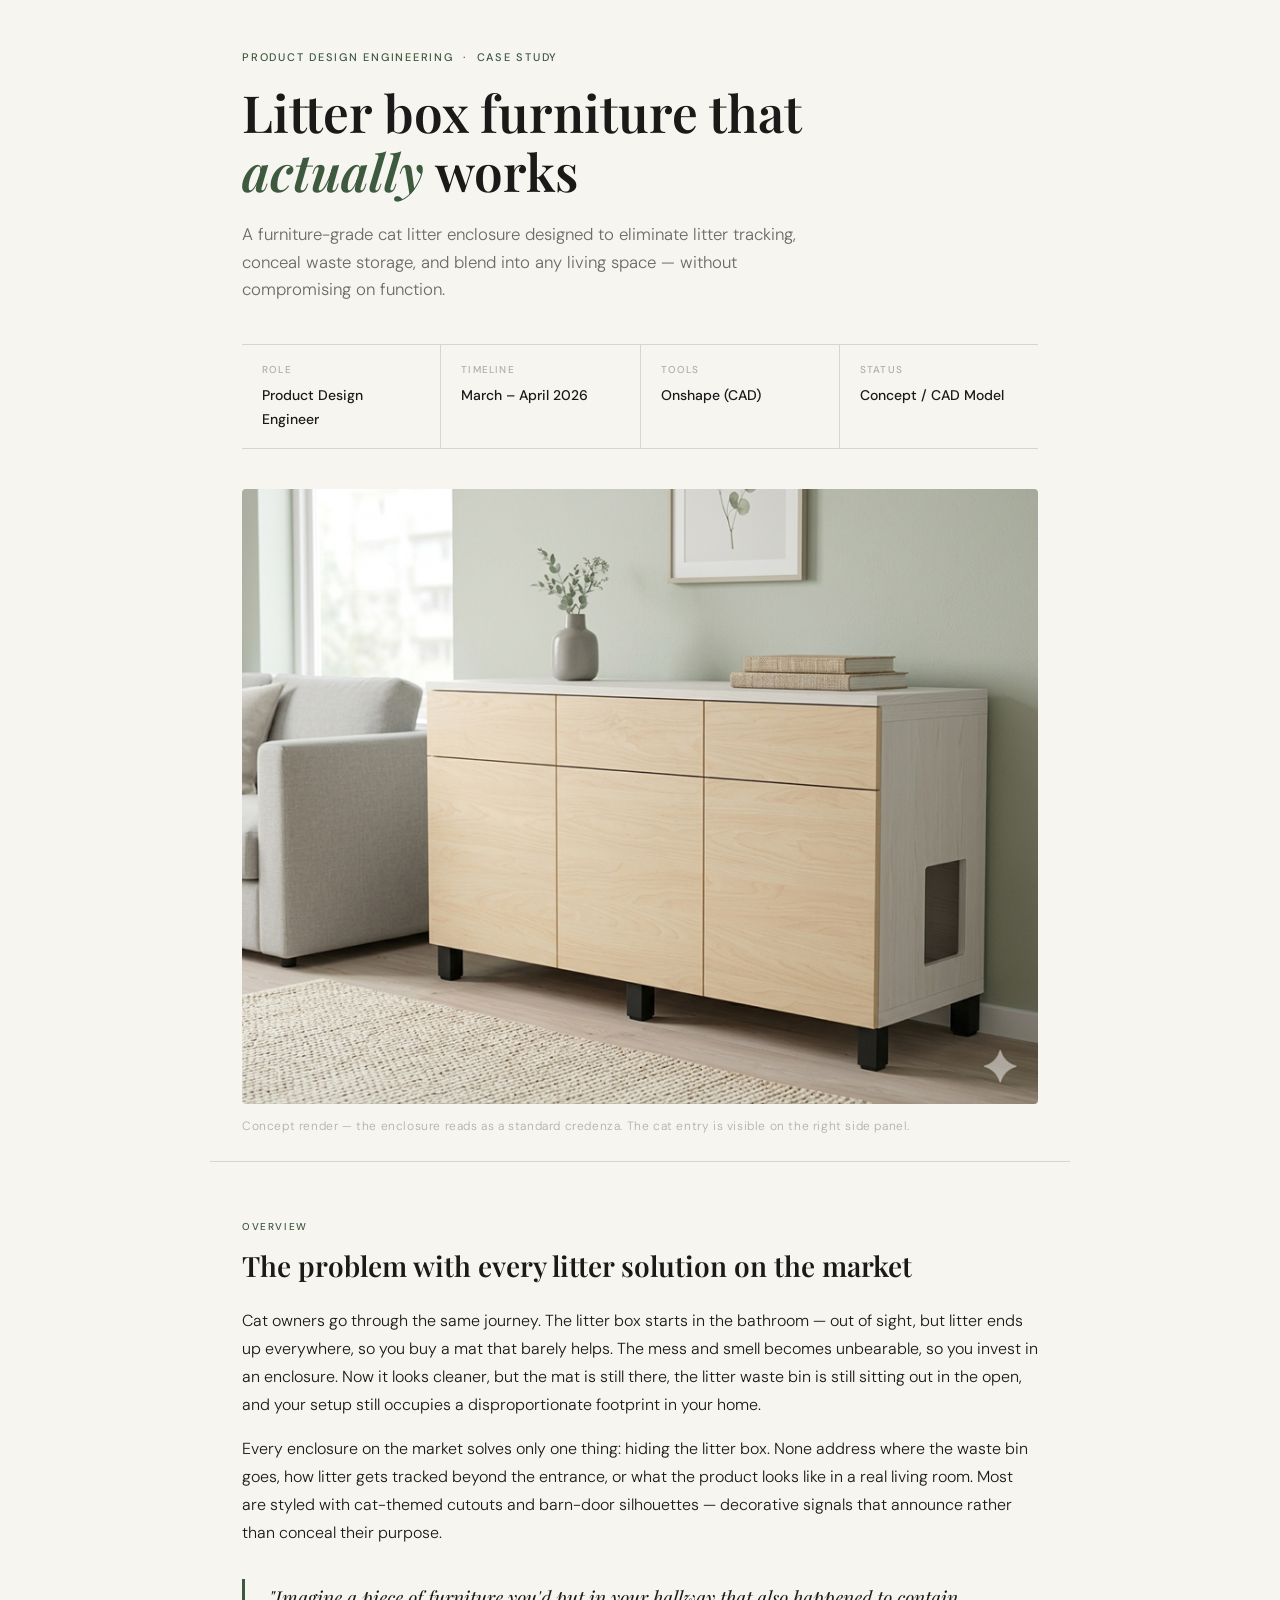
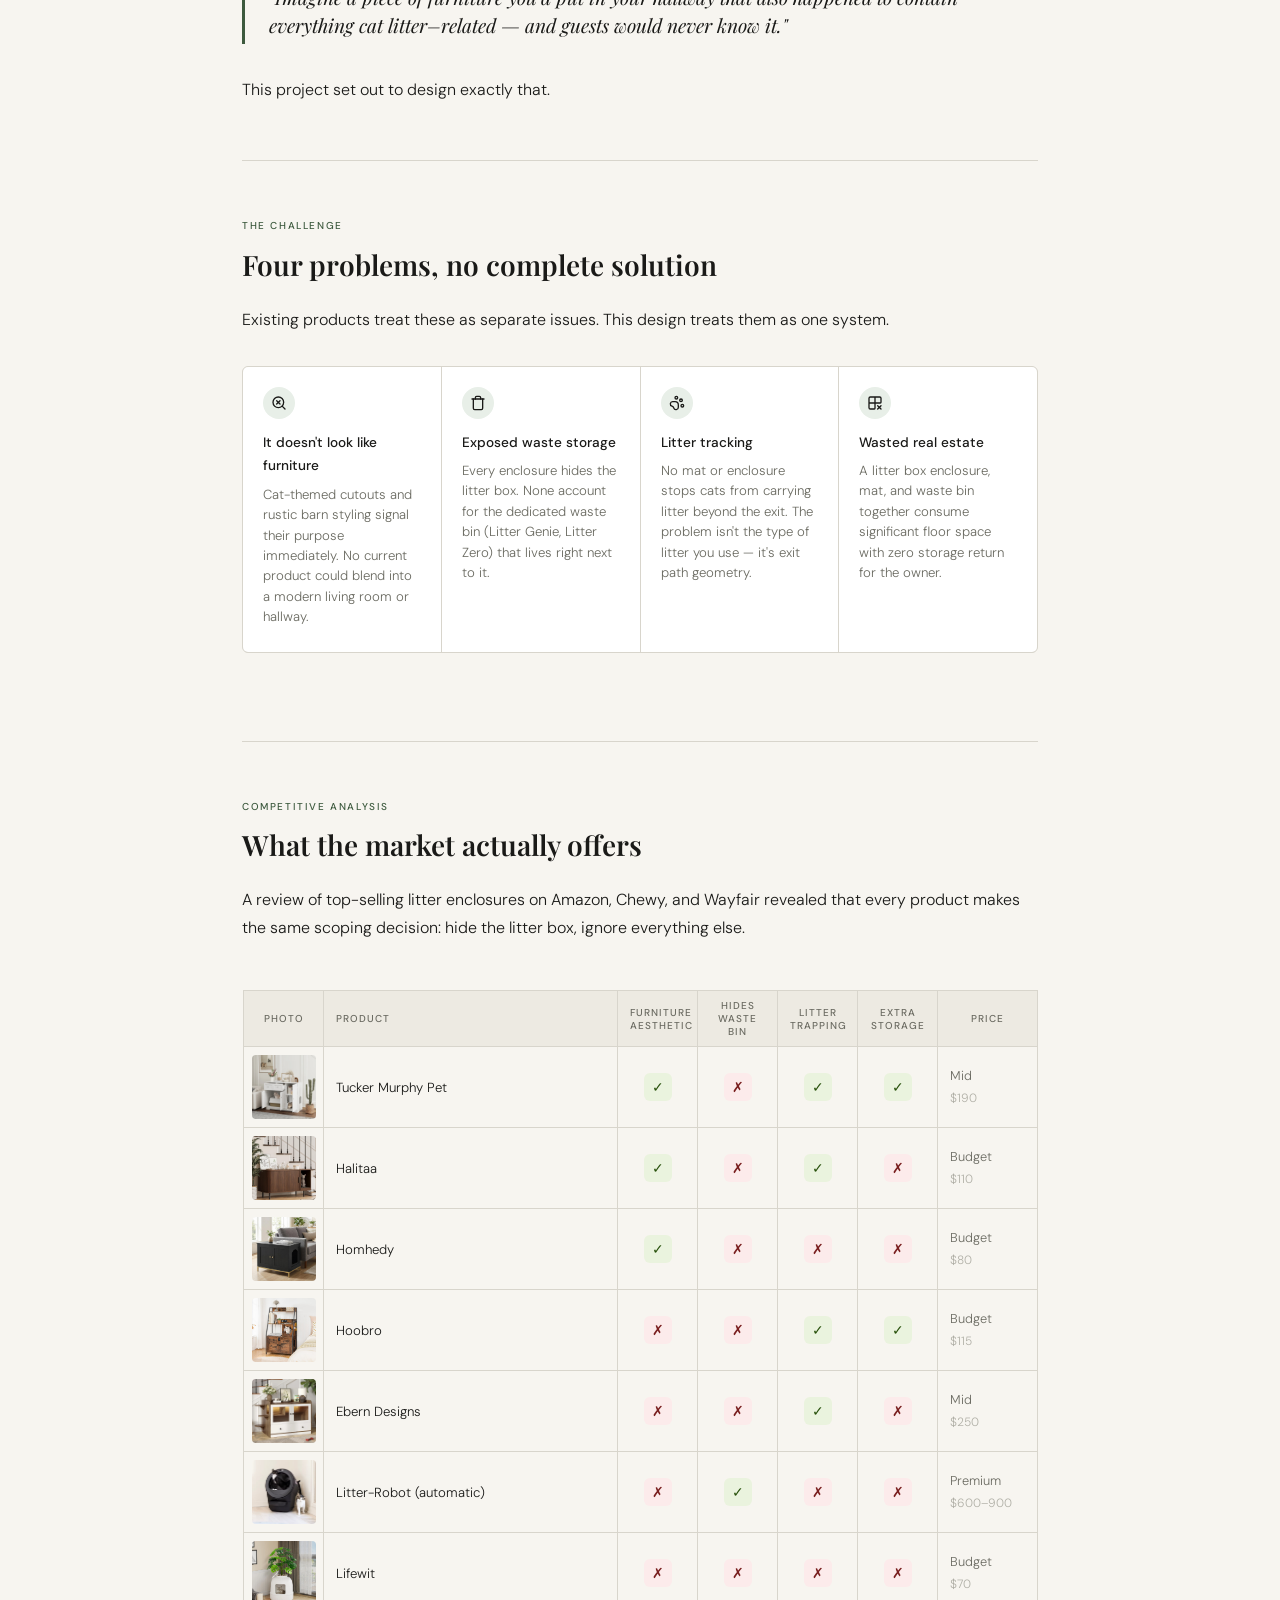
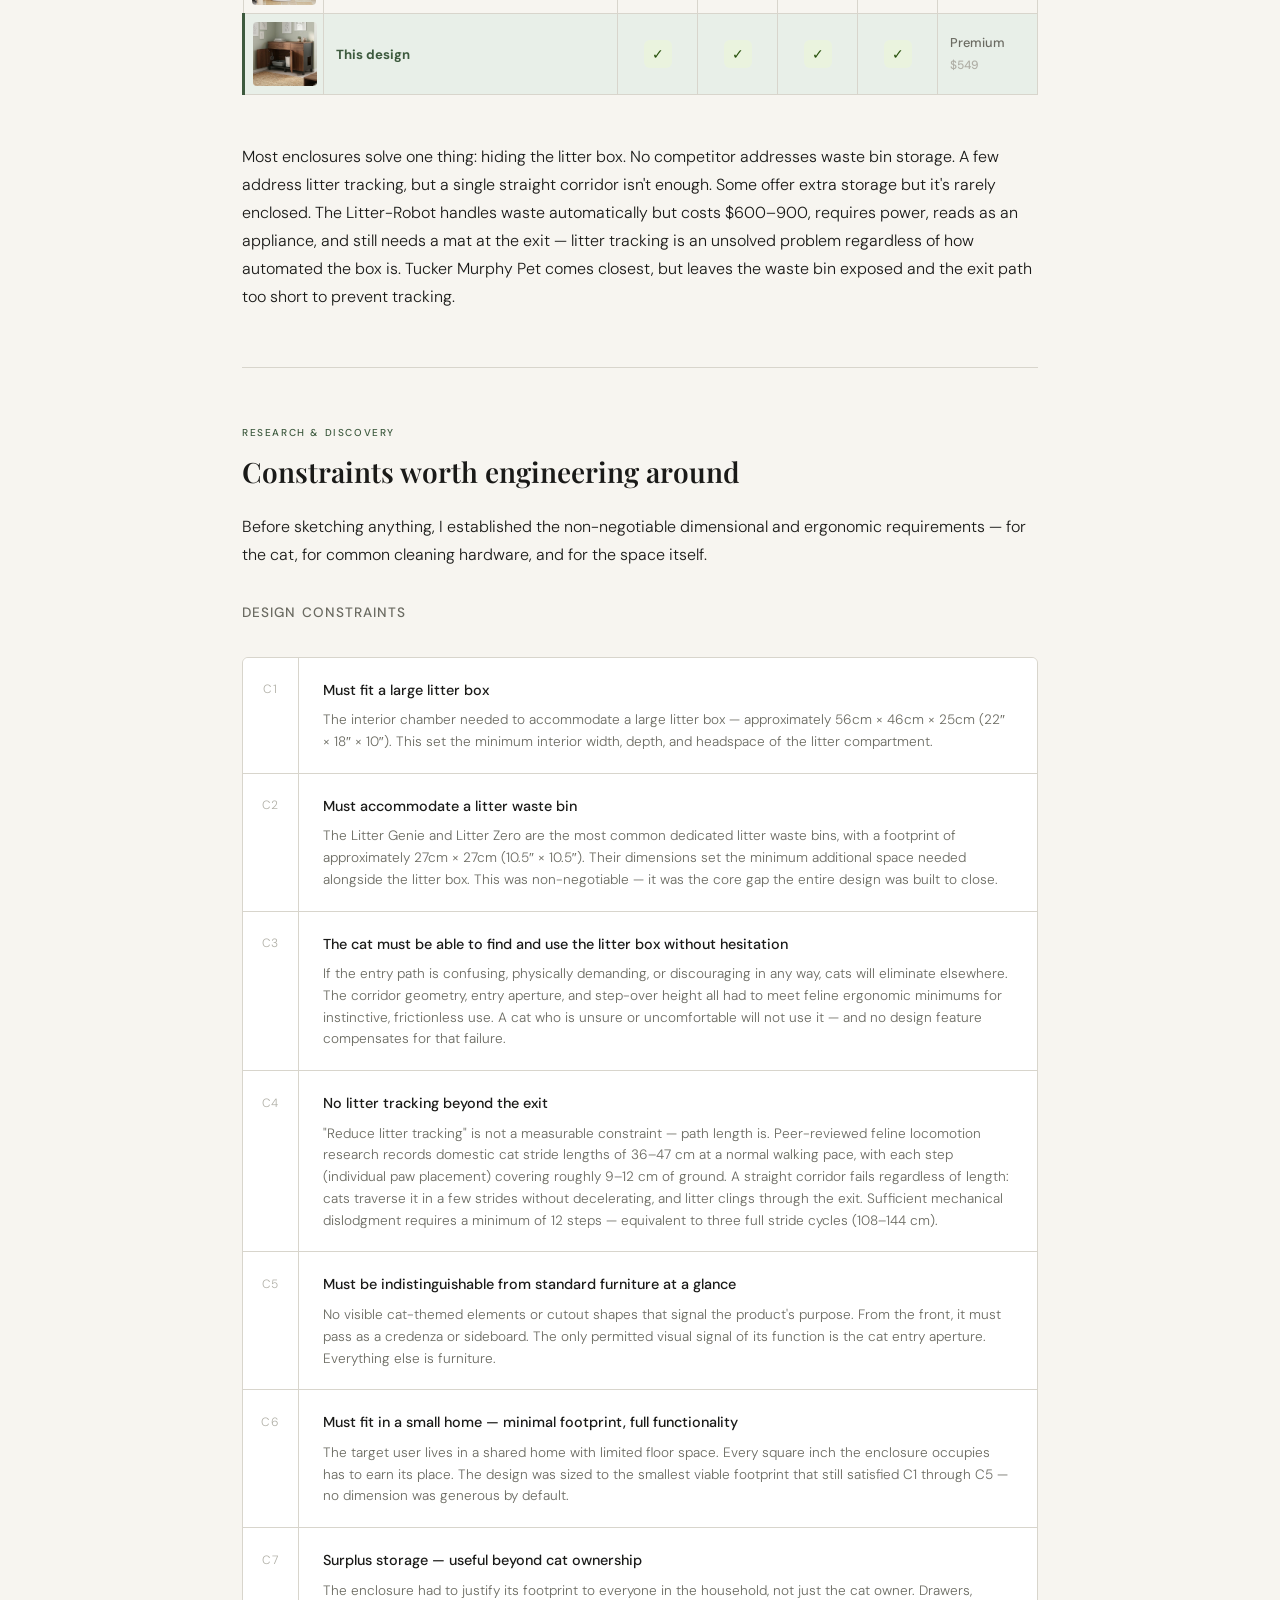
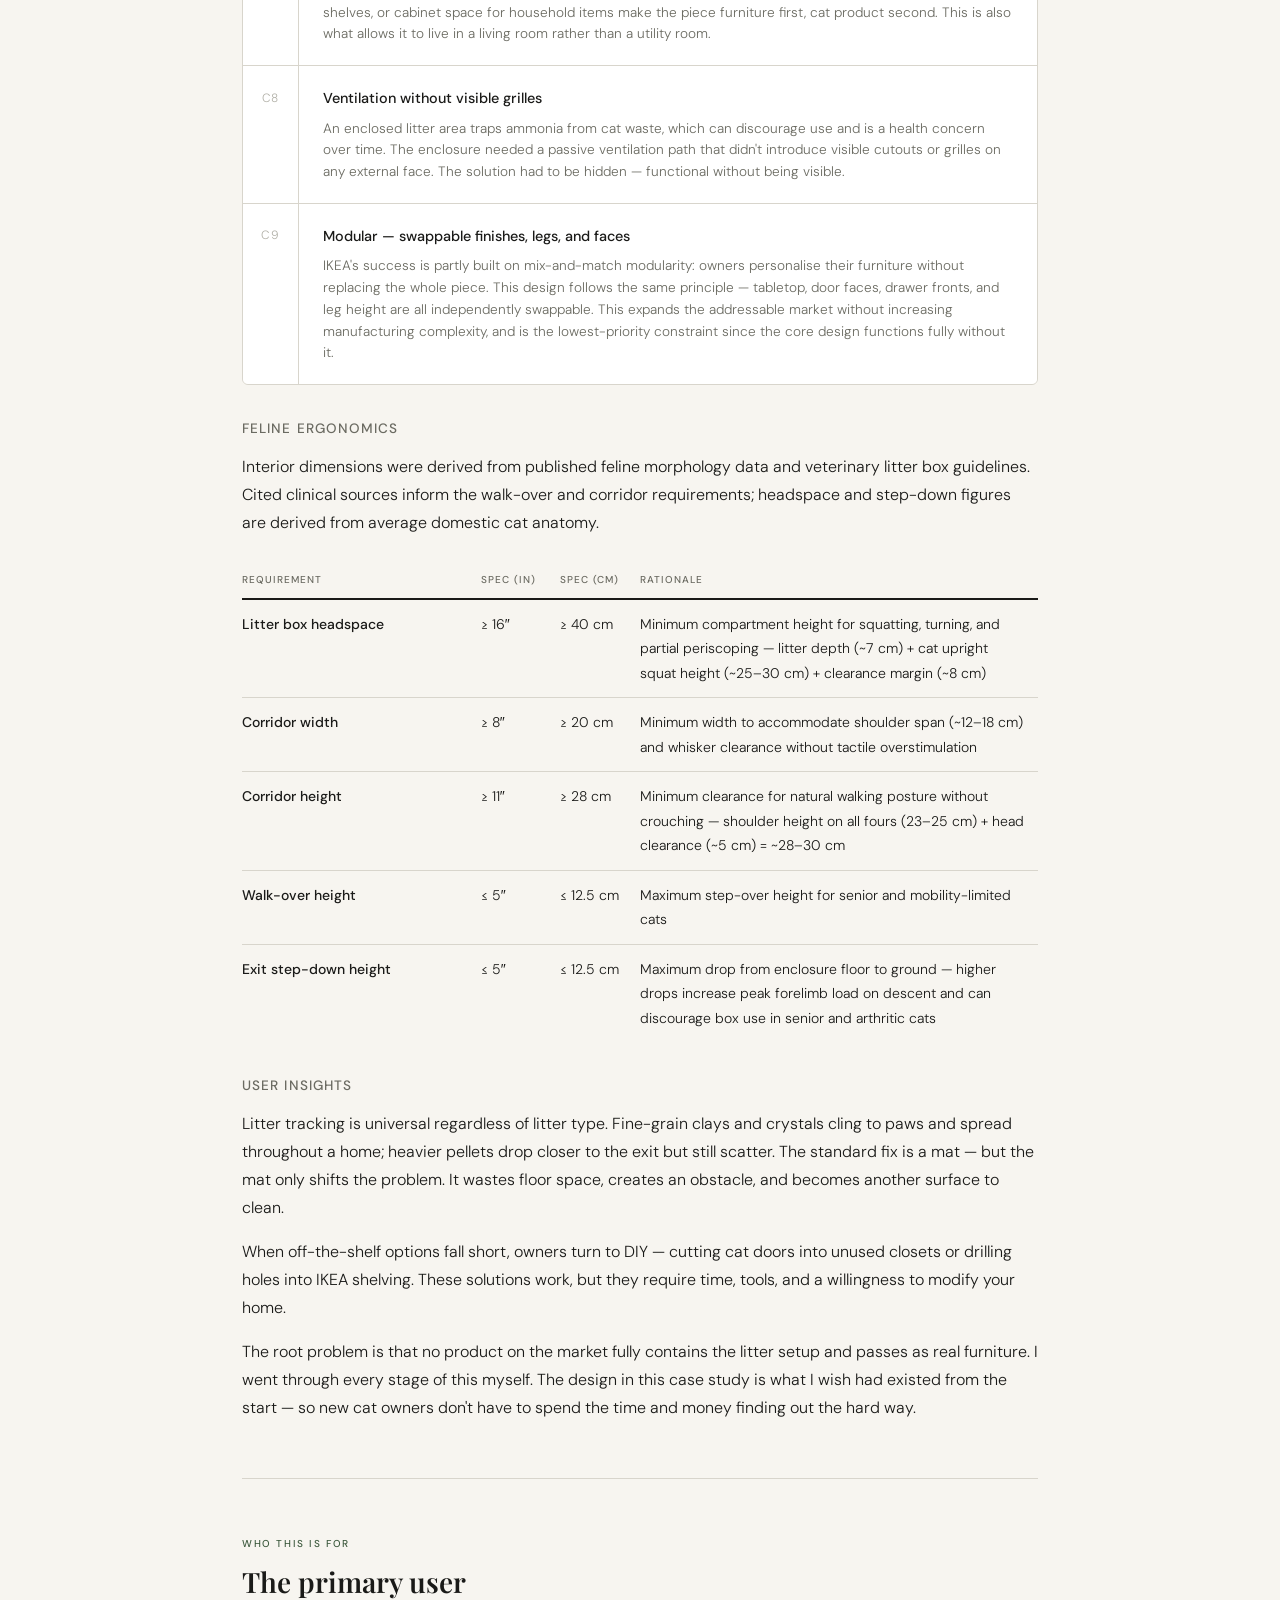
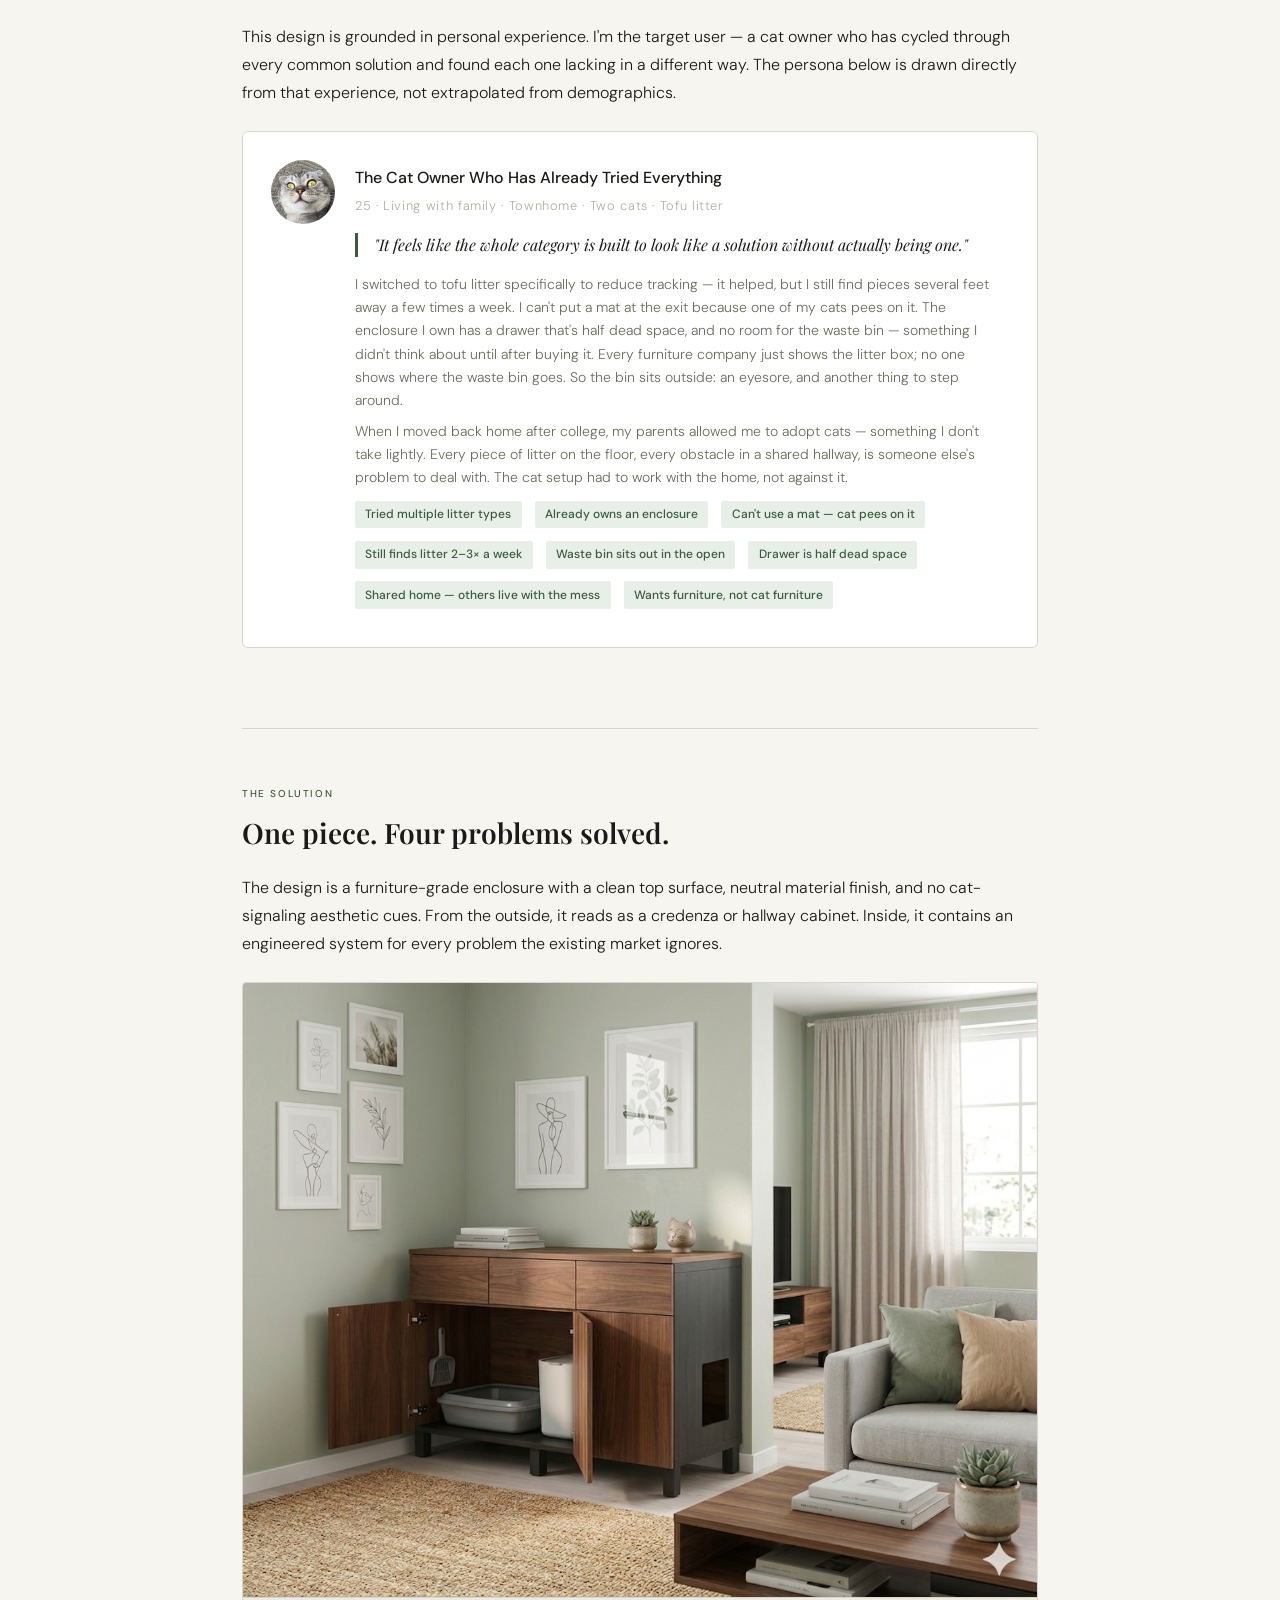
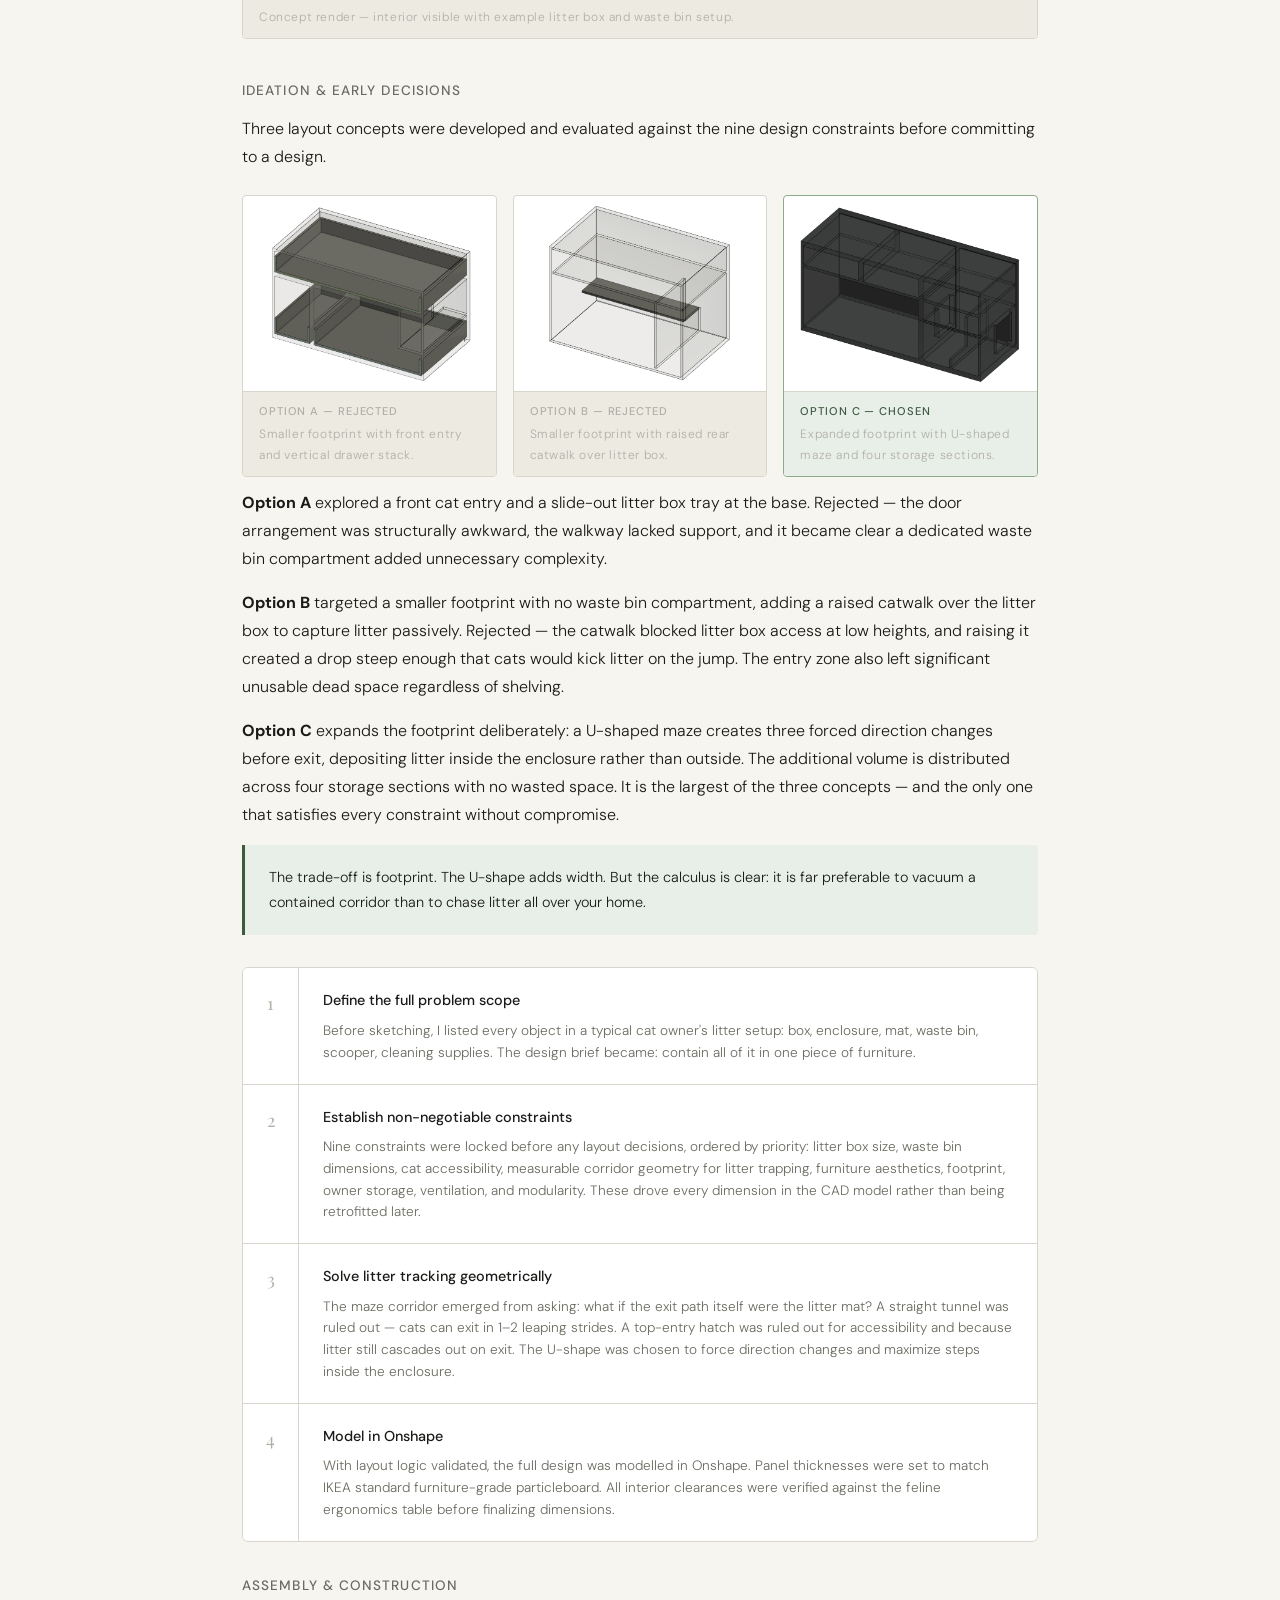
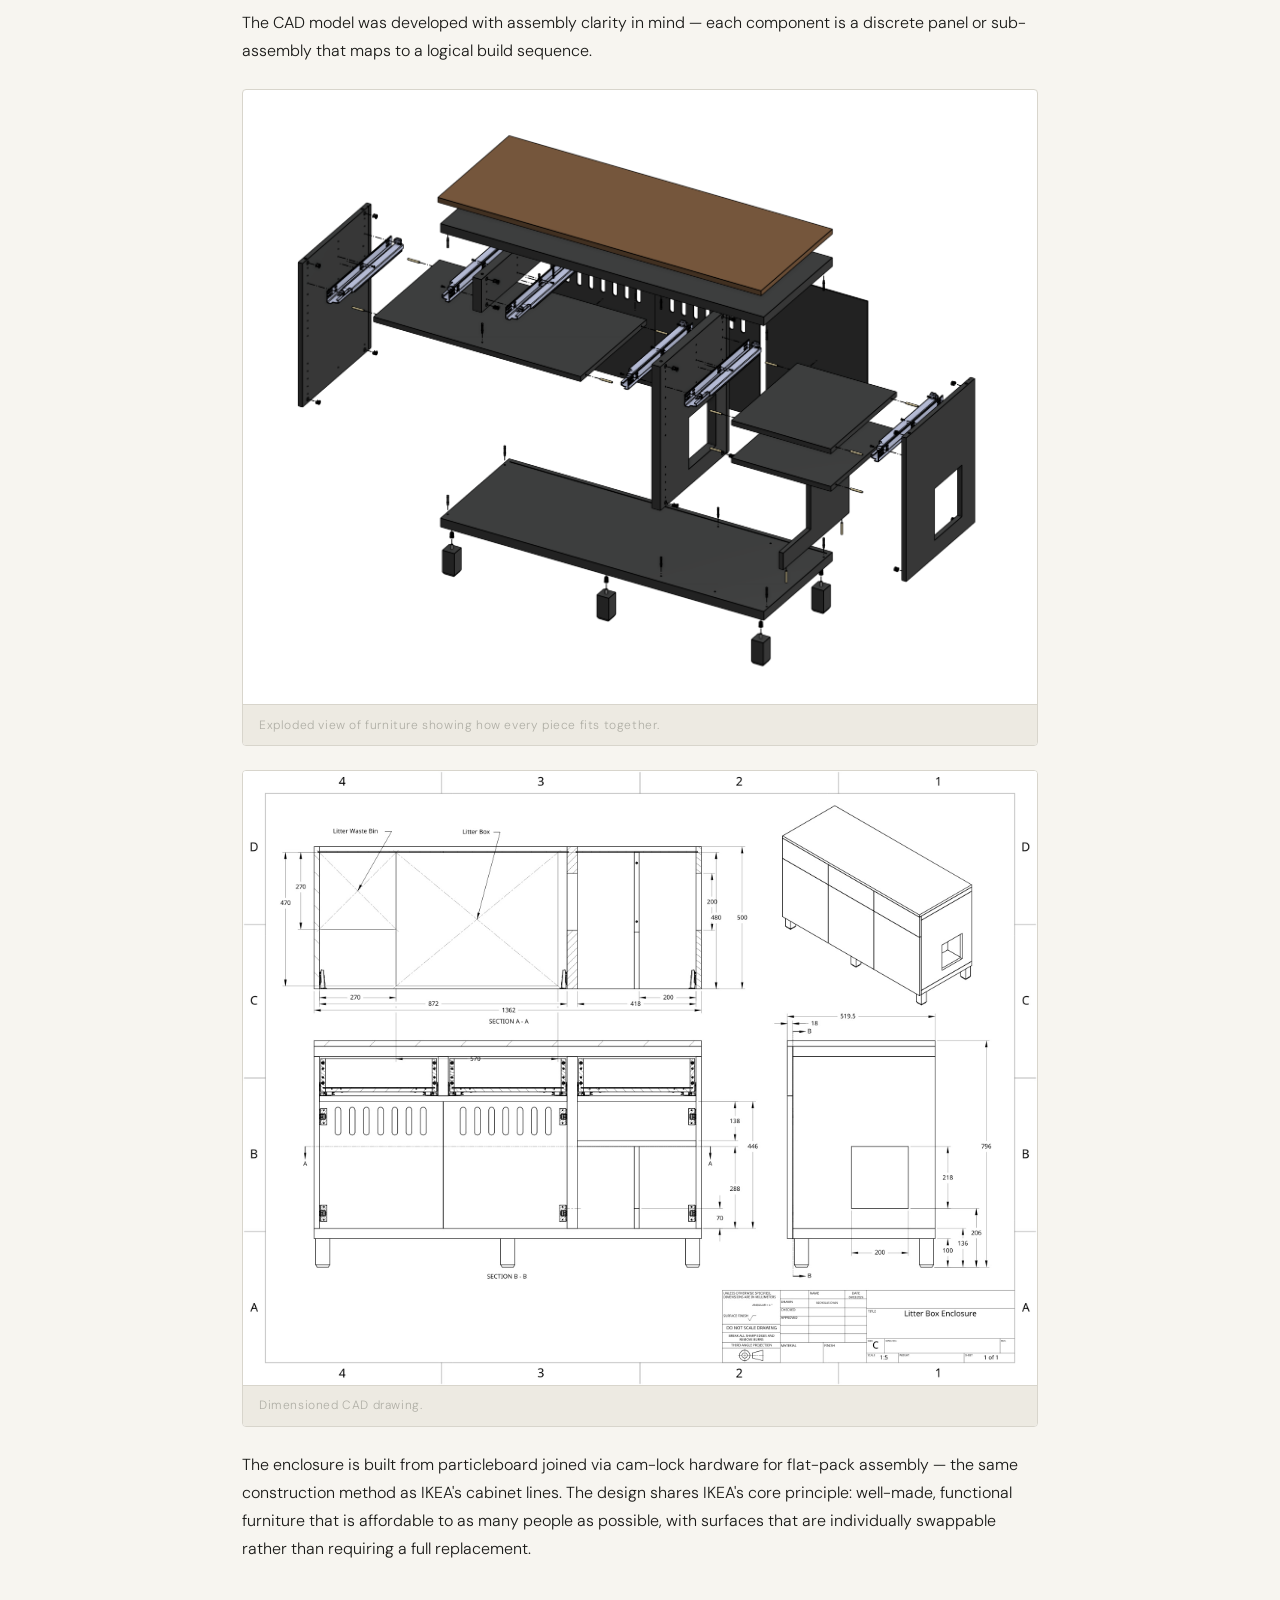
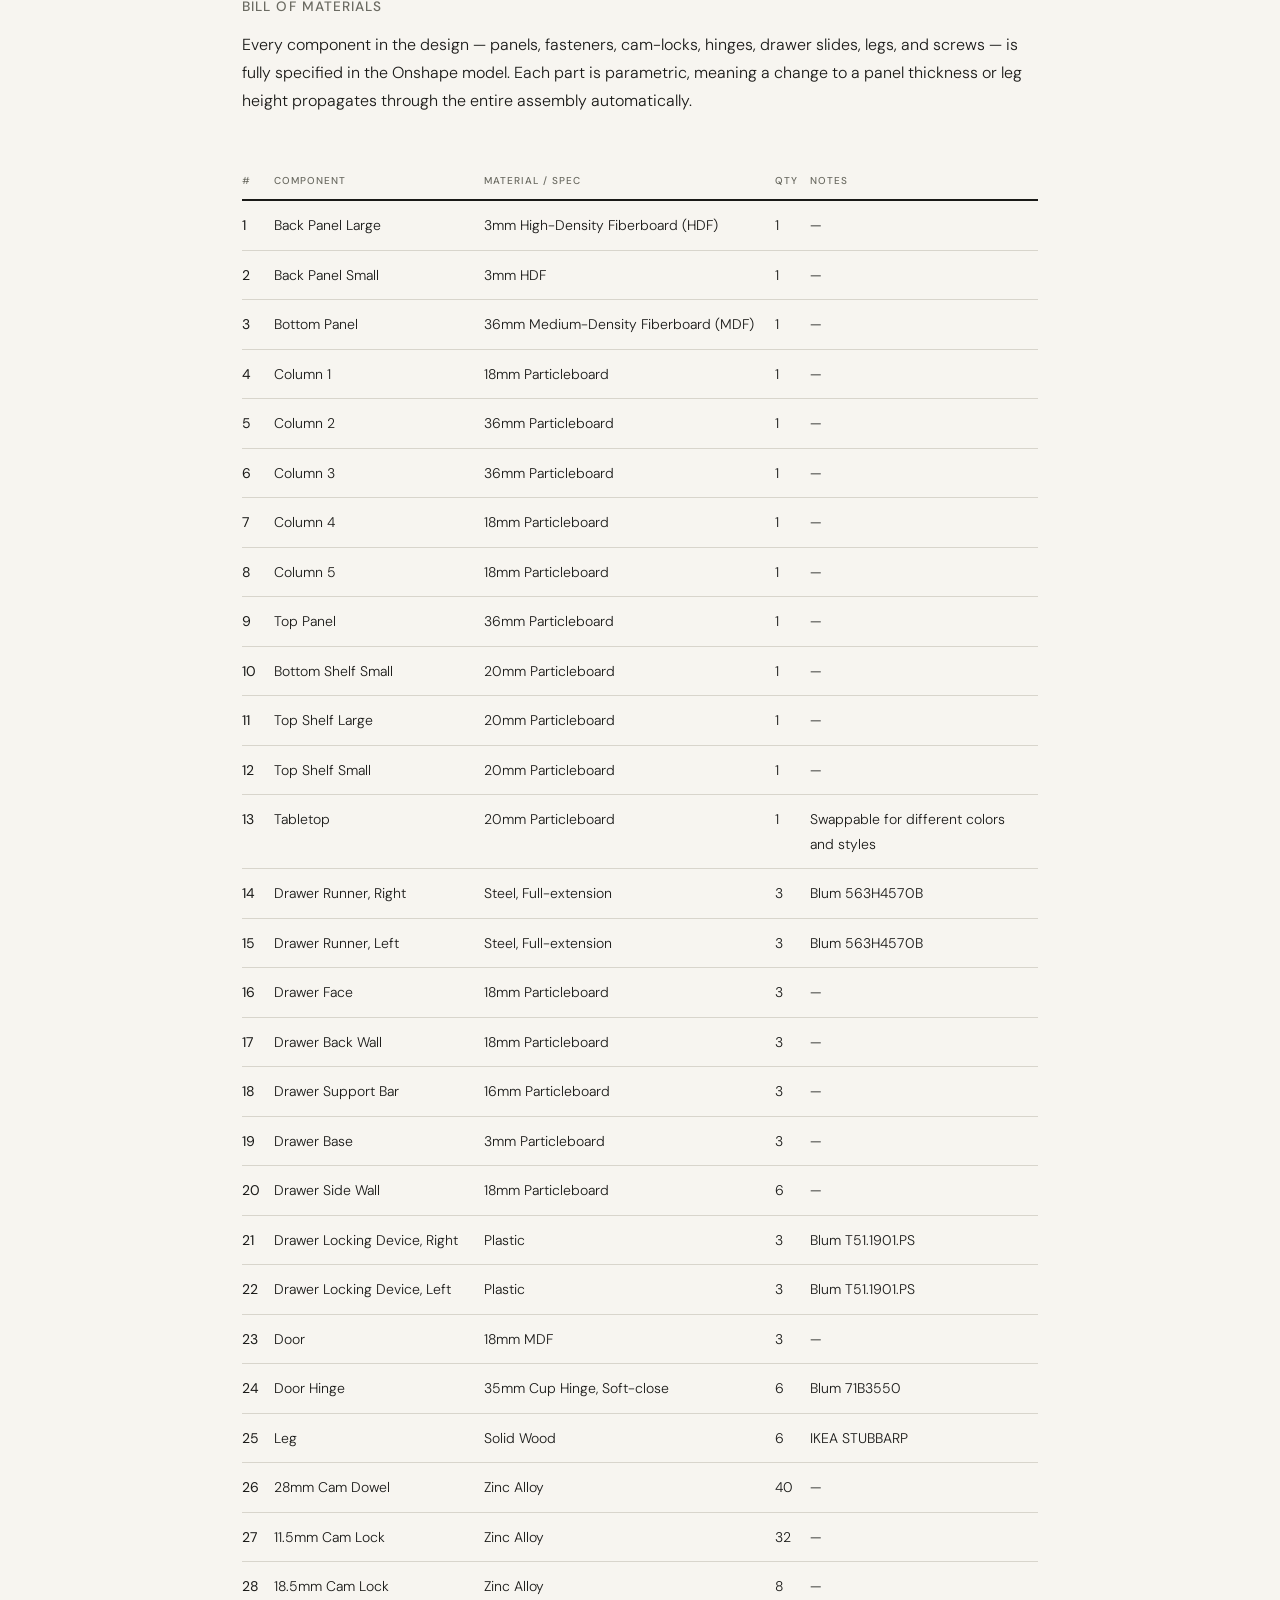
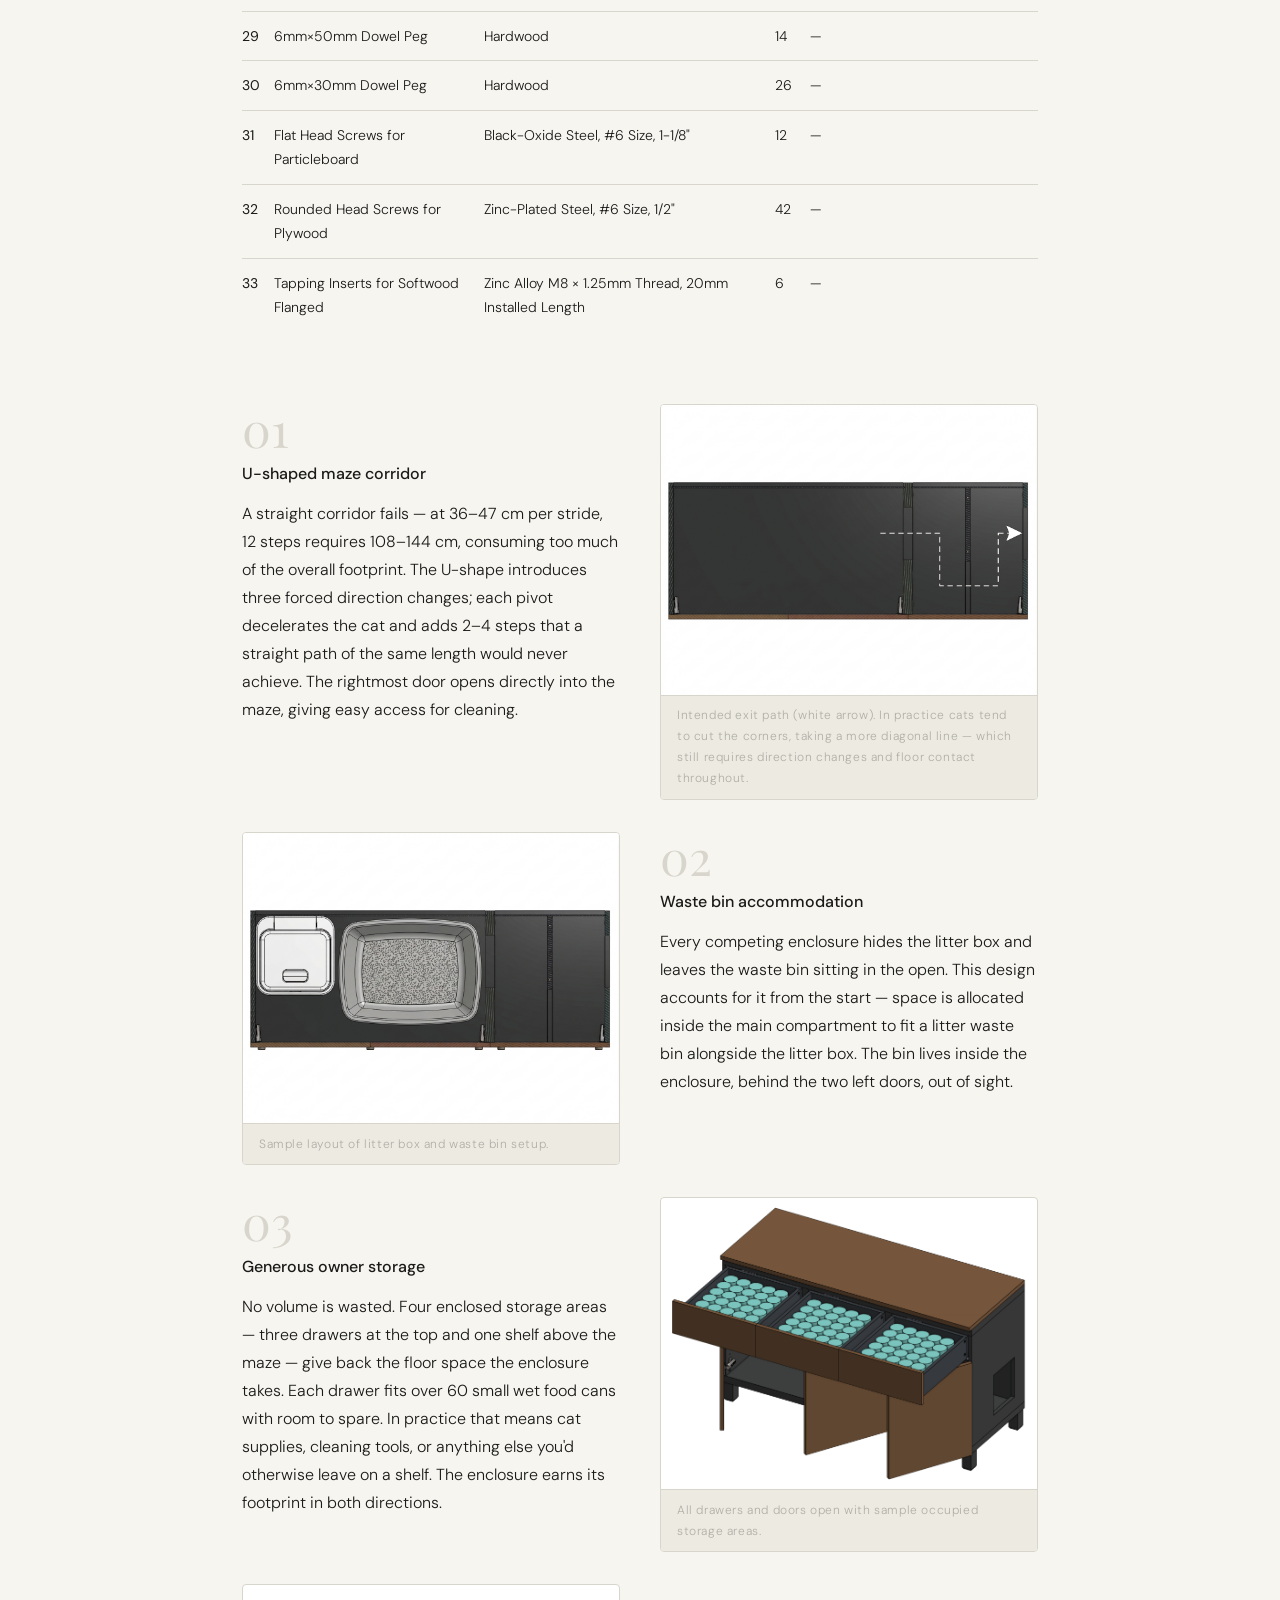
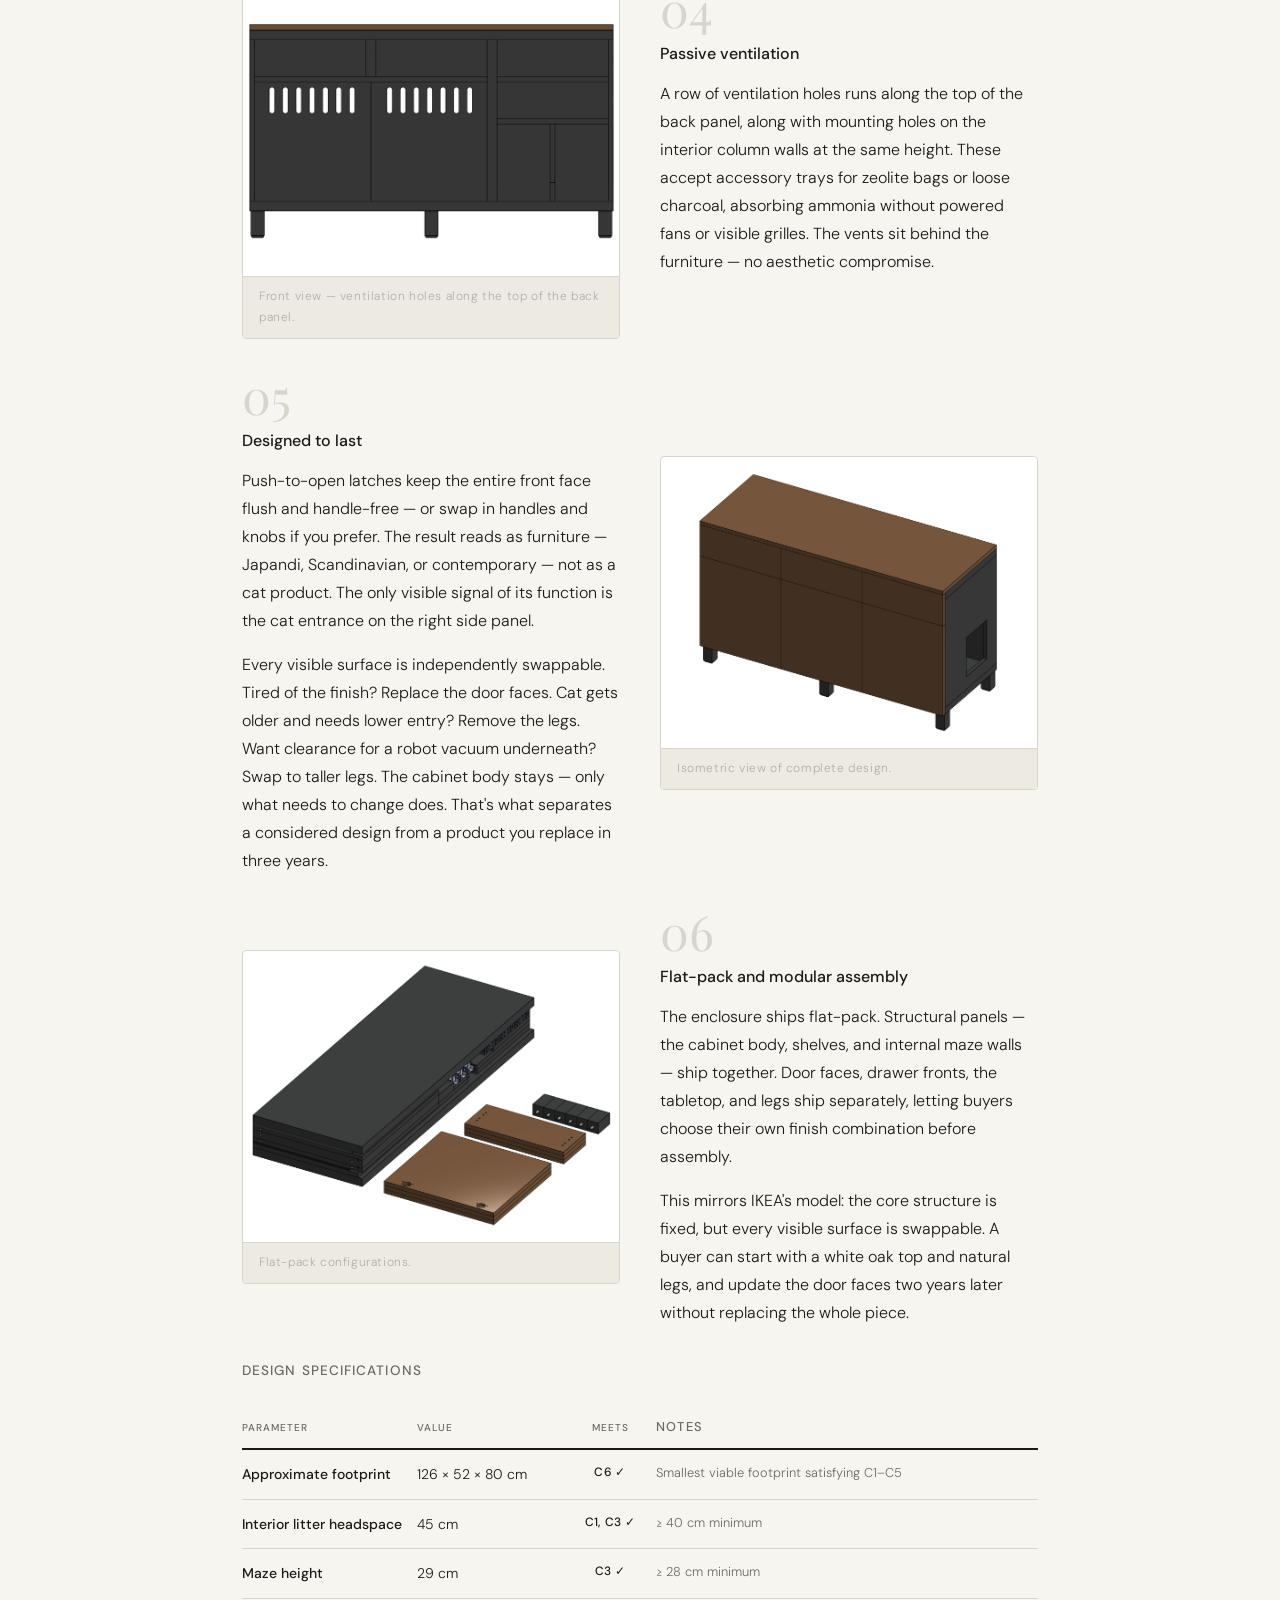
==== commit 112ac98c: "Overview polishes" ====
--- a/index.html
+++ b/index.html
@@ -59,17 +59,18 @@
         <p>
           Cat owners go through the same journey. The litter box starts in the
           bathroom — out of sight, but litter ends up everywhere, so you buy a
-          mat that barely helps. The mess becomes unbearable, so you invest in
-          an enclosure. Now it looks cleaner, but the mat is still there, the
-          litter waste bin is still sitting out in the open, and your setup
-          still occupies a disproportionate footprint in your home.
+          mat that barely helps. The mess and smell becomes unbearable, so
+          you invest in an enclosure. Now it looks cleaner, but the mat is still
+          there, the litter waste bin is still sitting out in the open, and your
+          setup still occupies a disproportionate footprint in your home.
         </p>
         <p>
           Every enclosure on the market solves only one thing: hiding the litter
-          box. None address where the waste goes, how litter gets tracked beyond
-          the entrance, or what the product looks like in a real living room.
-          Most are styled with cat-themed cutouts and barn-door silhouettes —
-          decorative signals that announce rather than conceal their purpose.
+          box. None address where the waste bin goes, how litter gets tracked
+          beyond the entrance, or what the product looks like in a real living
+          room. Most are styled with cat-themed cutouts and barn-door
+          silhouettes — decorative signals that announce rather than conceal
+          their purpose.
         </p>
         <blockquote>
           <p>
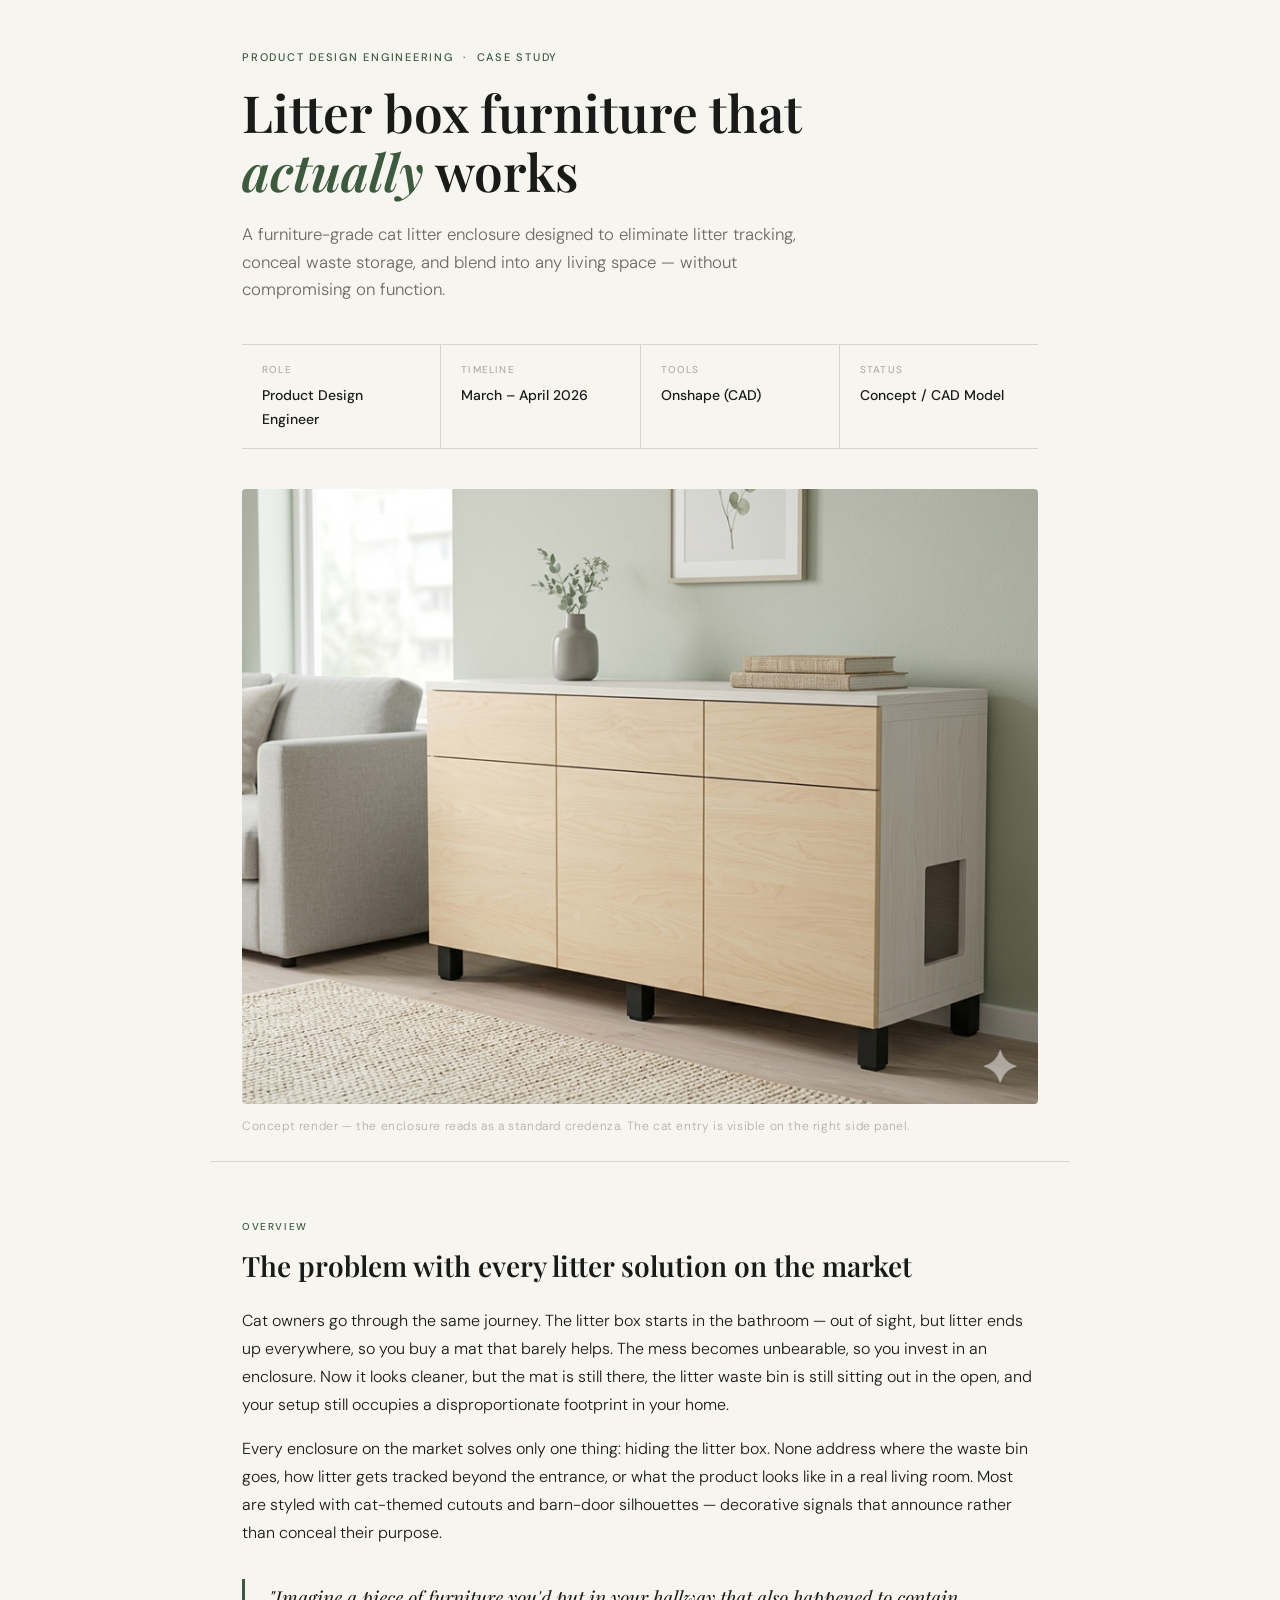
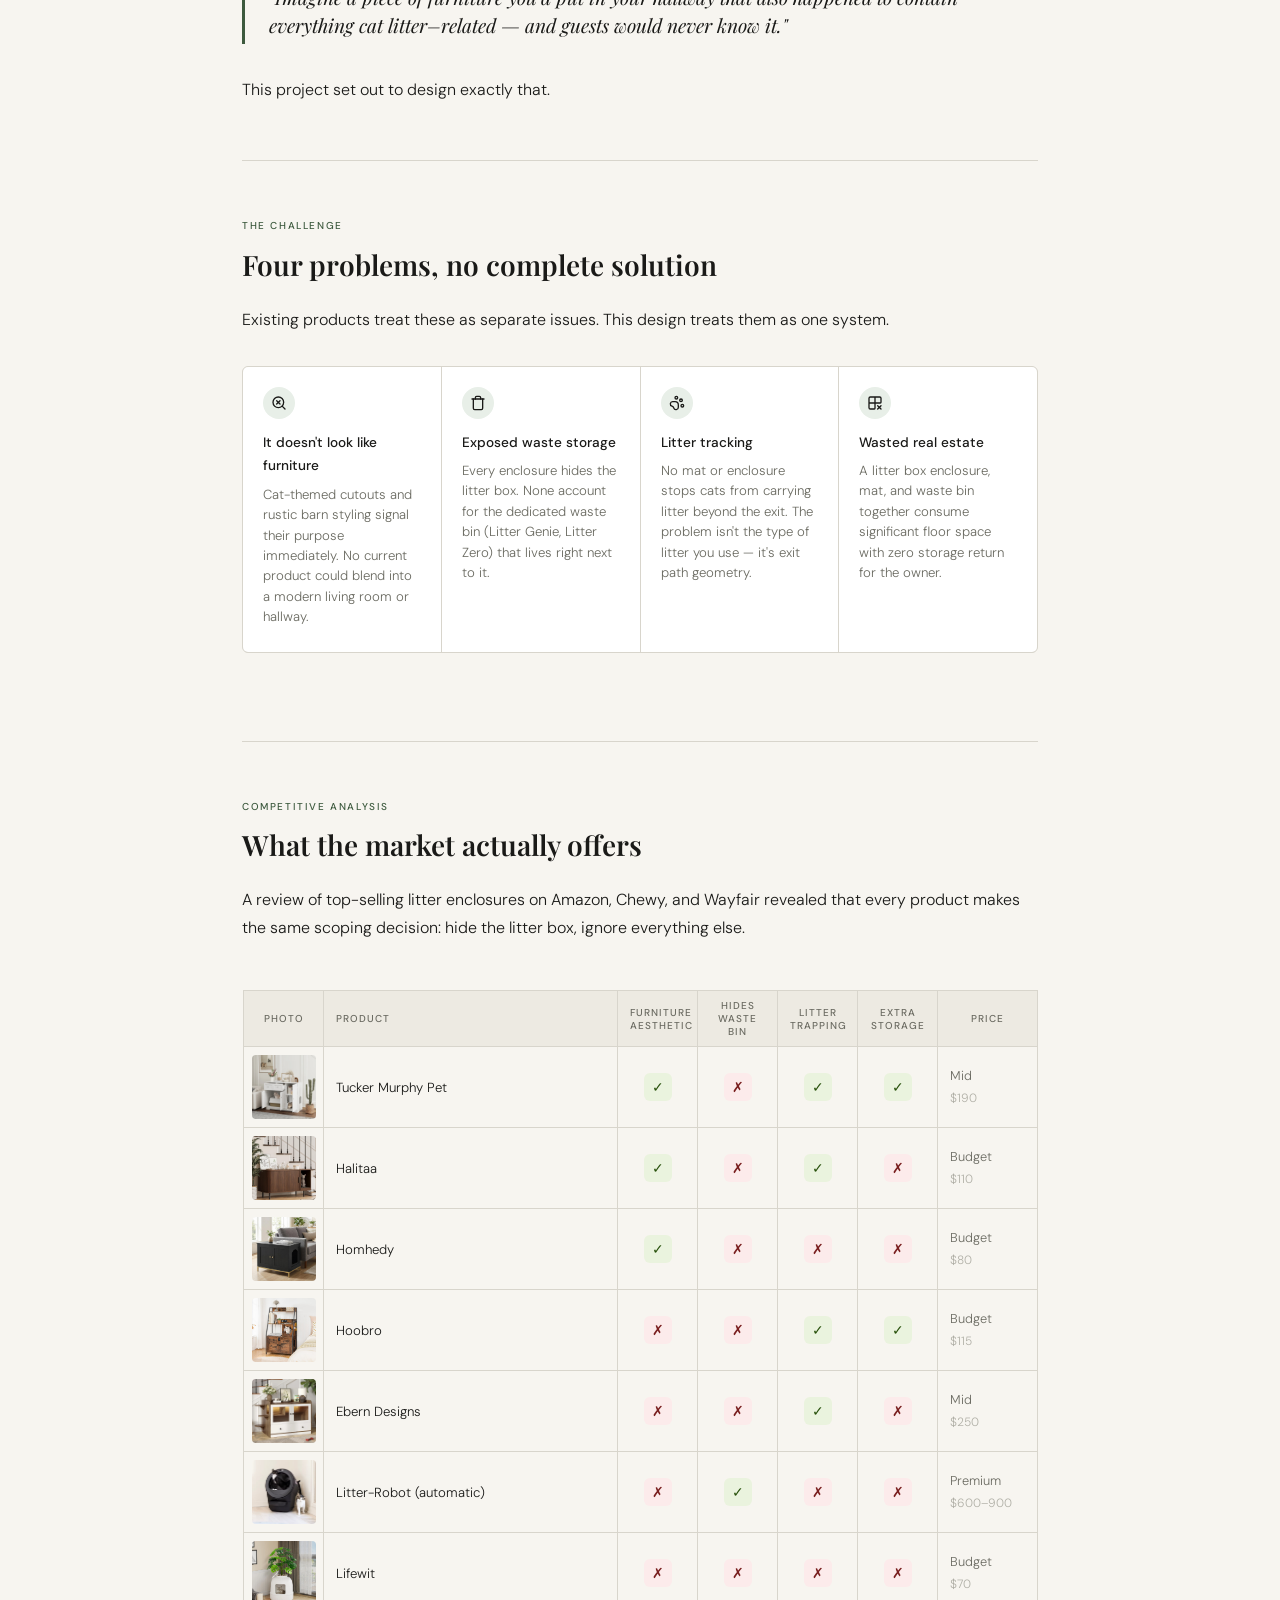
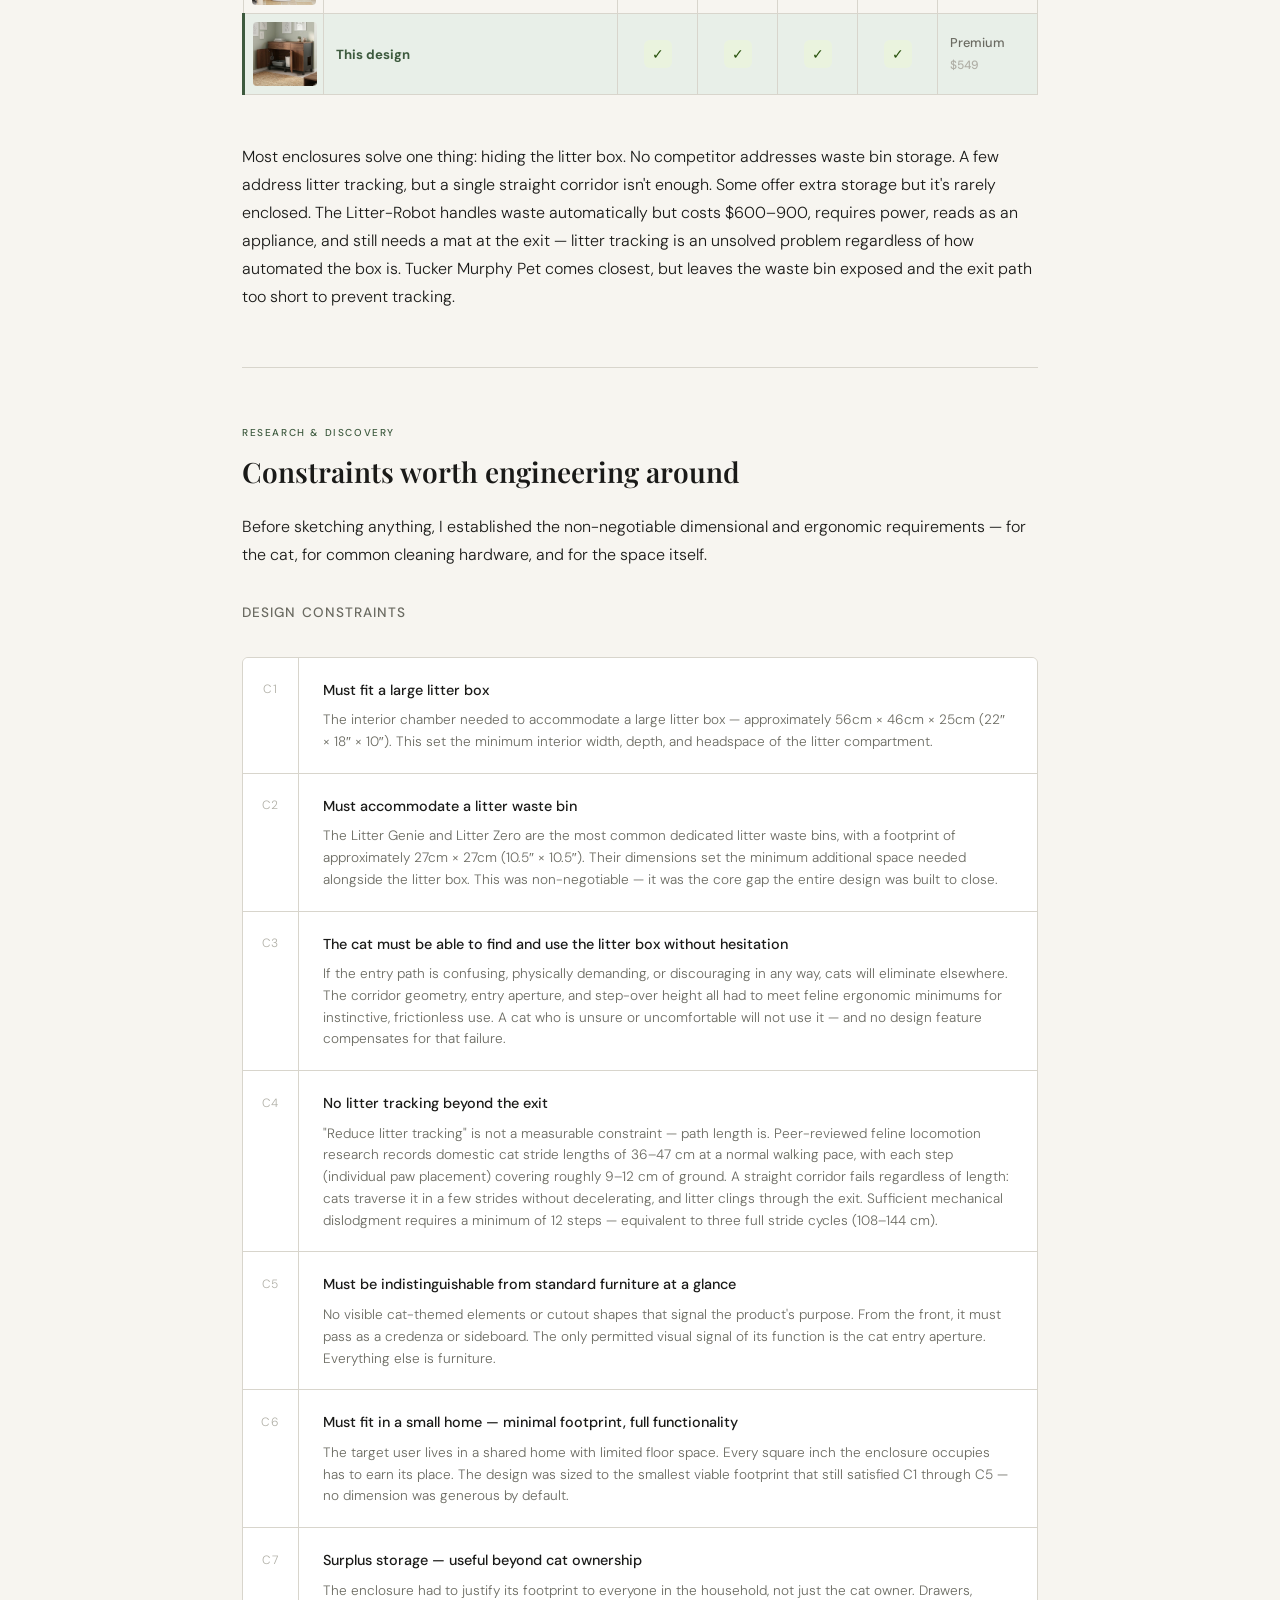
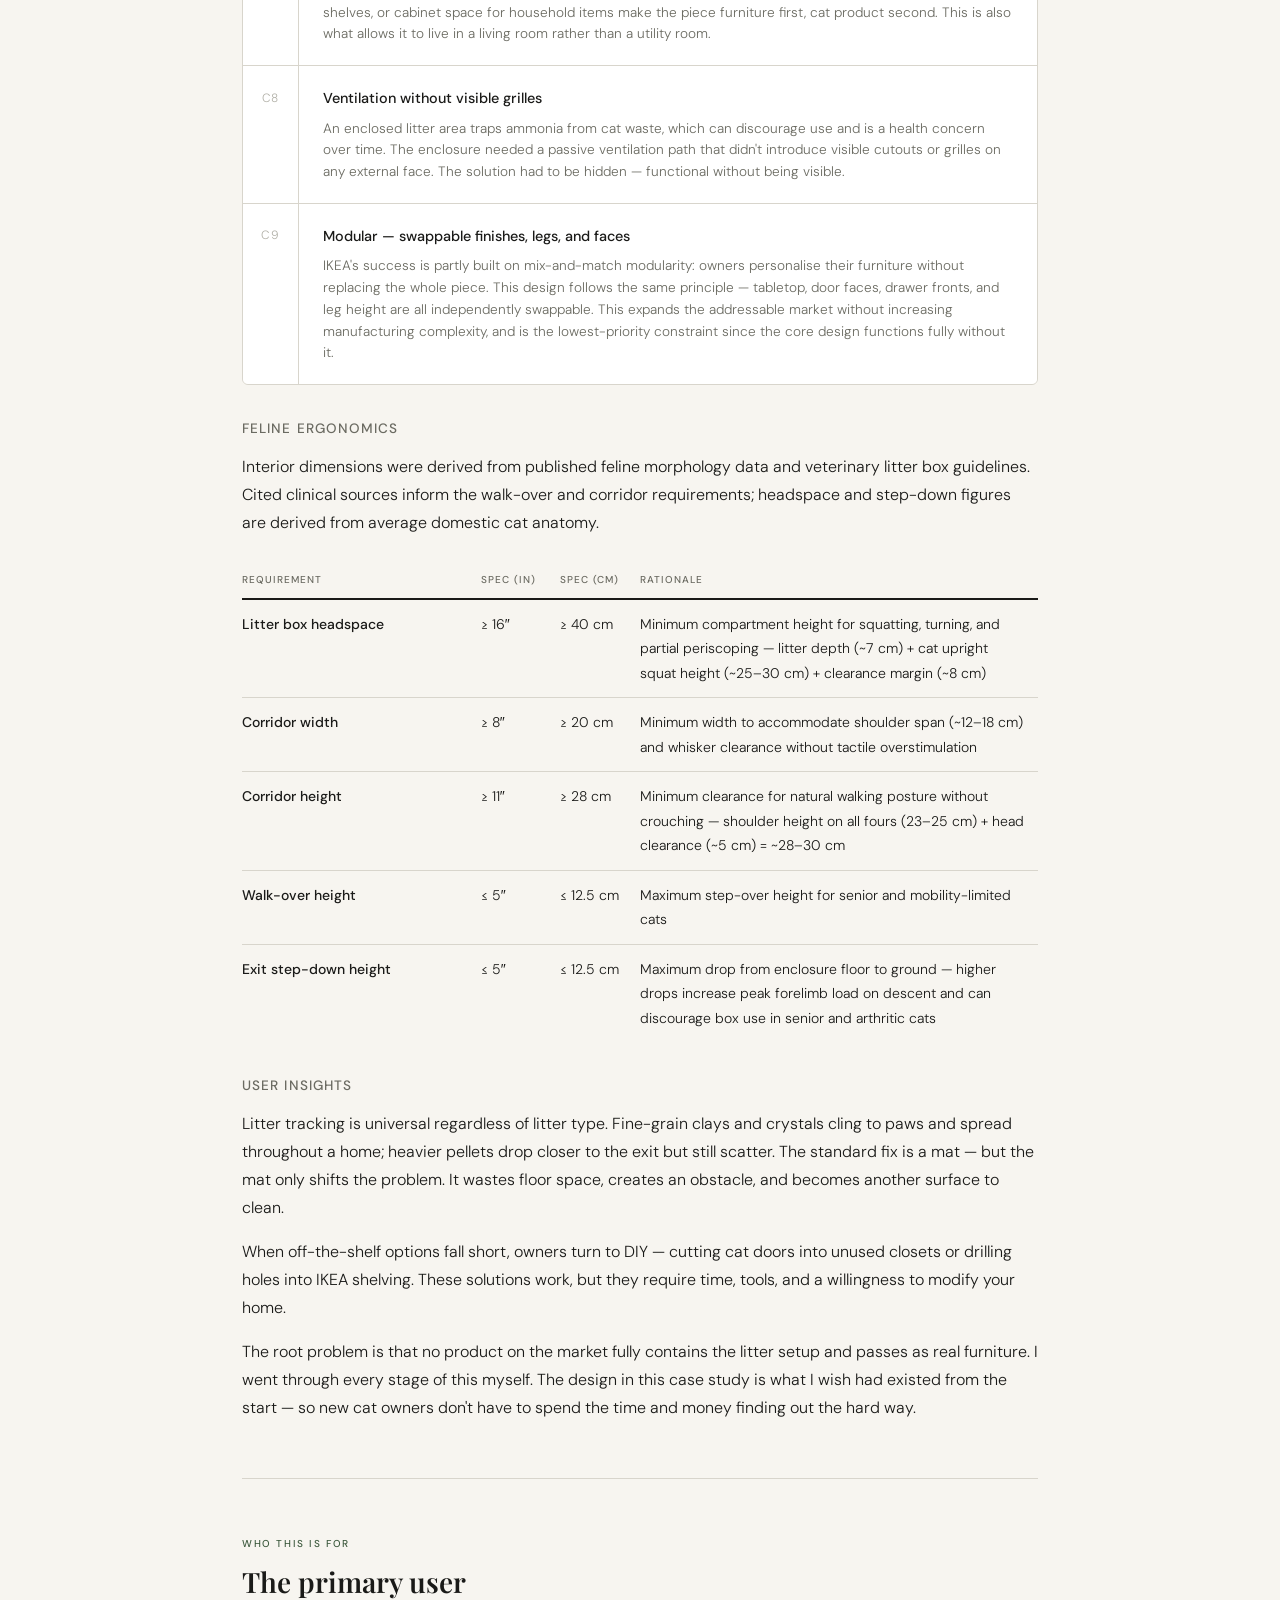
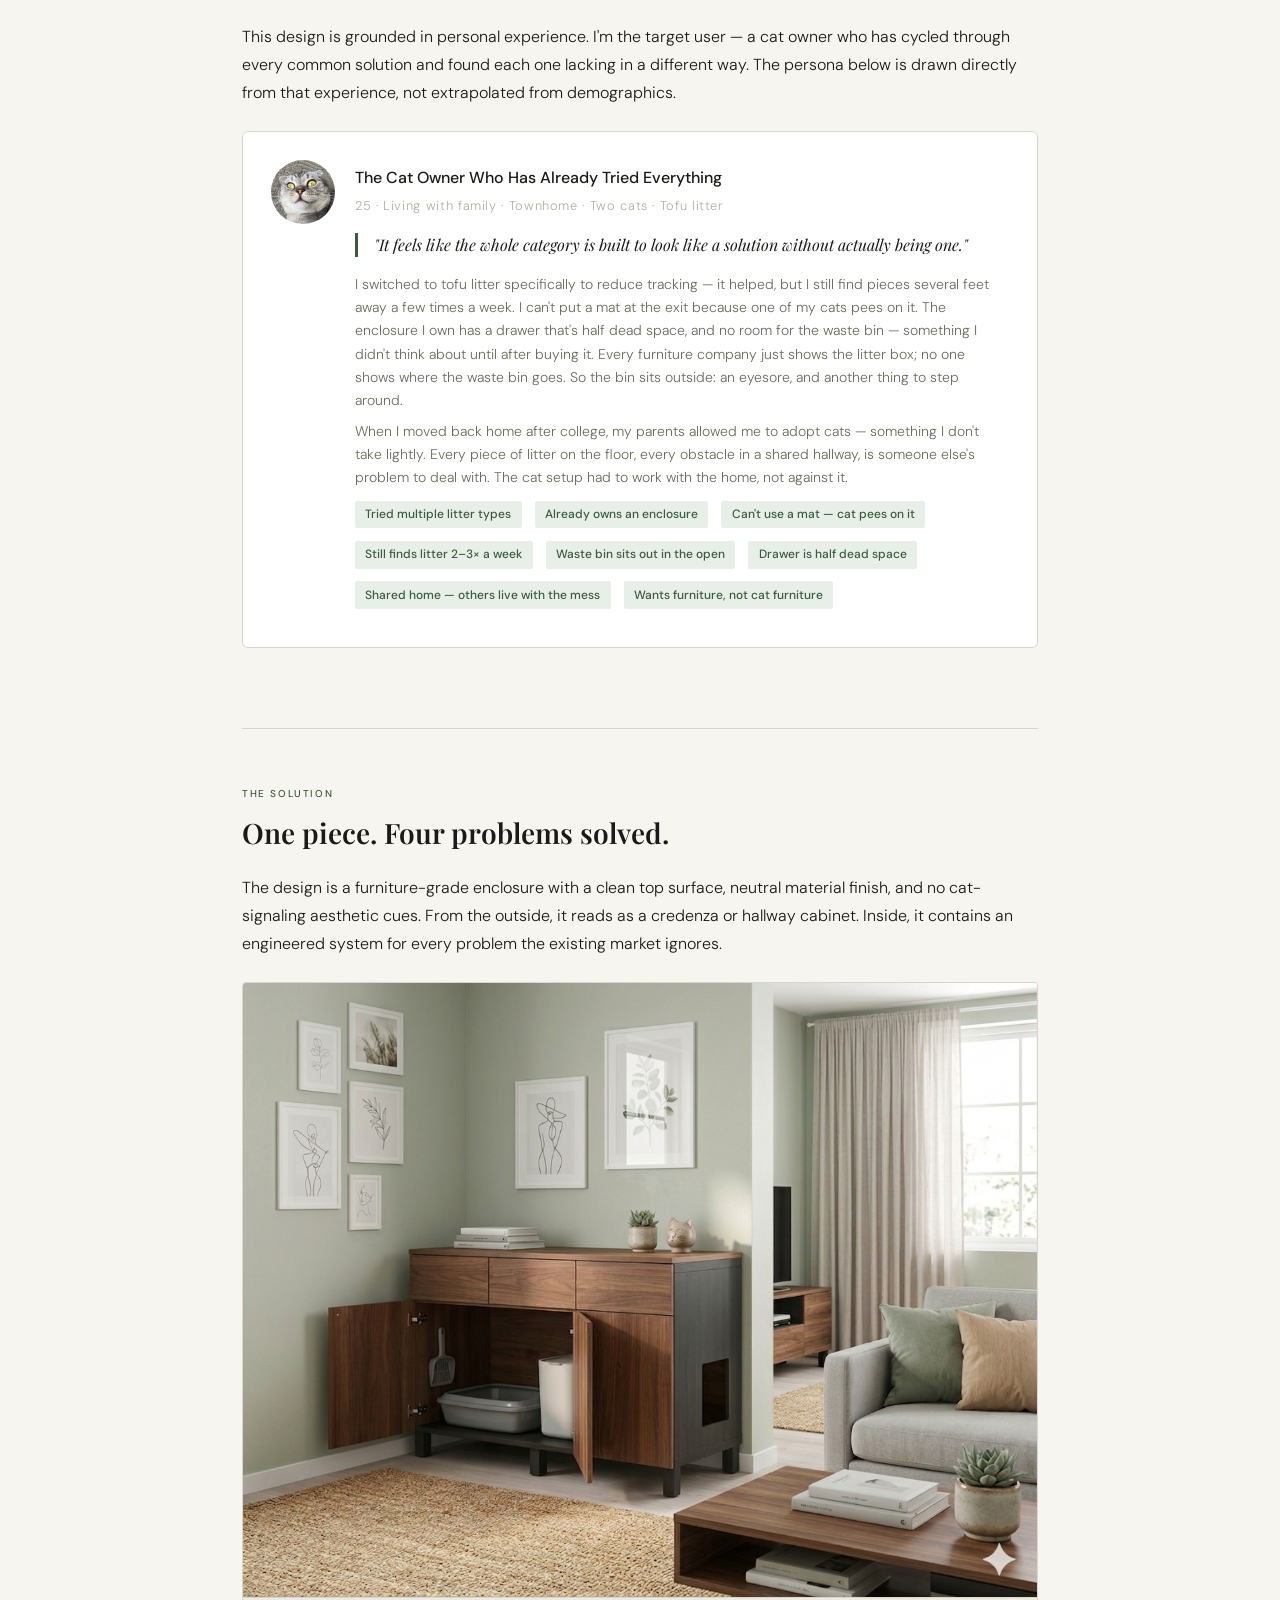
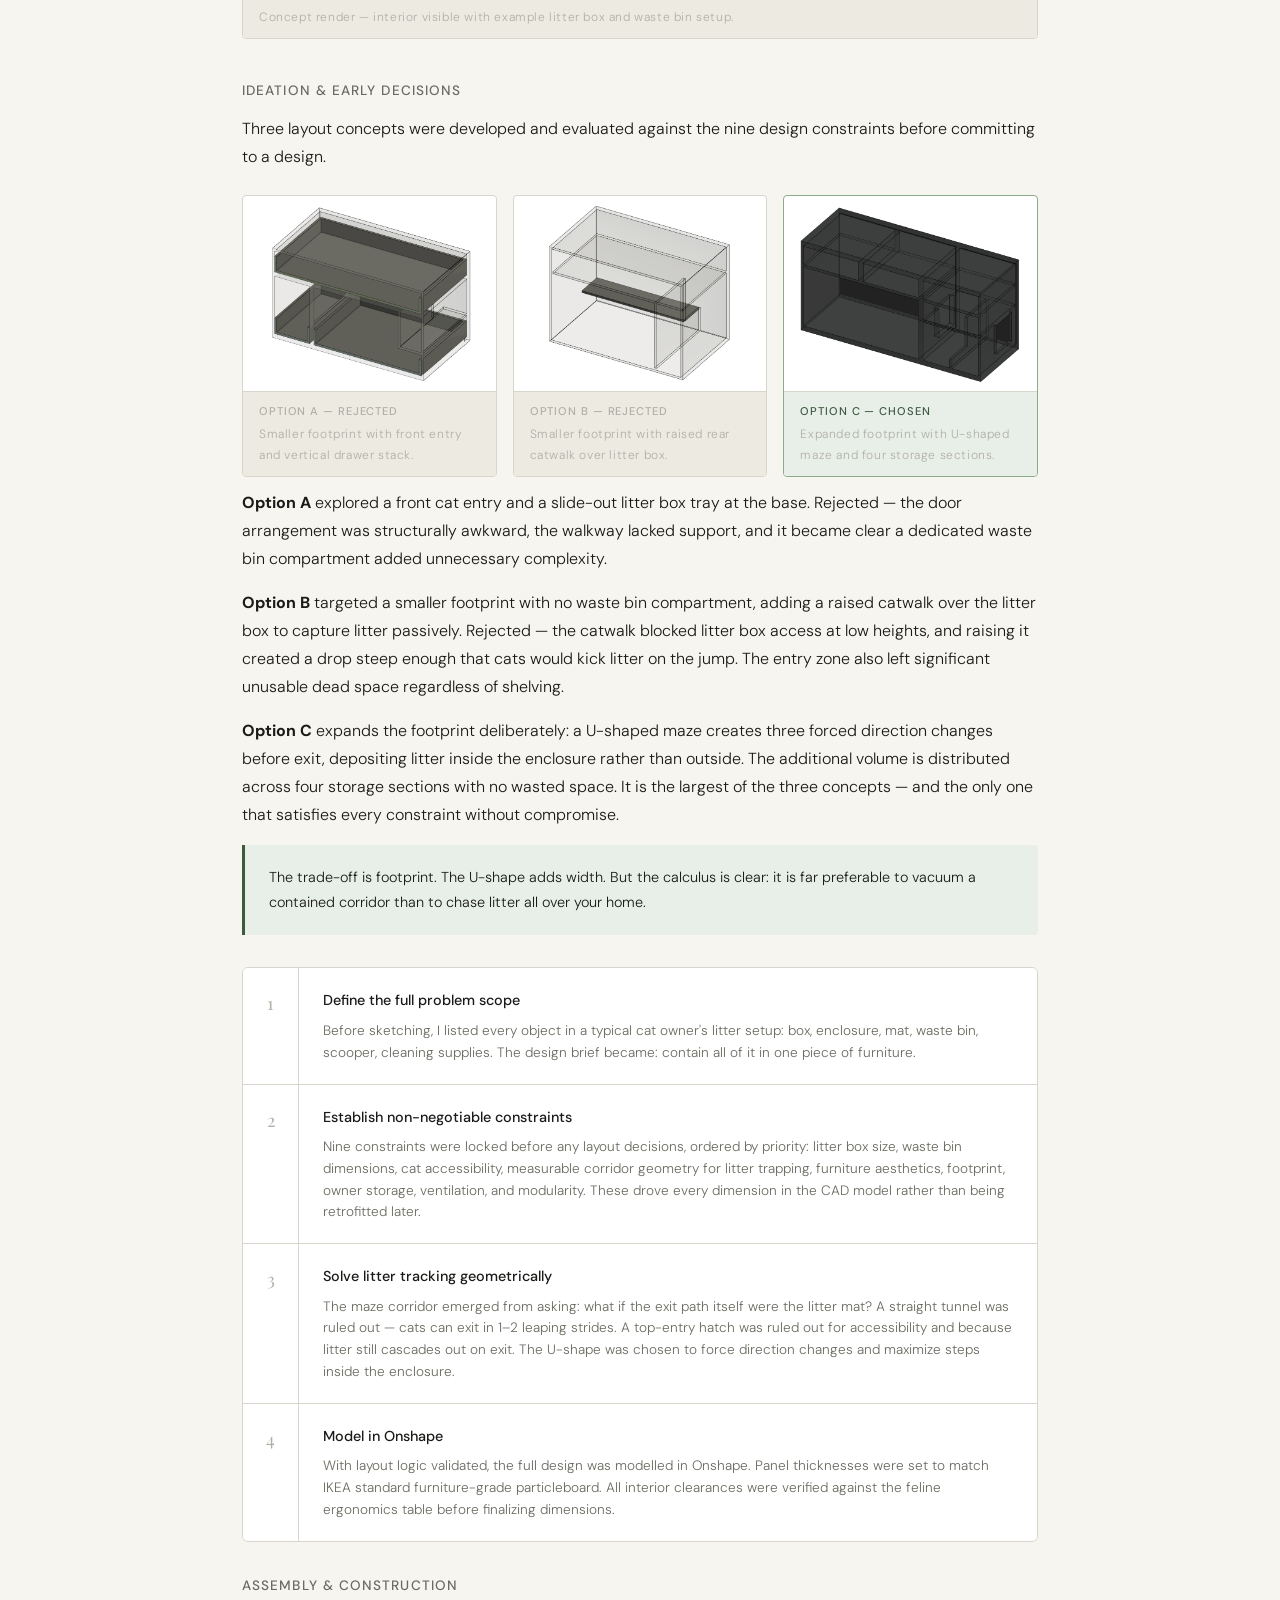
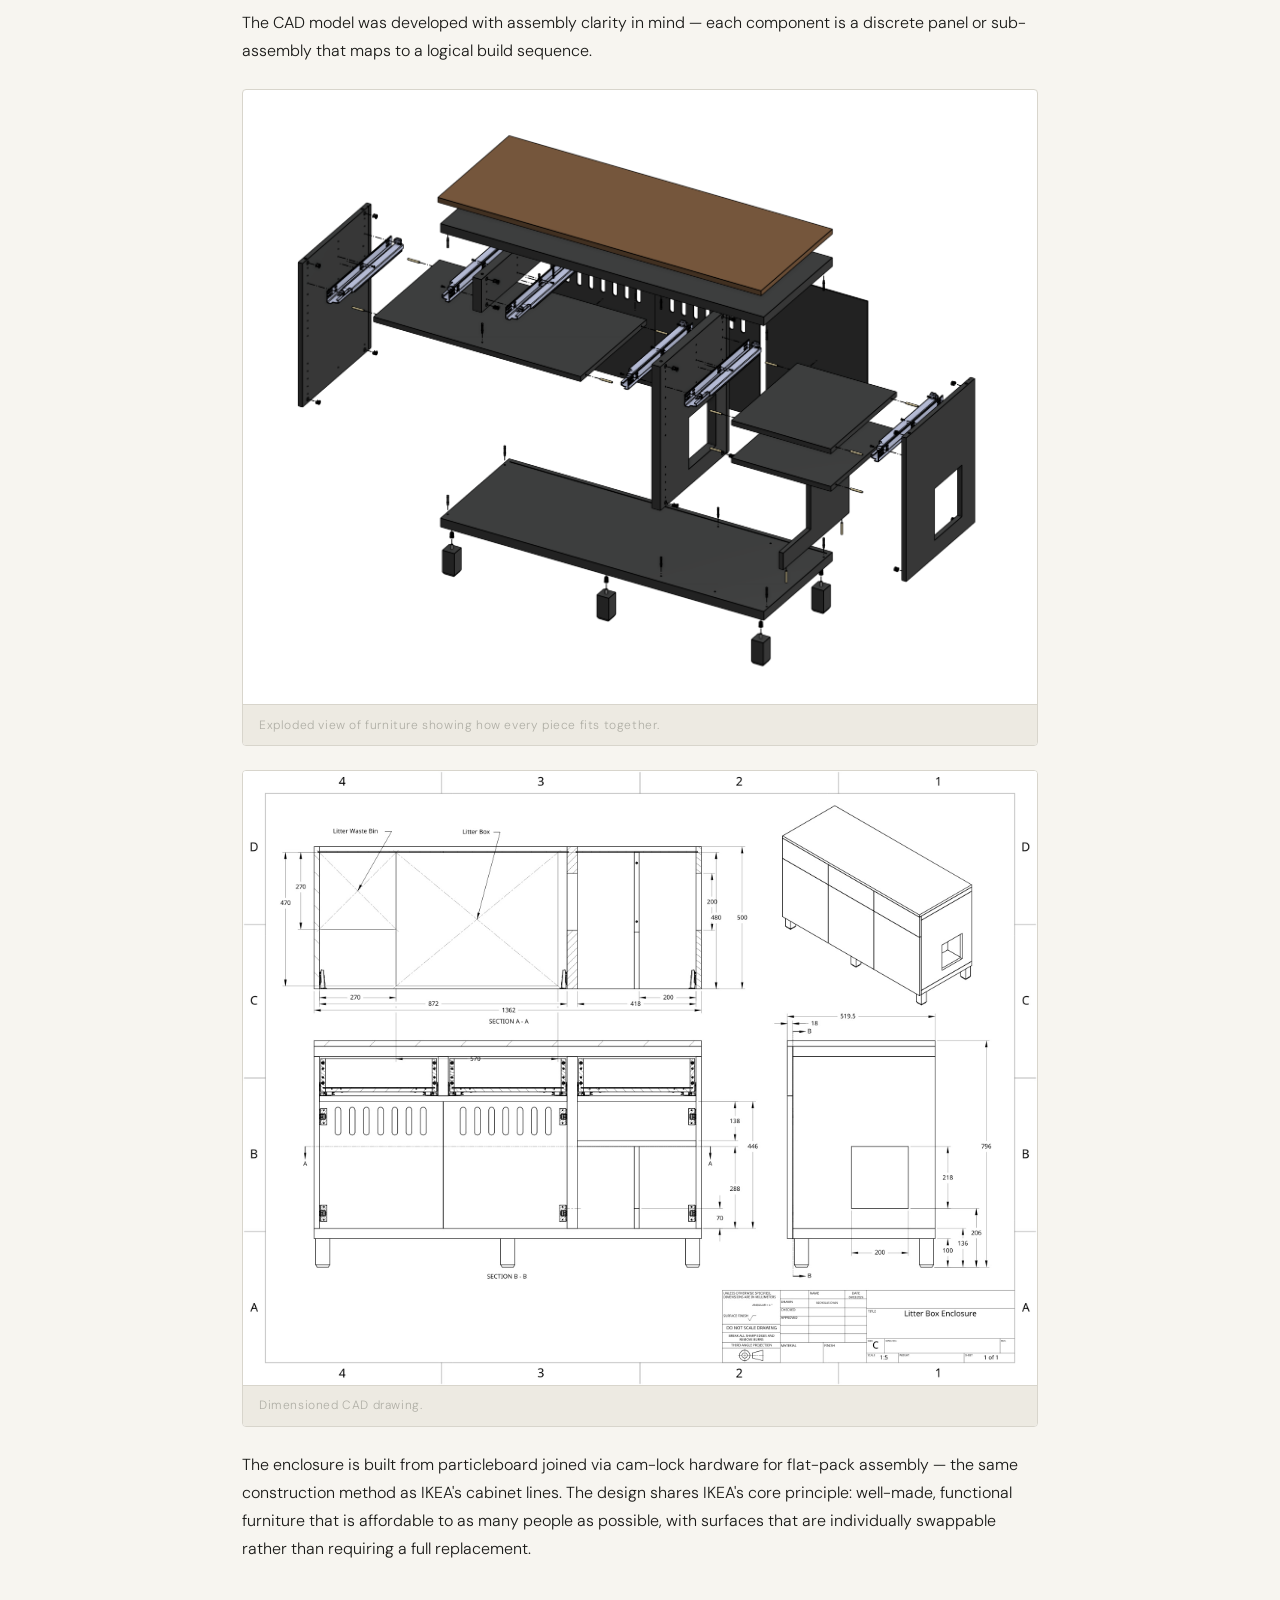
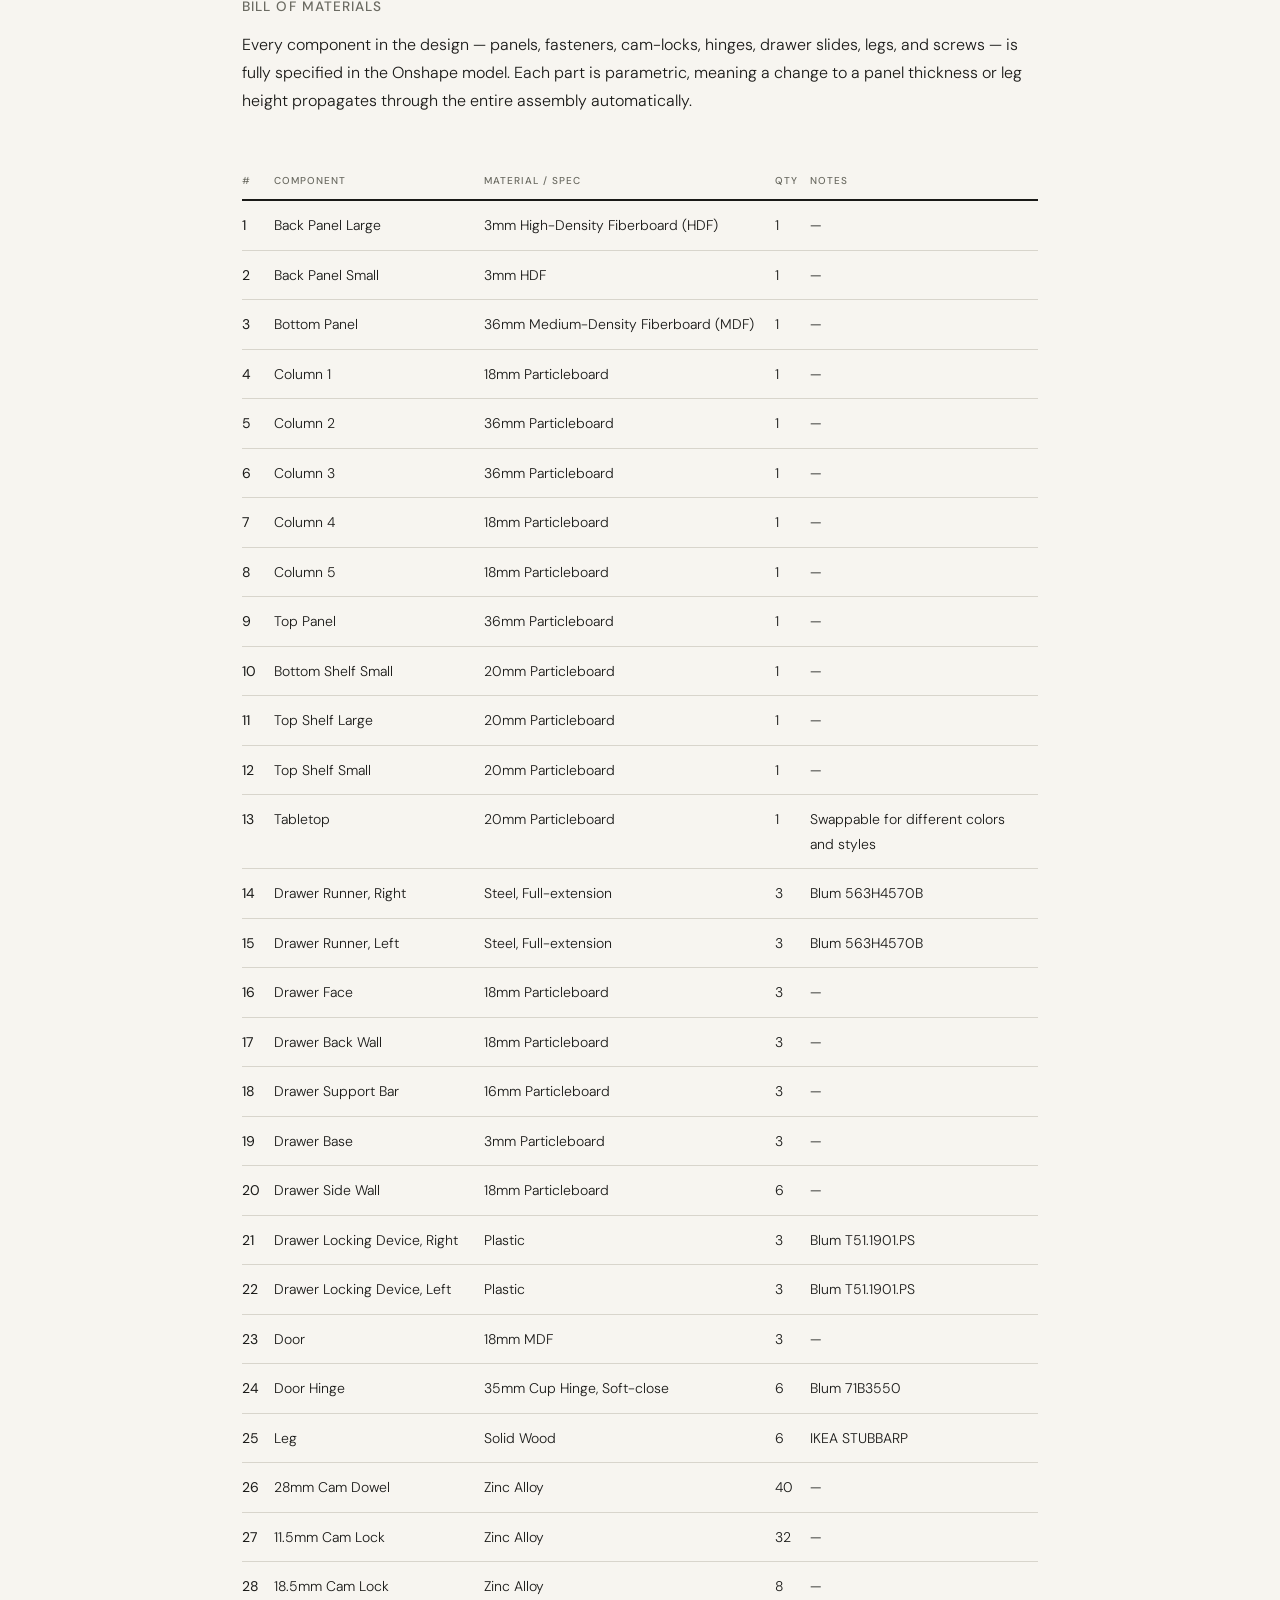
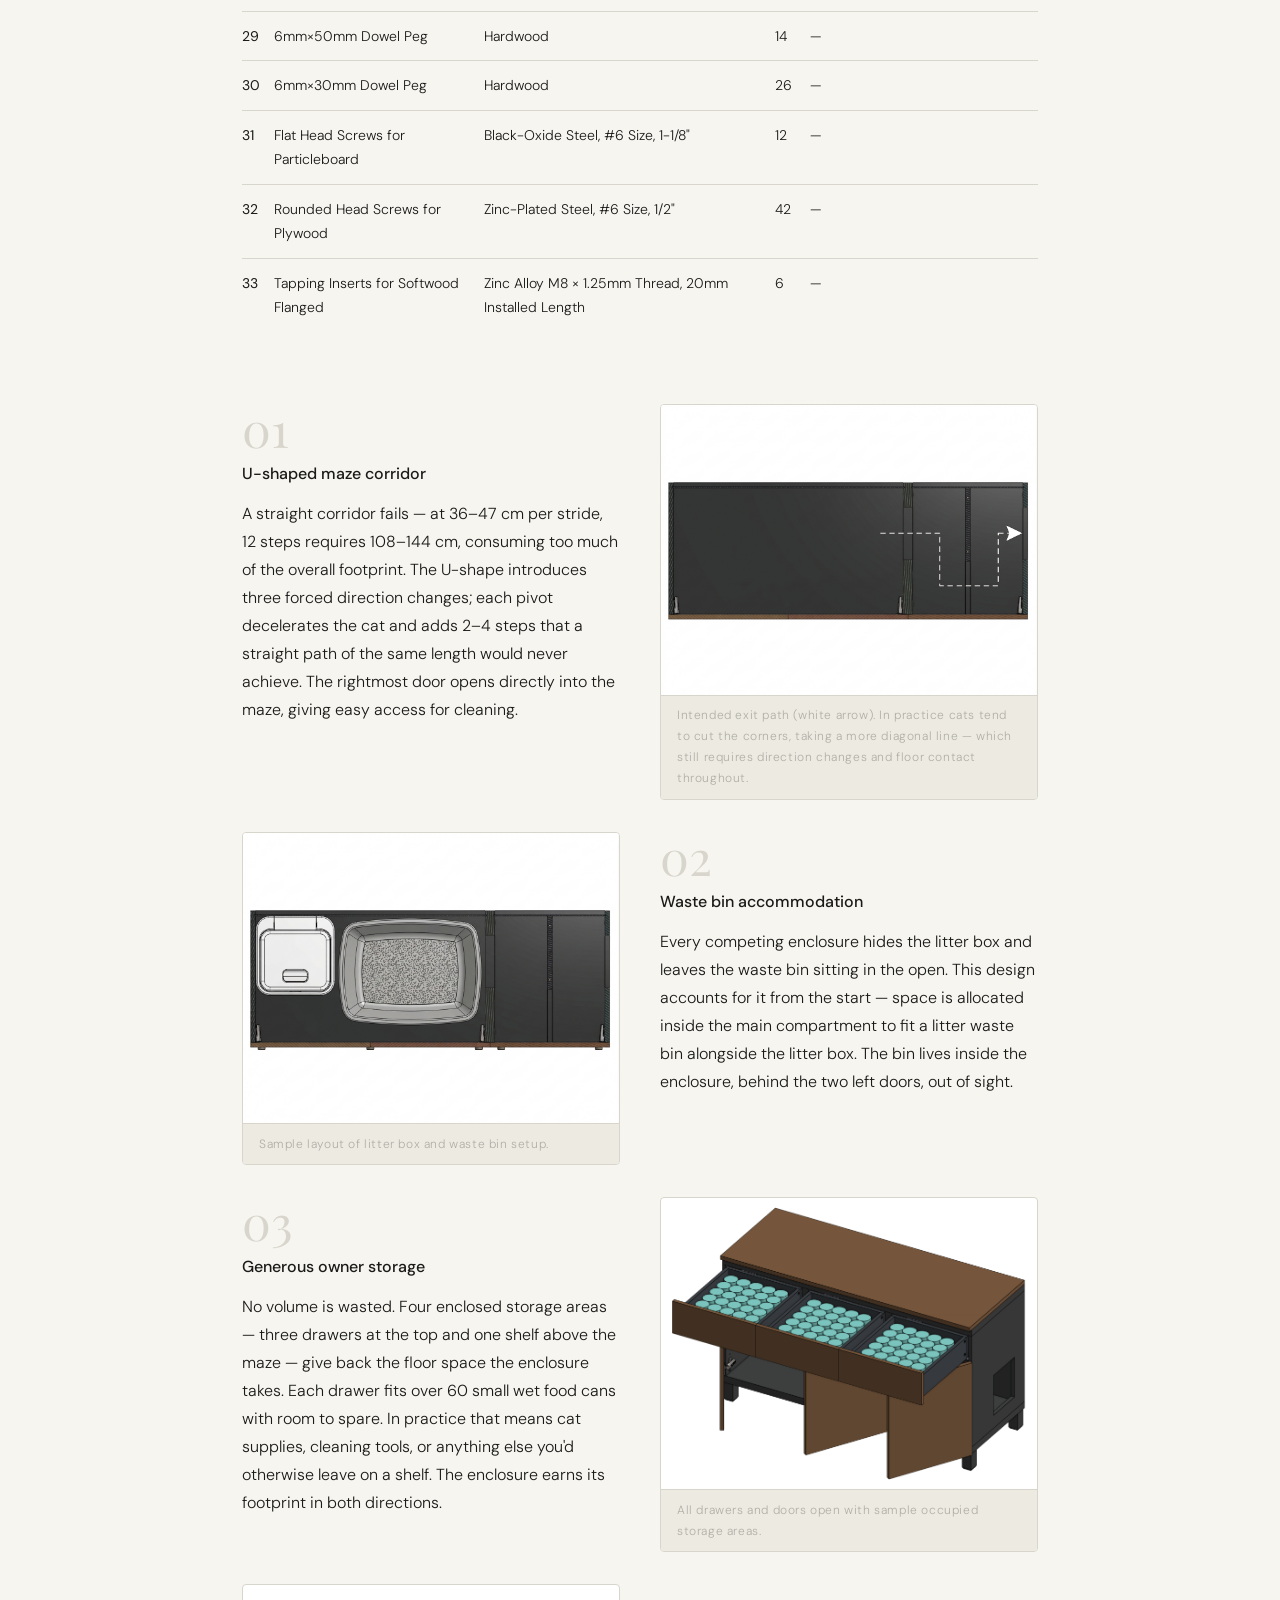
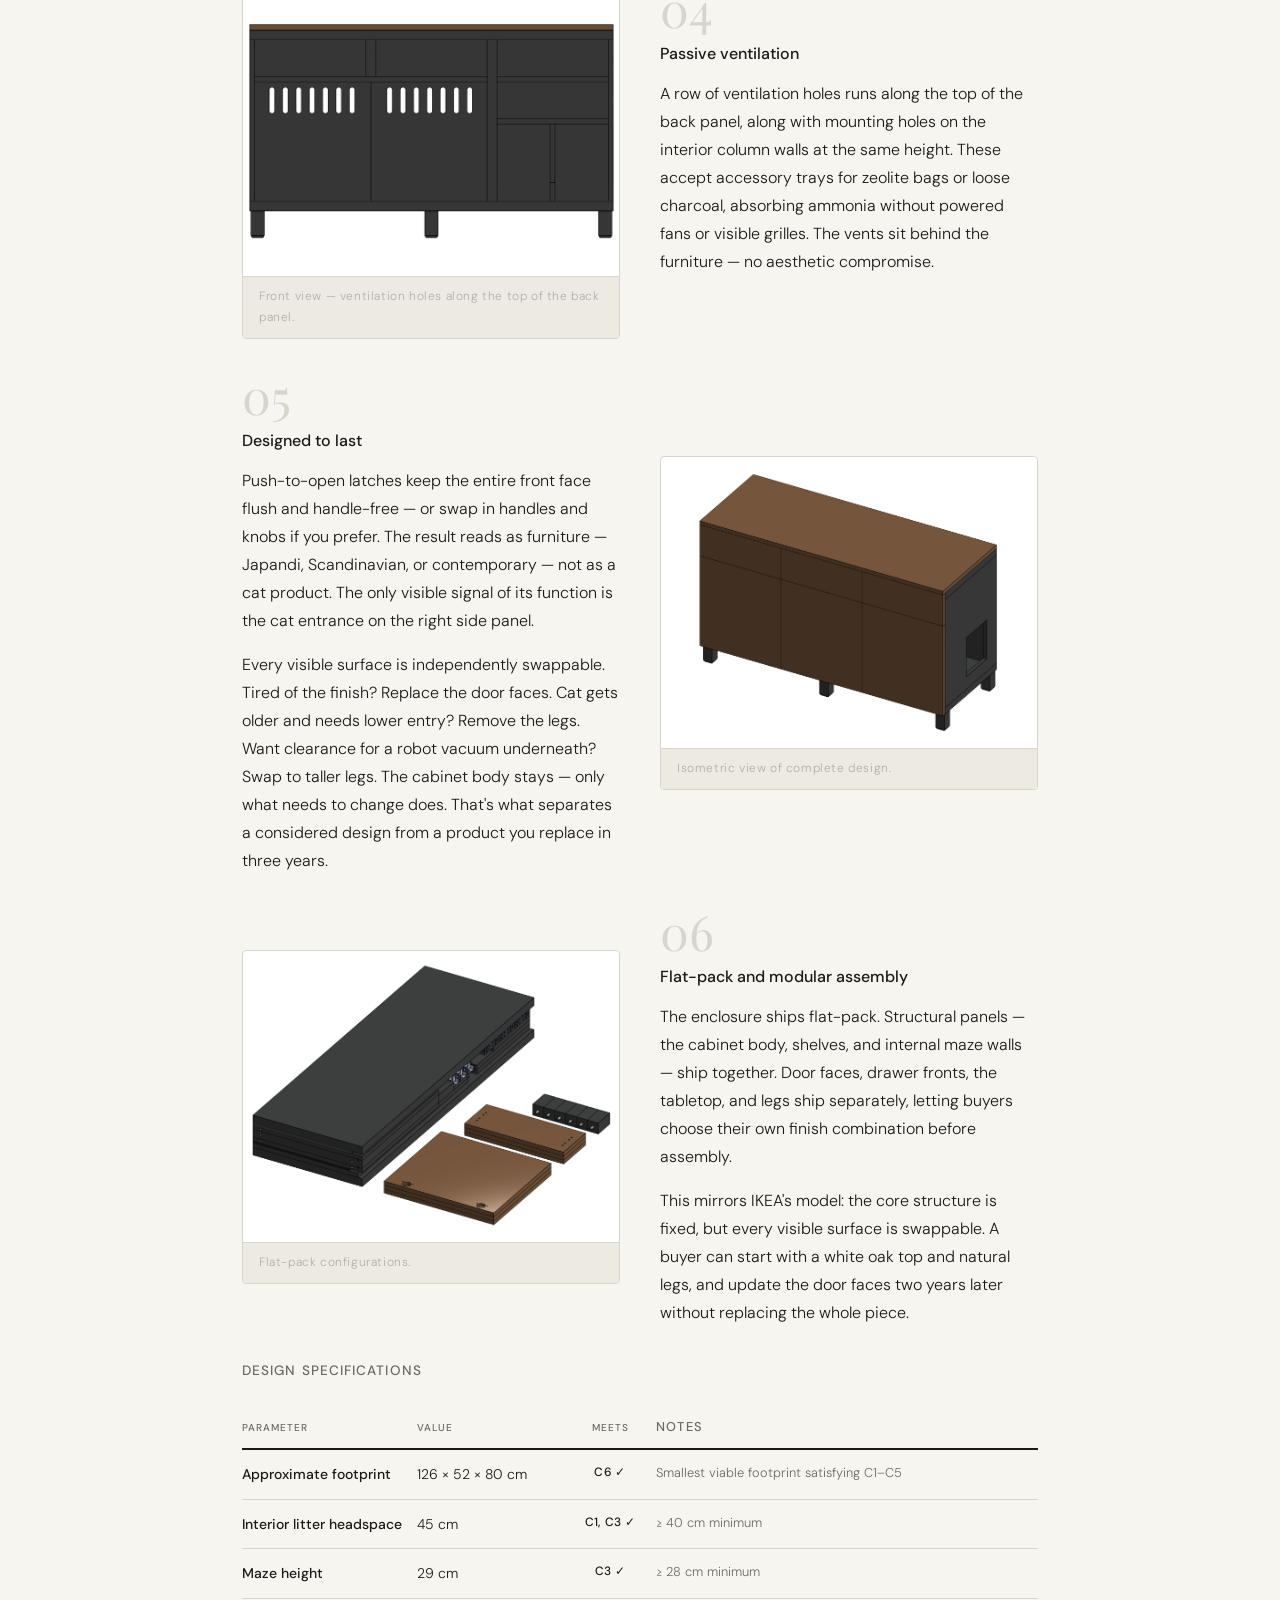
==== commit d4969ad4: "Overview polishes" ====
--- a/index.html
+++ b/index.html
@@ -59,10 +59,10 @@
         <p>
           Cat owners go through the same journey. The litter box starts in the
           bathroom — out of sight, but litter ends up everywhere, so you buy a
-          mat that barely helps. The mess and smell becomes unbearable, so
-          you invest in an enclosure. Now it looks cleaner, but the mat is still
-          there, the litter waste bin is still sitting out in the open, and your
-          setup still occupies a disproportionate footprint in your home.
+          mat that barely helps. The mess becomes unbearable, so you invest in
+          an enclosure. Now it looks cleaner, but the mat is still there, the
+          litter waste bin is still sitting out in the open, and your setup
+          still occupies a disproportionate footprint in your home.
         </p>
         <p>
           Every enclosure on the market solves only one thing: hiding the litter
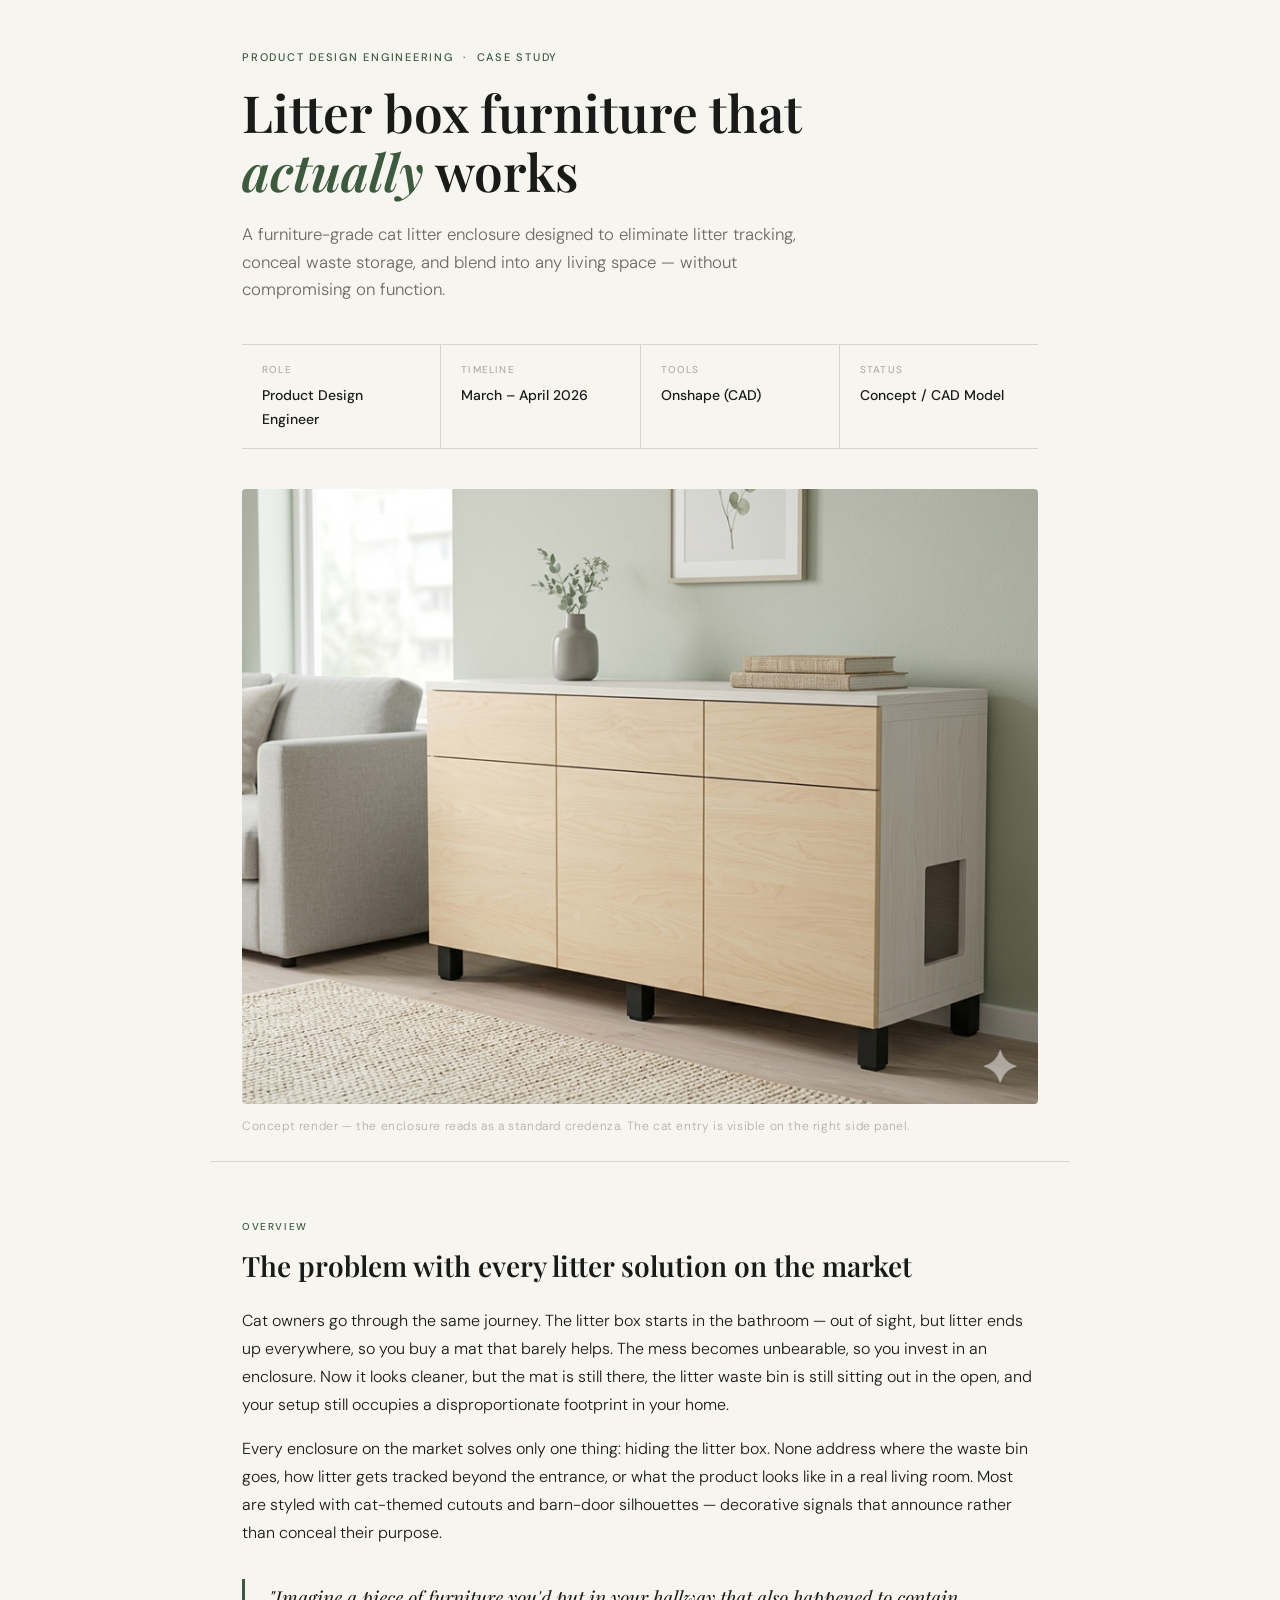
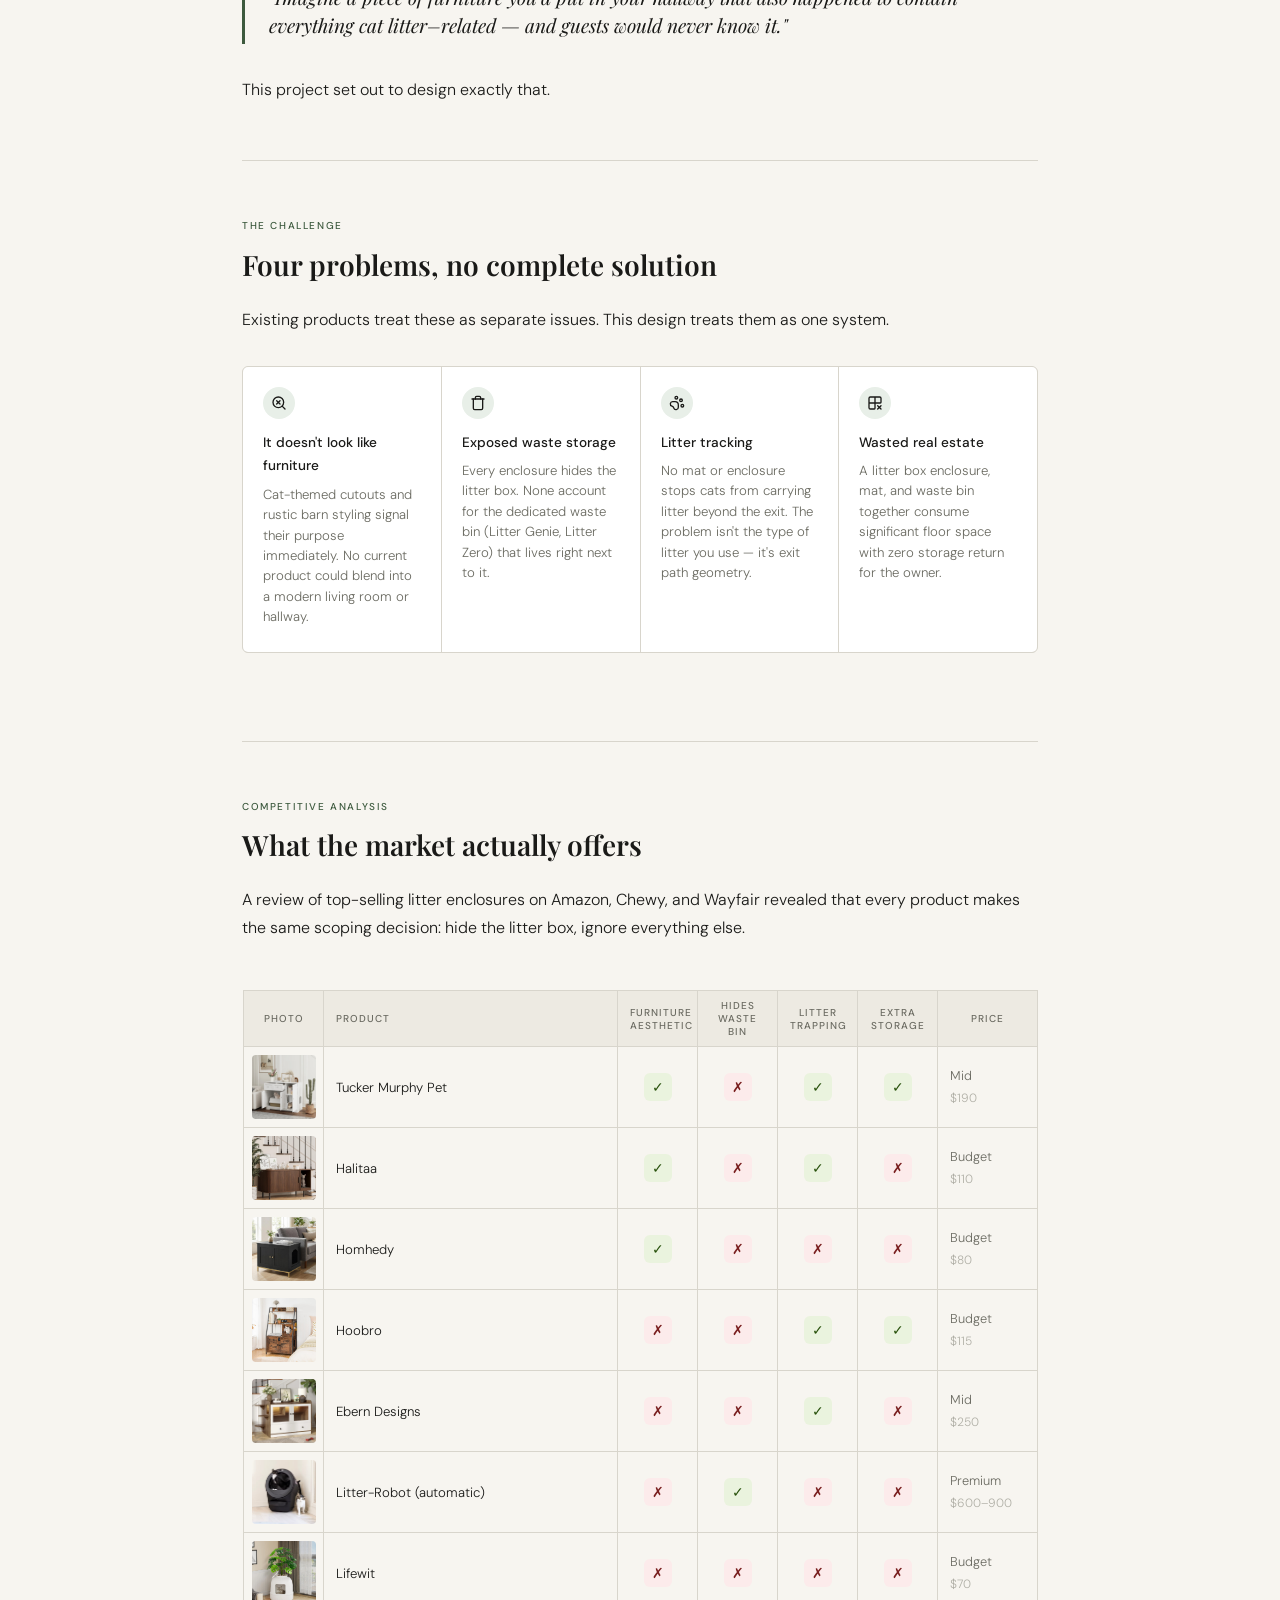
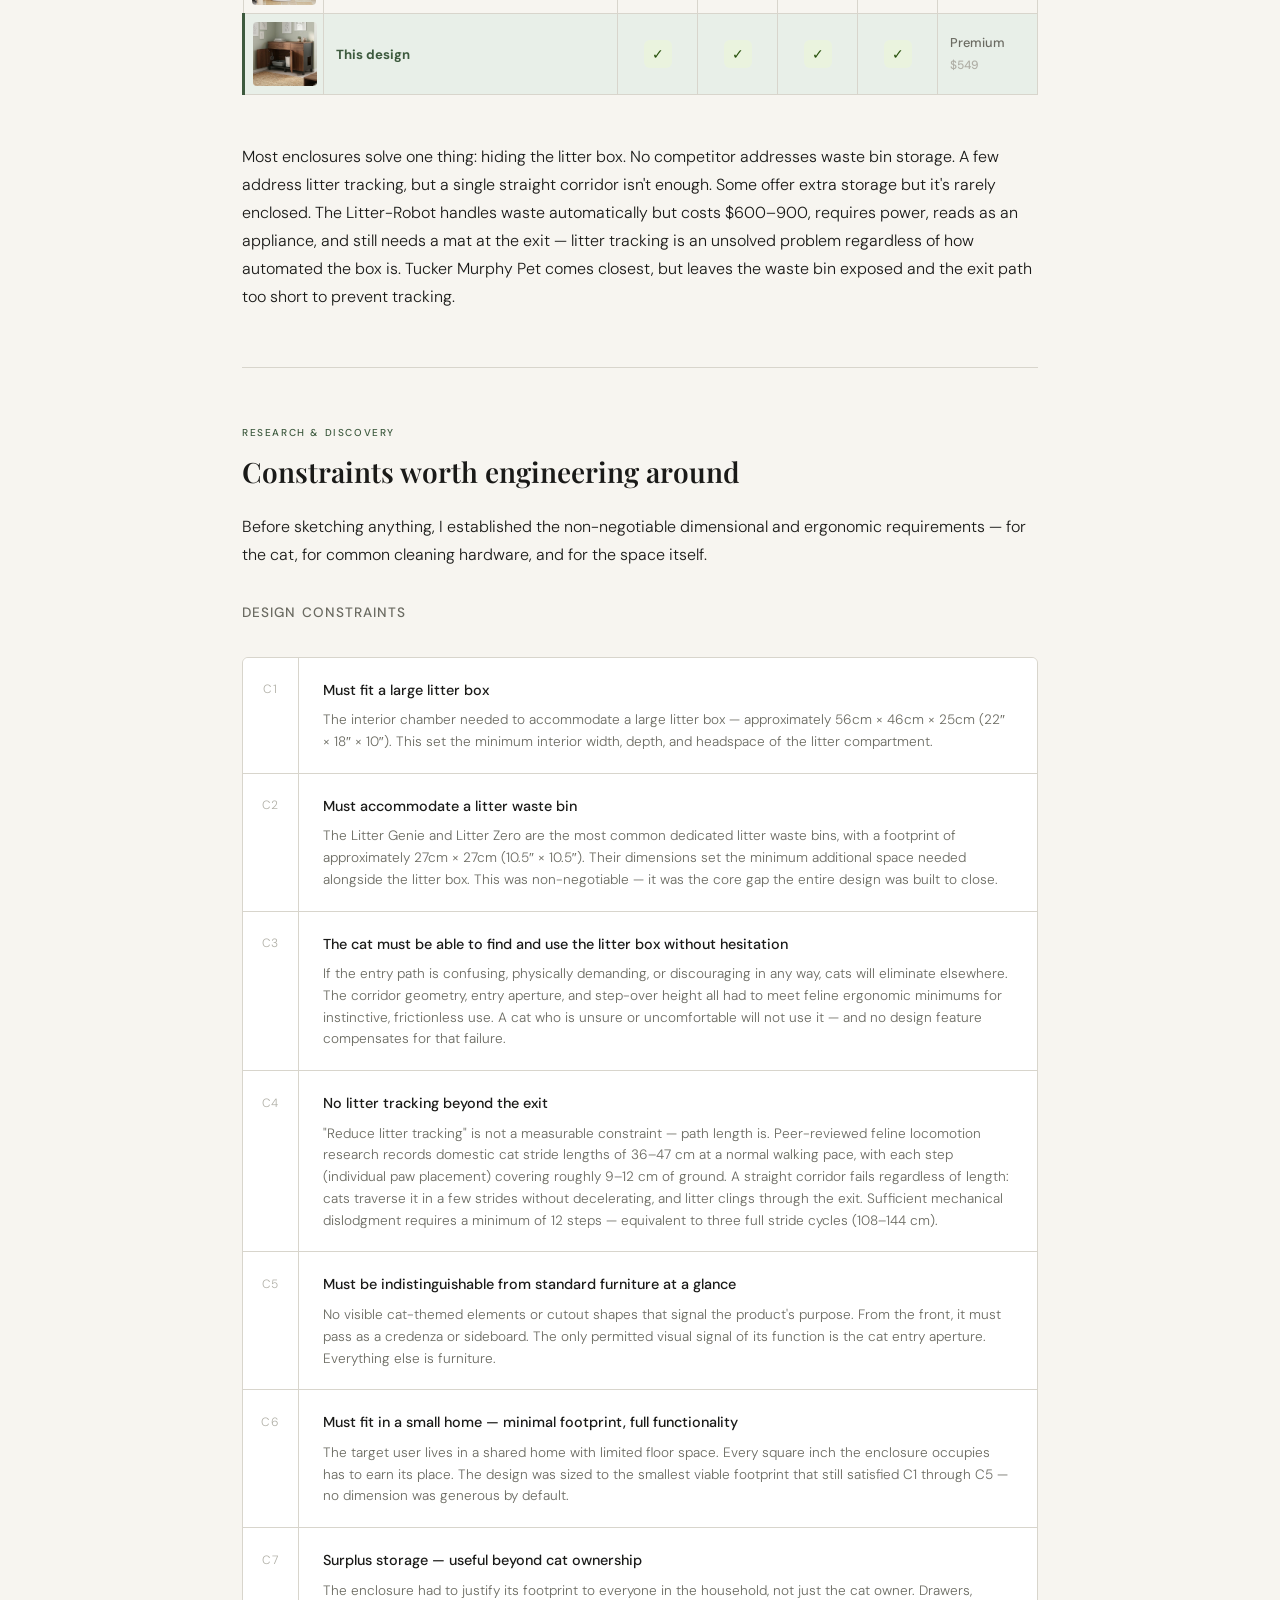
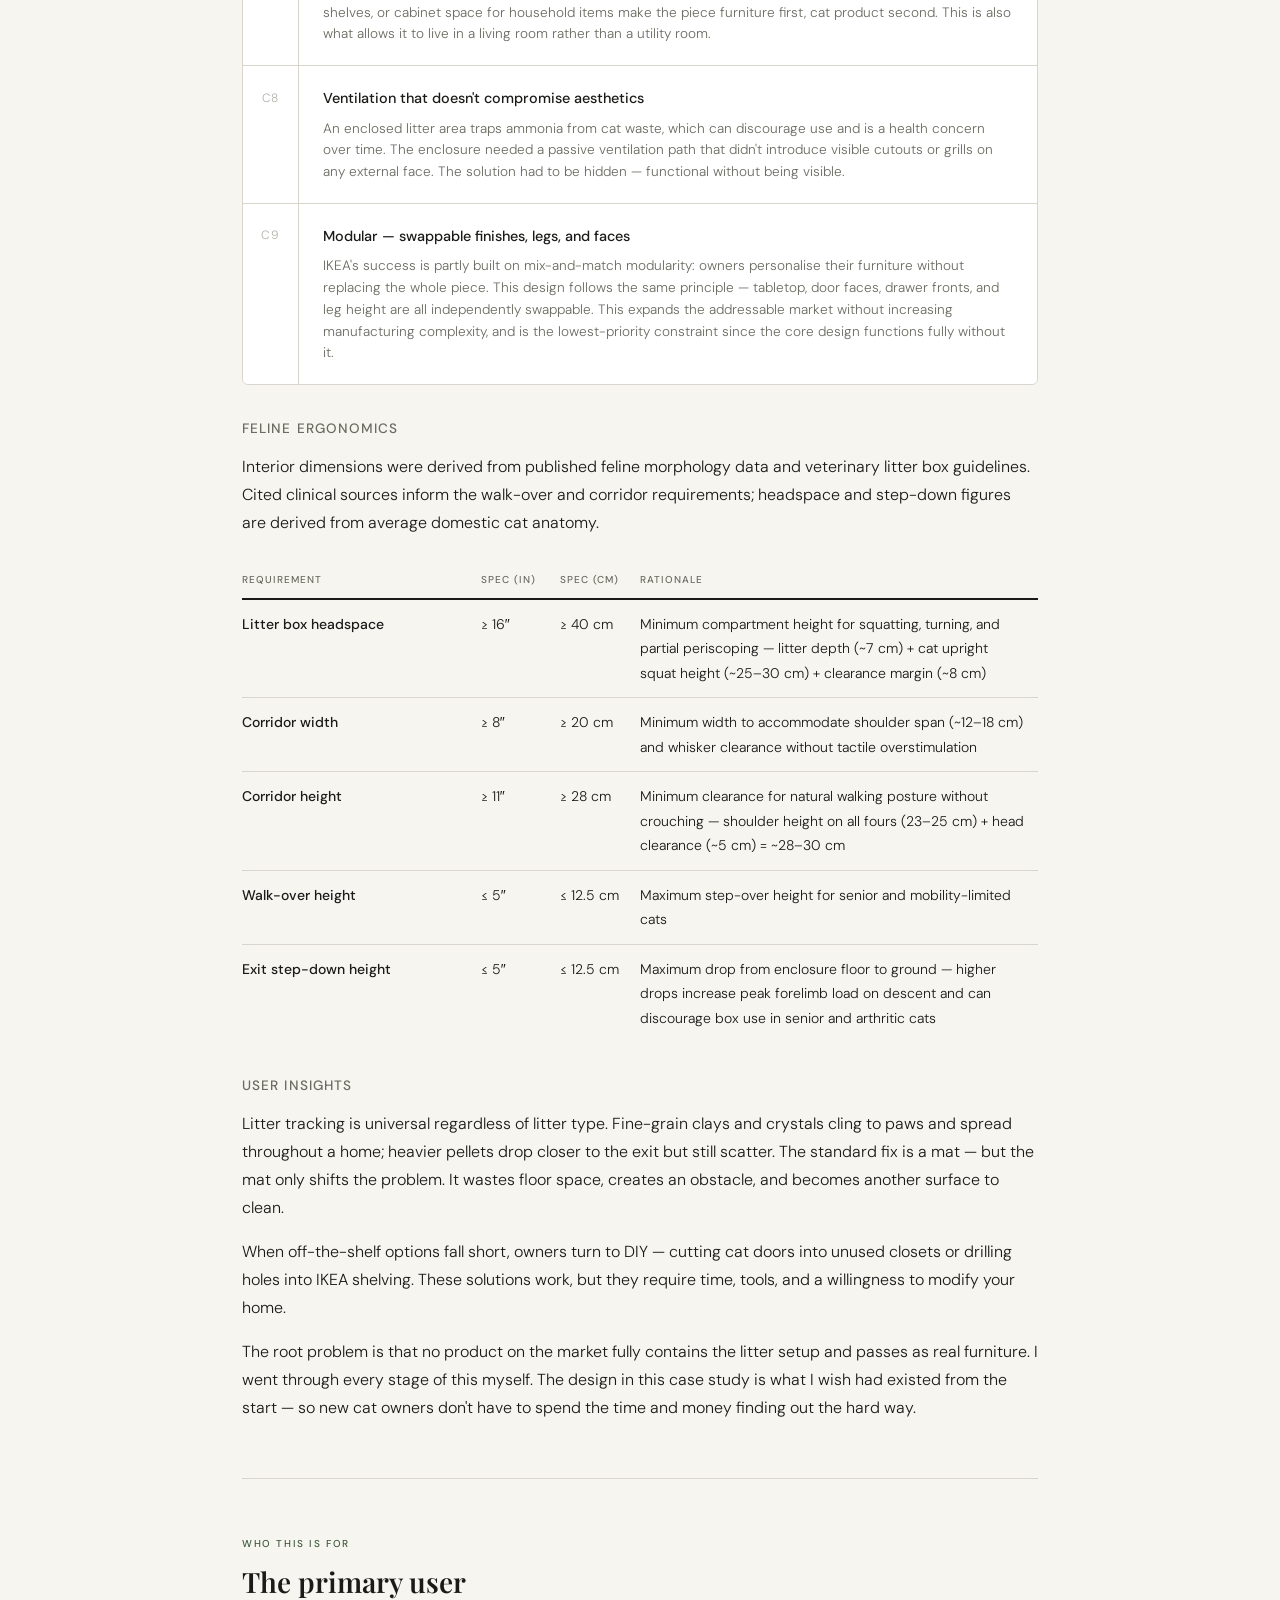
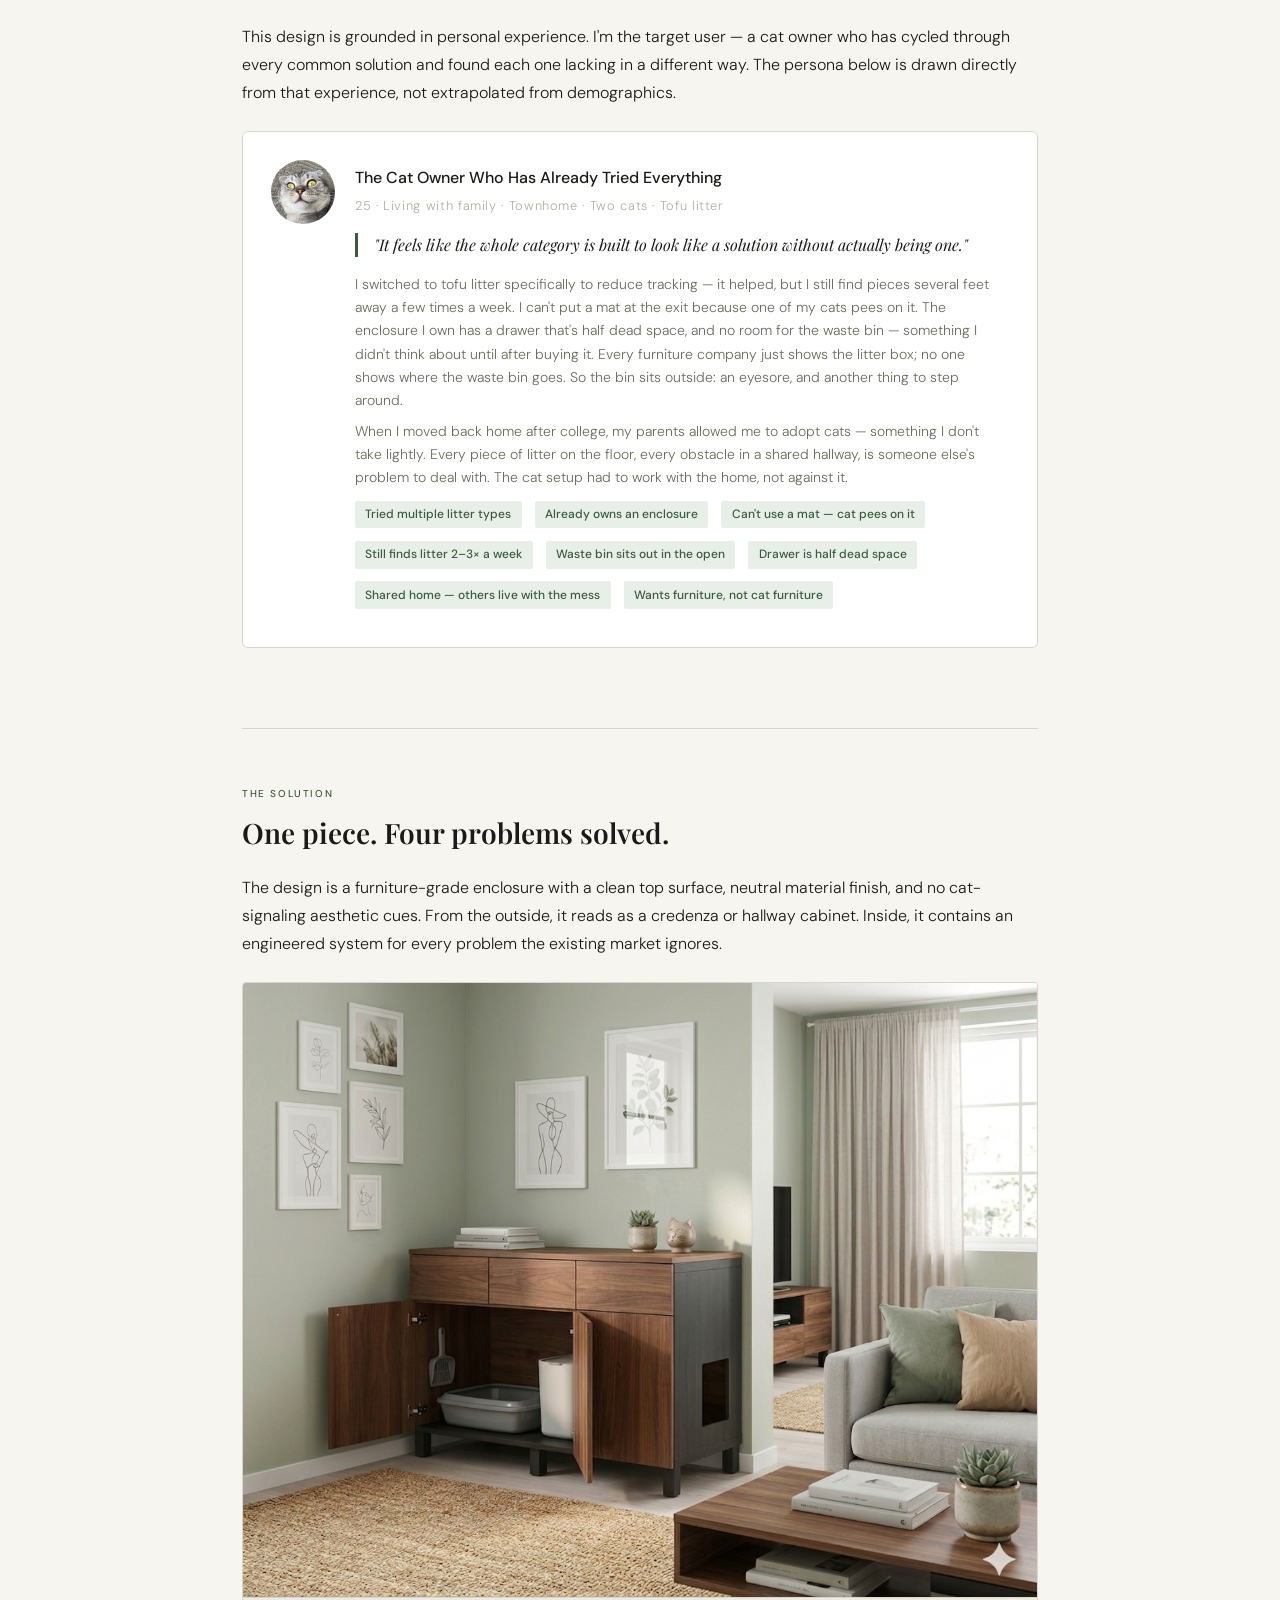
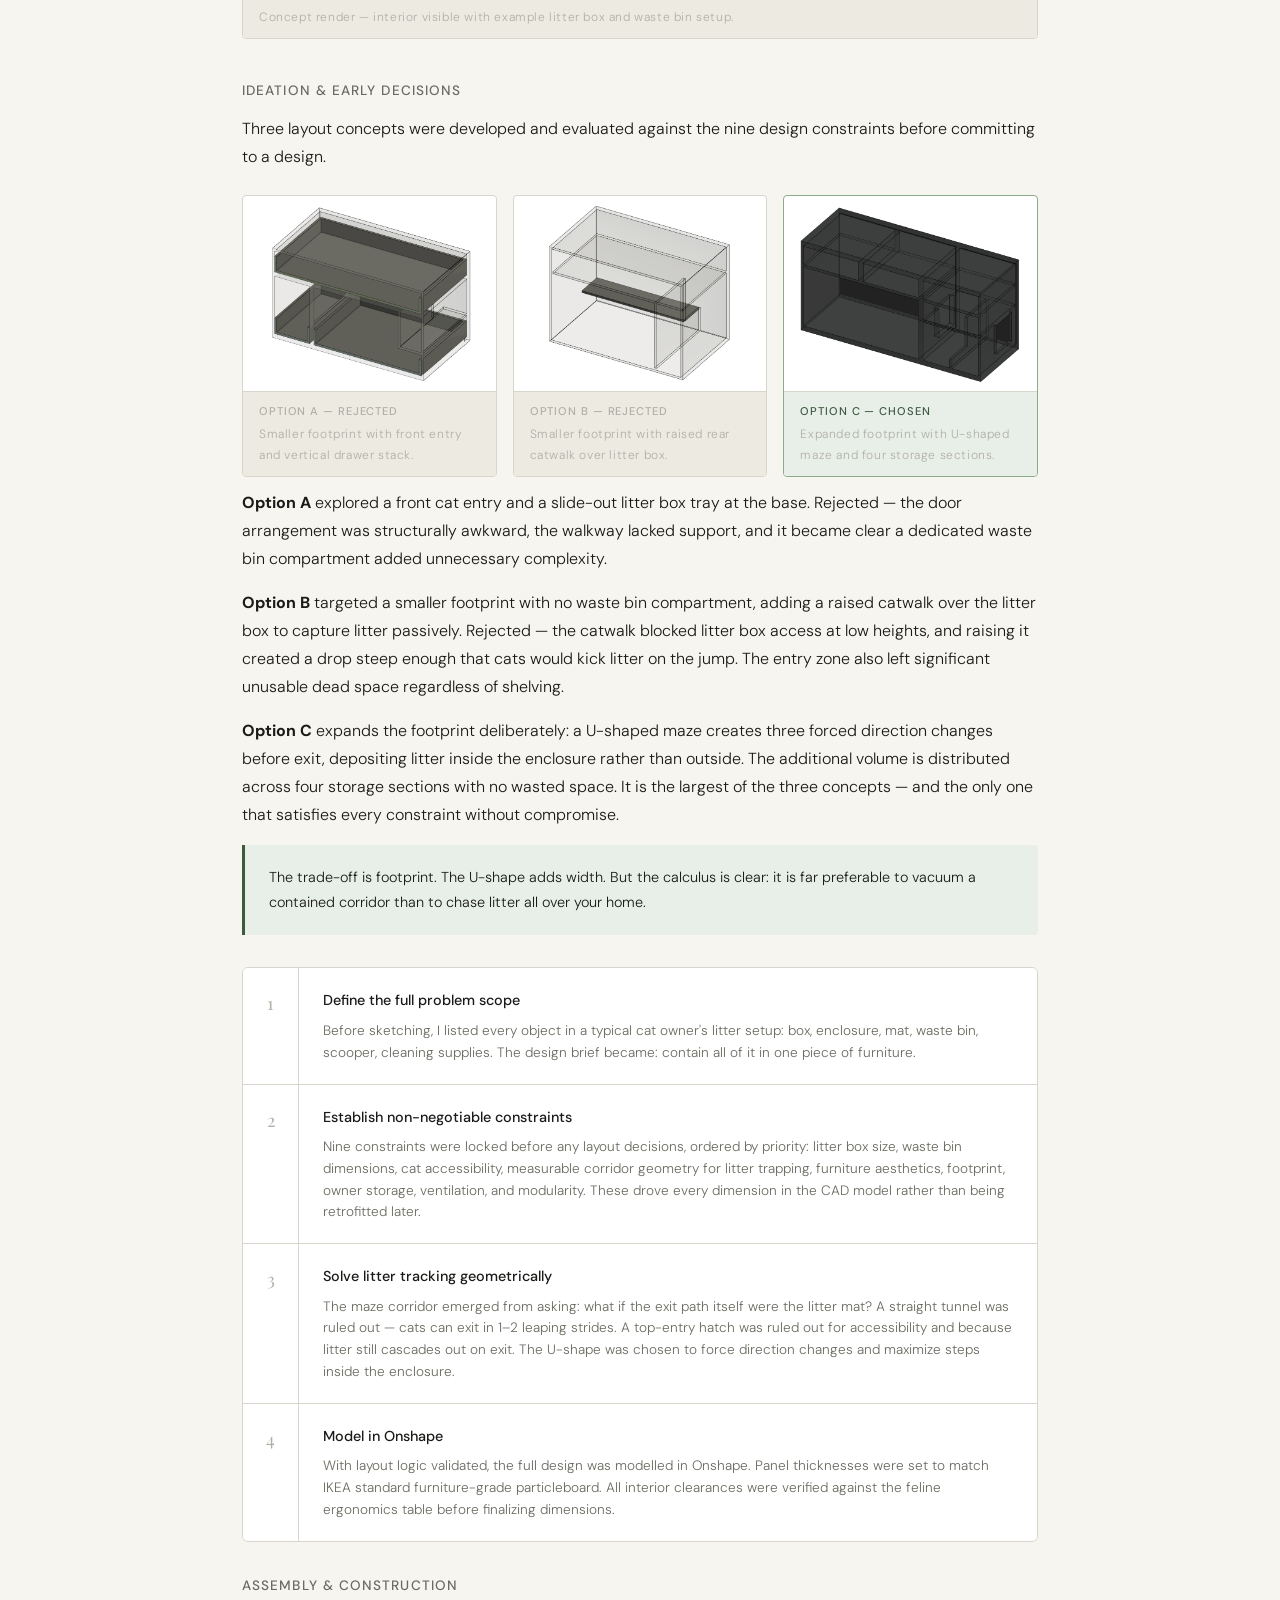
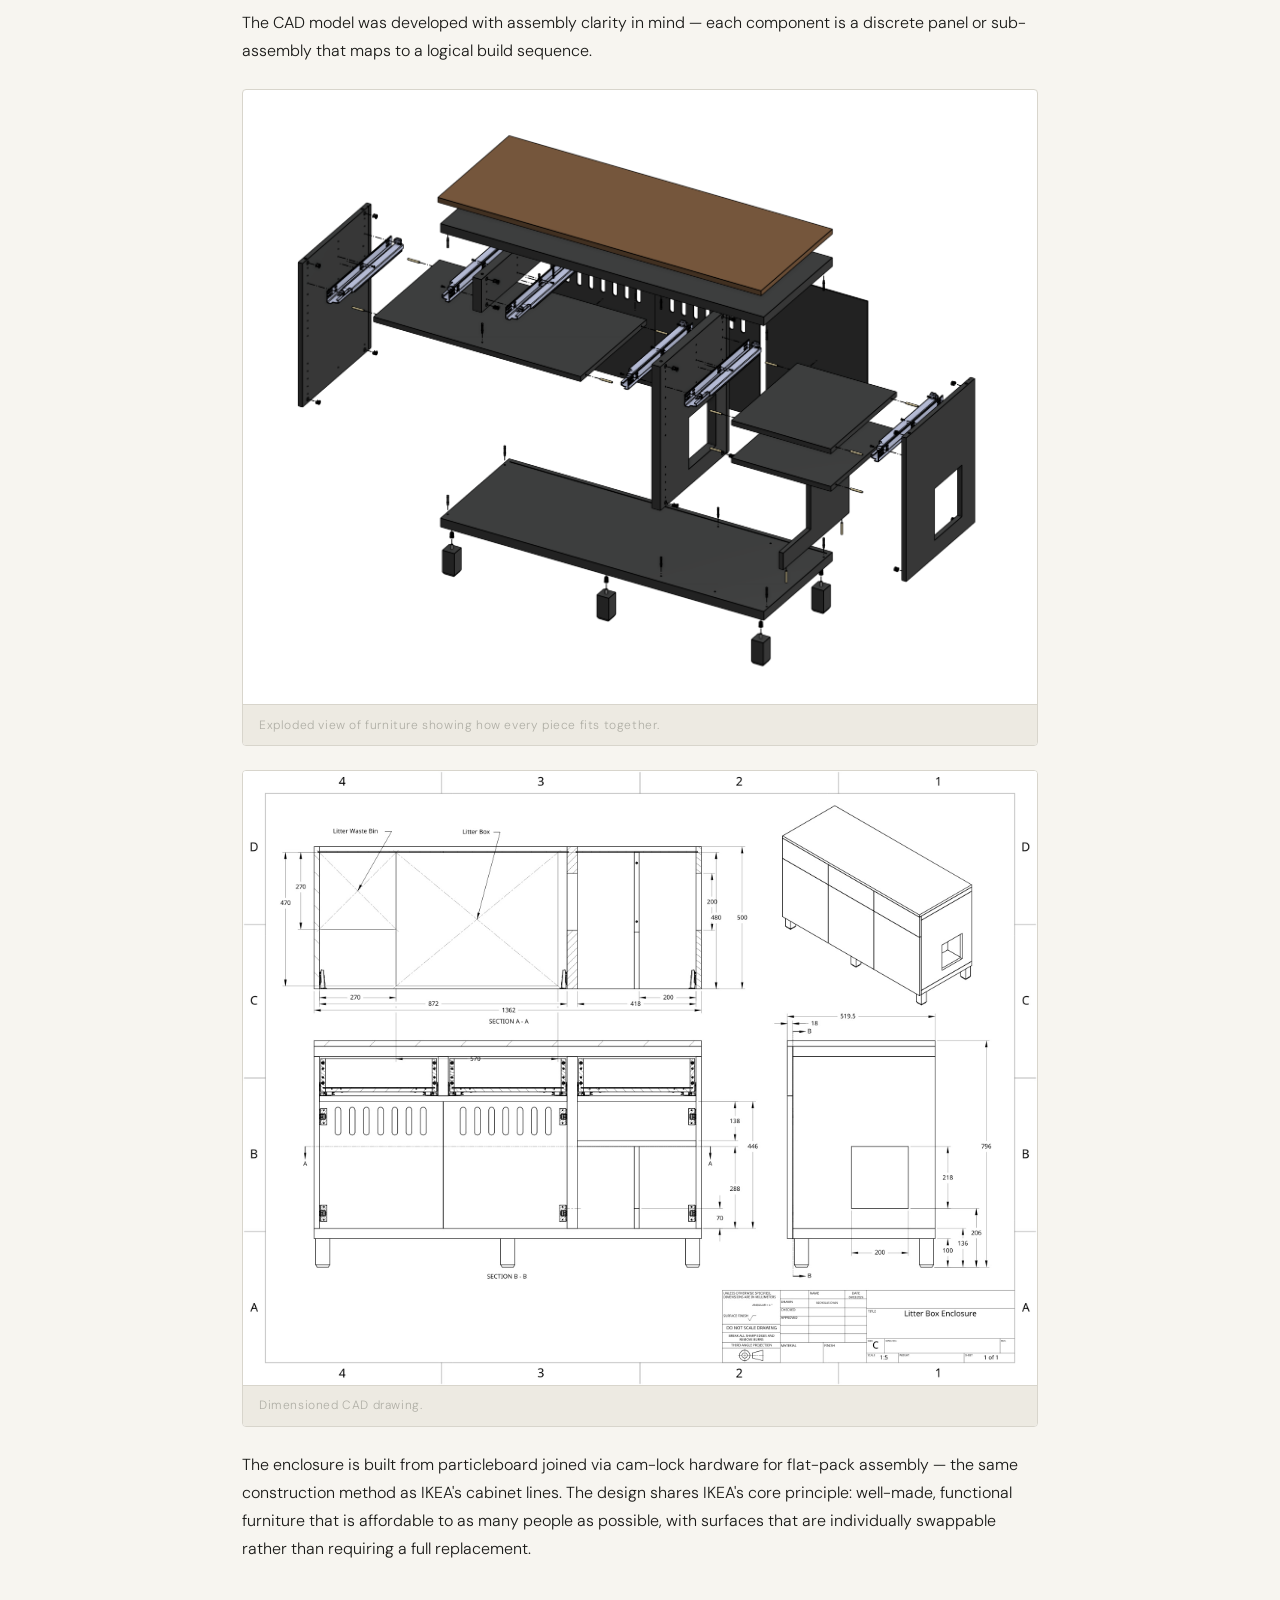
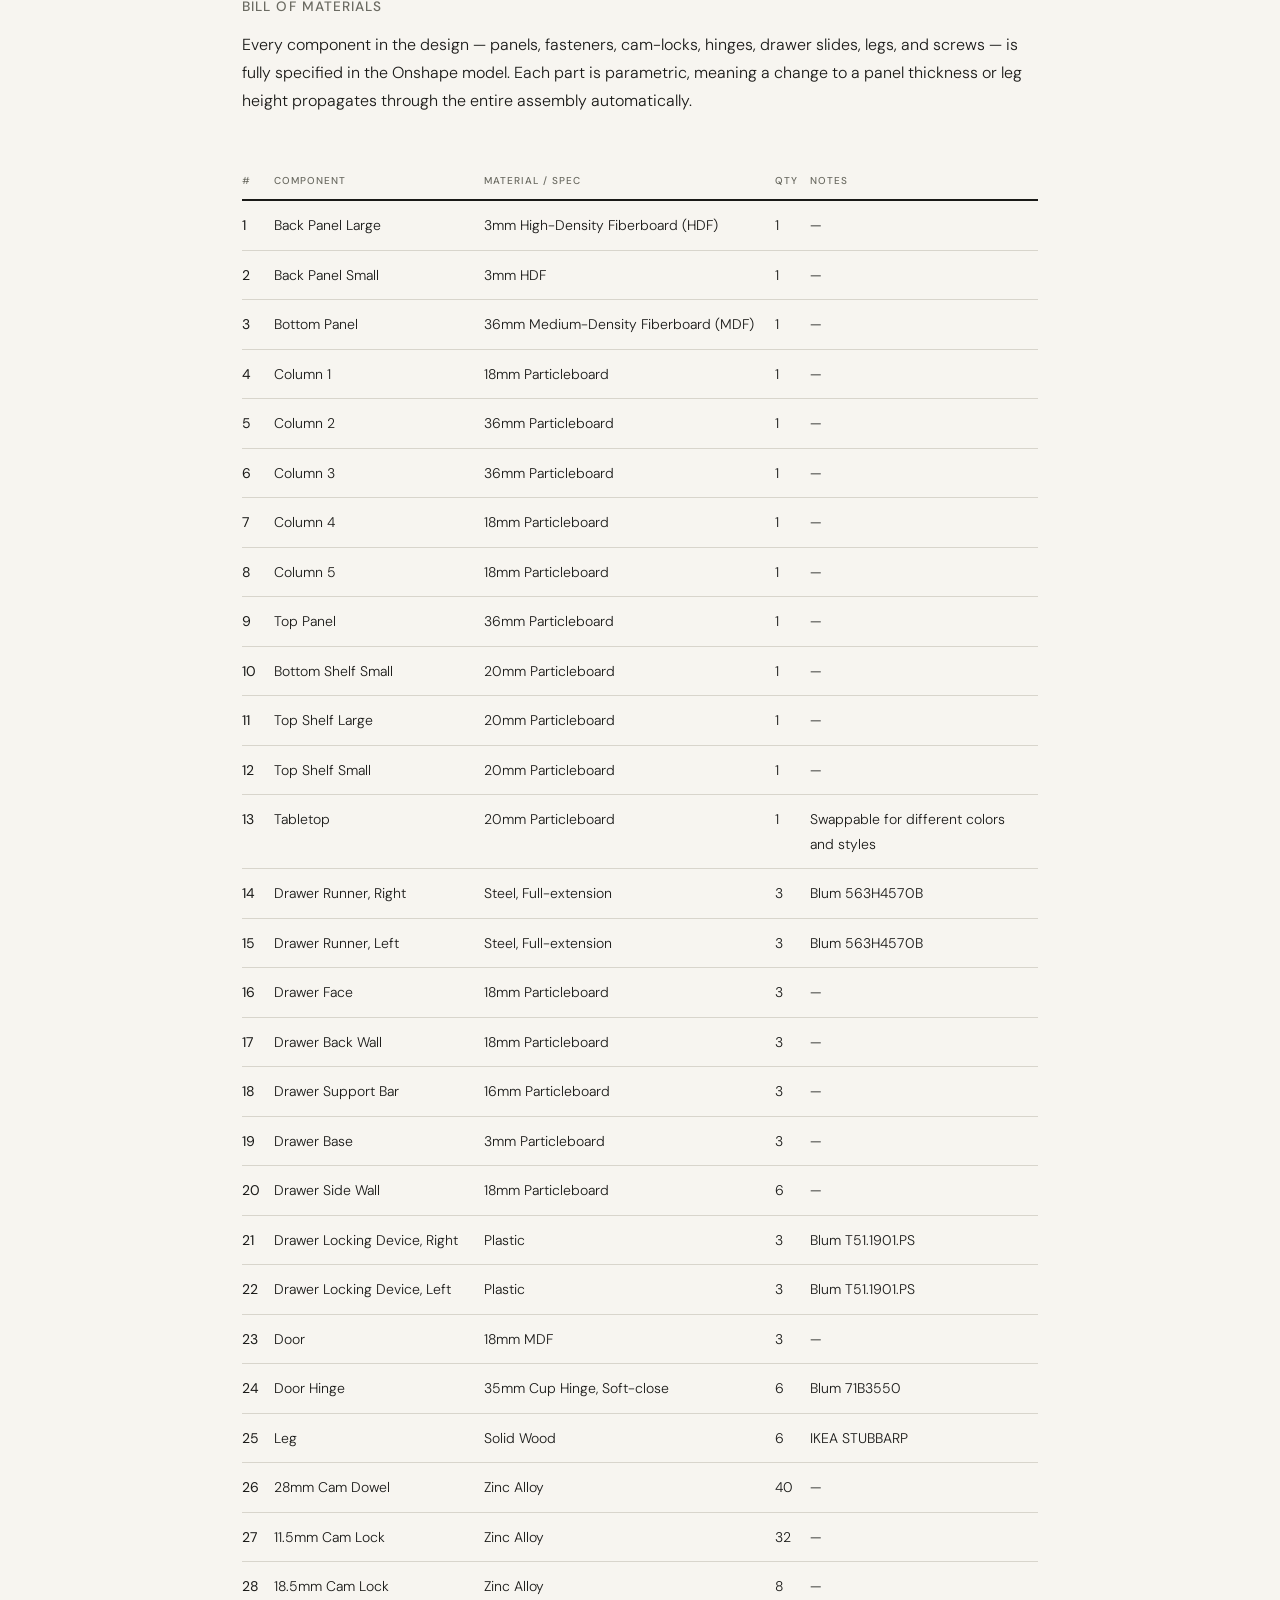
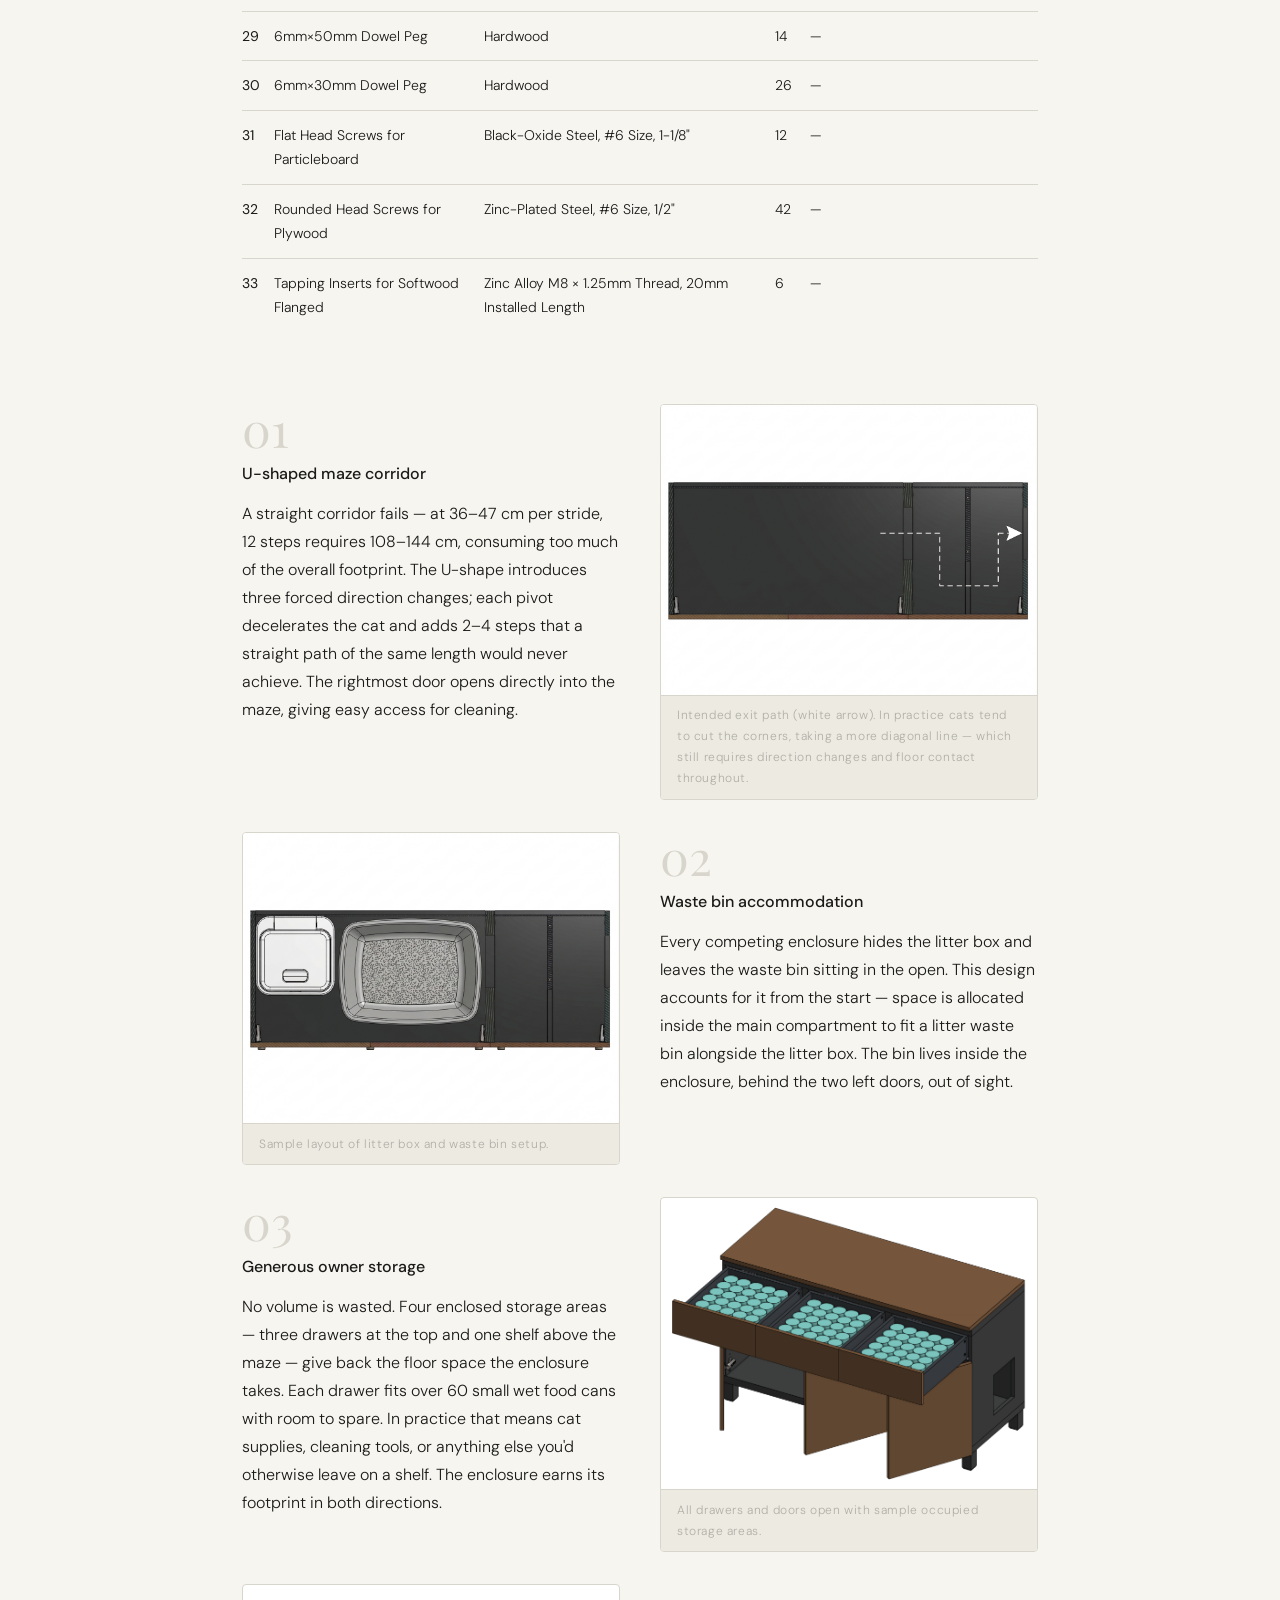
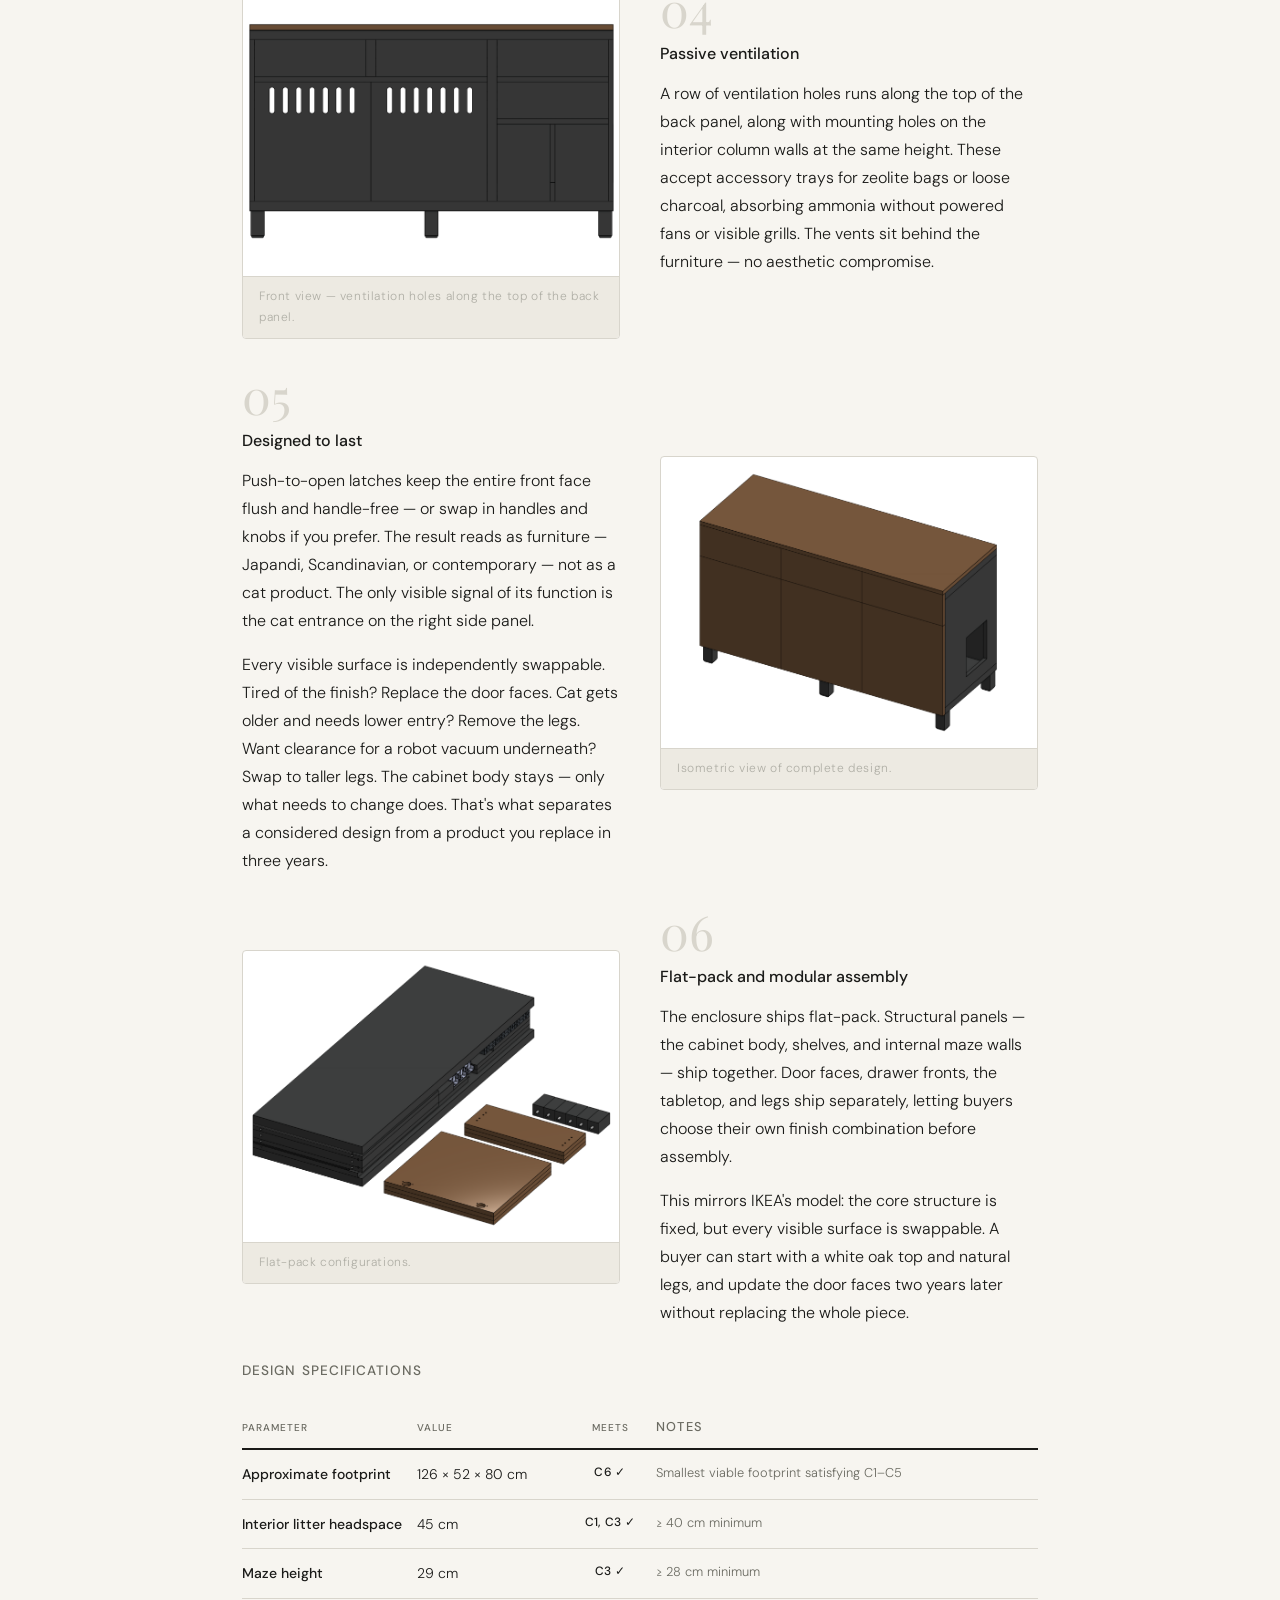
==== commit adfac31f: "Typos" ====
--- a/index.html
+++ b/index.html
@@ -740,12 +740,12 @@
               C8
             </div>
             <div class="process-step-body">
-              <h4>Ventilation without visible grilles</h4>
+              <h4>Ventilation that doesn't compromise aesthetics</h4>
               <p>
                 An enclosed litter area traps ammonia from cat waste, which can
                 discourage use and is a health concern over time. The enclosure
                 needed a passive ventilation path that didn't introduce visible
-                cutouts or grilles on any external face. The solution had to be
+                cutouts or grills on any external face. The solution had to be
                 hidden — functional without being visible.
               </p>
             </div>
@@ -1519,7 +1519,7 @@
                 along with mounting holes on the interior column walls at the
                 same height. These accept accessory trays for zeolite bags or
                 loose charcoal, absorbing ammonia without powered fans or
-                visible grilles. The vents sit behind the furniture — no
+                visible grills. The vents sit behind the furniture — no
                 aesthetic compromise.
               </p>
             </div>
@@ -1804,16 +1804,17 @@
           <p>
             The right price comparison isn't other litter enclosures — it's
             furniture. A buyer isn't choosing between a $190 and a $549 litter
-            cabinet. They're choosing between a $695 BESTÅ sideboard that does
-            nothing for their cat, and a $549 piece that replaces the sideboard
+            cabinet. They're choosing between a $695 IKEA BESTÅ sideboard that
+            does nothing for their cat, and a $549 piece that replaces the
+            sideboard
             <em>and</em> solves every part of the litter problem.
           </p>
         </div>
         <p>
-          As a construction reference: stripping a comparable IKEA BESTÅ
-          combination ($695) of components that don't apply — glass doors and
-          shelves — and adjusting for this design's footprint puts an equivalent
-          IKEA-tier build at roughly $500–550.
+          As a construction reference: stripping a comparable $695 BESTÅ storage
+          combination of components that don't apply — glass doors and shelves —
+          and adjusting for this design's drawers and smaller footprint puts an
+          equivalent IKEA-tier build at roughly $500–550.
         </p>
       </section>
 
